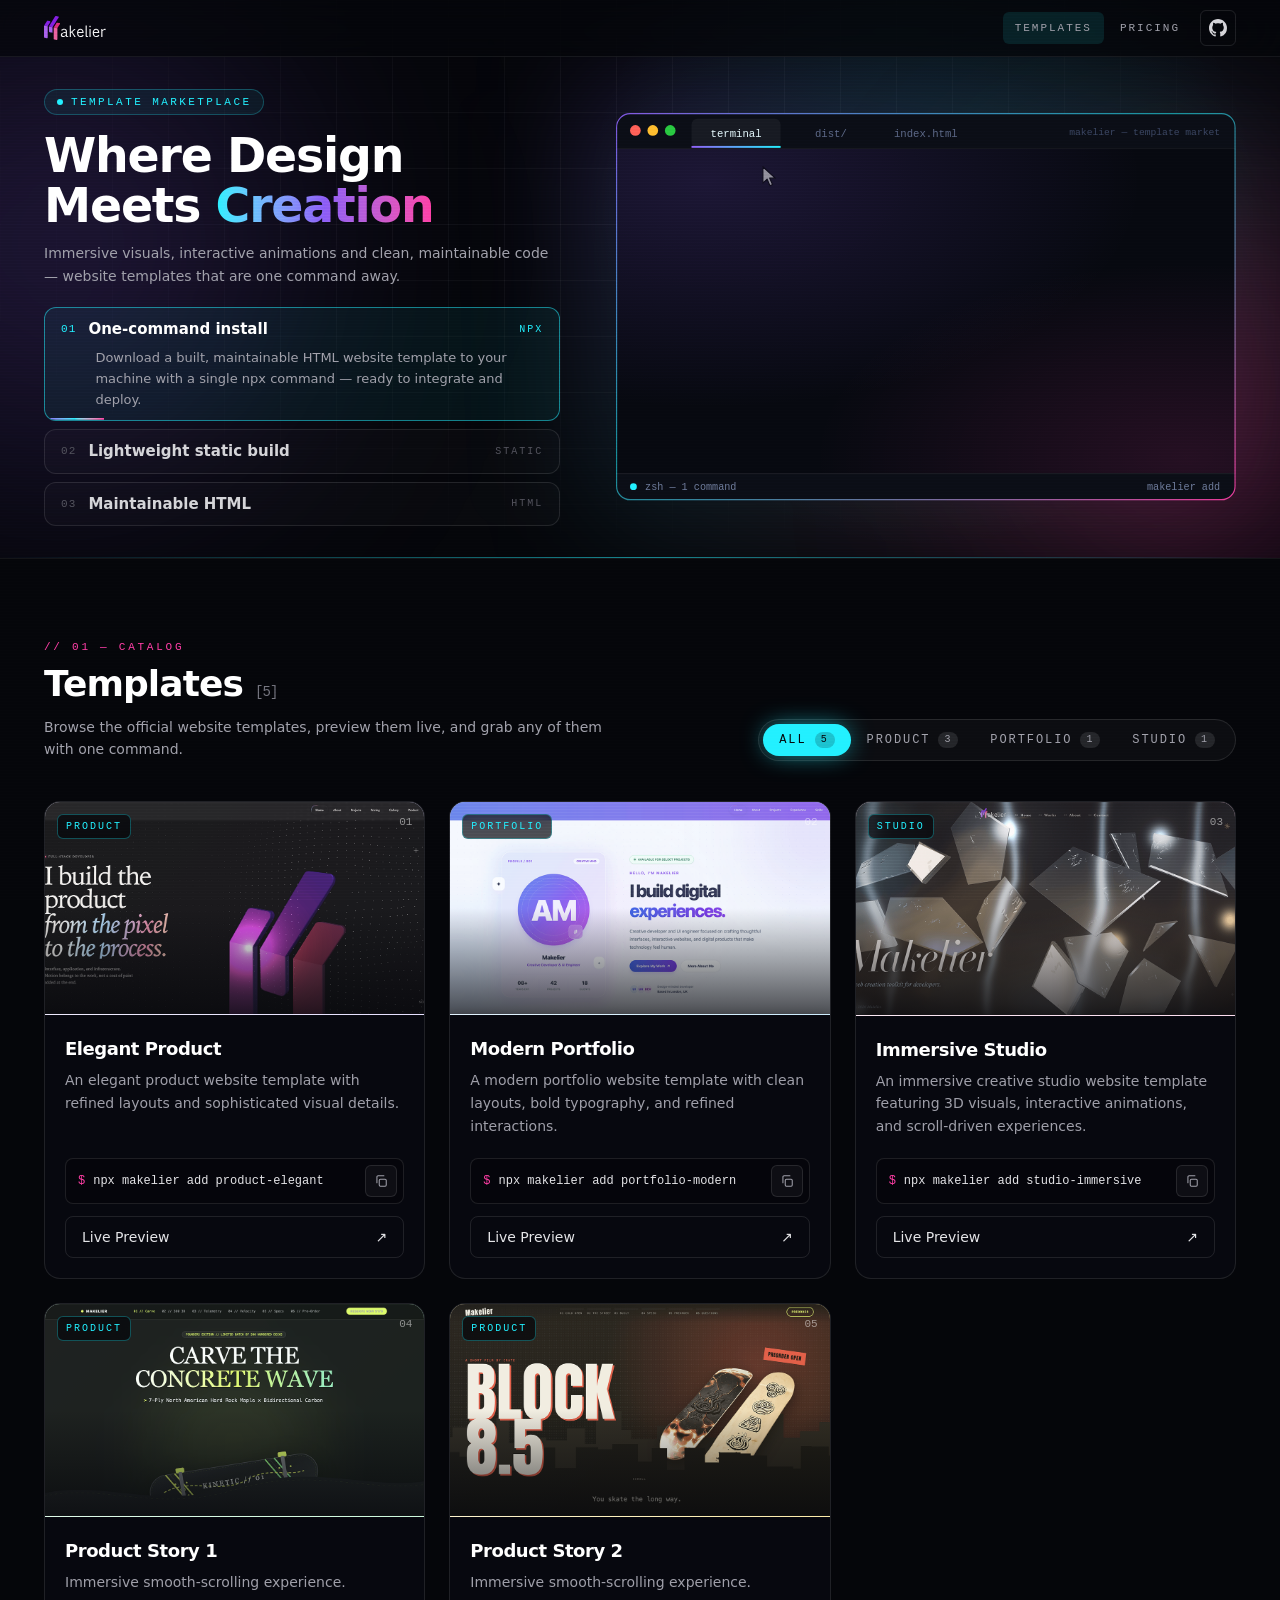
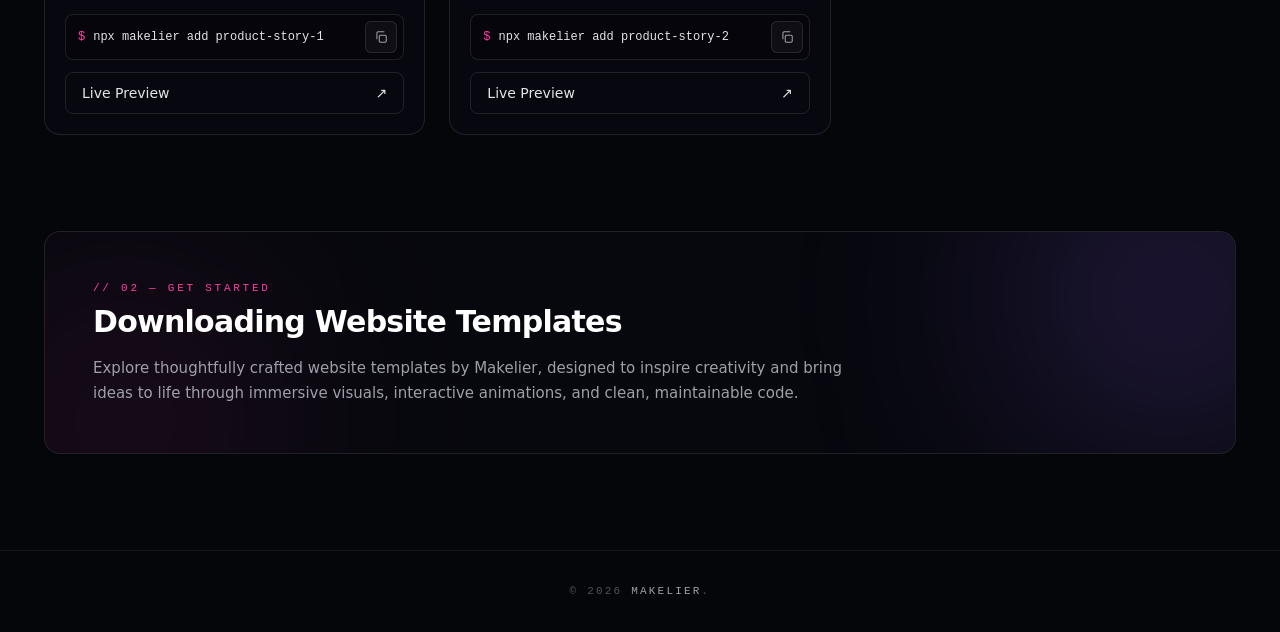
==== index.html @ f3bfcd99 "update" ====
<!DOCTYPE html>
<html lang="en-US">
    <head>
        <meta charset="UTF-8">
        <meta name="viewport" content="width=device-width, initial-scale=1">
        <meta name="description" content="Where Design Meets Creation.">
        <title>Makelier Template Marketplace</title>
        <link rel="stylesheet" href="./assets/preview-all-CZGFvpOu.css">
        <link rel="stylesheet" href="./assets/preload-helper-1oGYUZEh.css">
    </head>
    <body class="mkl-page mkl-page--preview">
        <div
            class="mkl-catalog-root mkl:relative mkl:min-h-screen mkl:overflow-x-clip mkl:bg-ink-950 mkl:font-sans mkl:text-zinc-300">
            <div
                aria-hidden="true"
                class="mkl:pointer-events-none mkl:fixed mkl:inset-0 mkl:z-[70] mkl:opacity-[.06] mkl:mix-blend-overlay mkl:bg-[repeating-linear-gradient(0deg,#fff_0,#fff_1px,transparent_1px,transparent_3px)]"></div>
            <nav
                data-component="site-nav"
                class="mkl:fixed mkl:inset-x-0 mkl:top-0 mkl:z-50 mkl:border-b mkl:border-white/[0.06] mkl:bg-ink-950/70 mkl:backdrop-blur-xl">
                <div
                    class="mkl:mx-auto mkl:flex mkl:h-14 mkl:w-full mkl:max-w-[1240px] mkl:items-center mkl:justify-between mkl:px-6">
                    <a href="./" class="mkl:text-zinc-100 mkl:transition-opacity mkl:hover:opacity-80">
                        <svg
                            data-component="logo"
                            class="mkl:h-6 mkl:w-auto"
                            xmlns="http://www.w3.org/2000/svg"
                            height="24"
                            viewBox="0 0 2645 1029">
                            <path
                                fill-rule="evenodd"
                                fill="currentColor"
                                d="M2634.275,605.662 C2627.975,603.984 2619.993,603.142 2610.337,603.142 C2582.407,603.142 2559.203,609.442 2540.728,622.041 C2522.248,634.640 2510.382,647.032 2505.136,659.208 L2505.136,897.327 L2455.370,897.327 L2455.370,604.087 C2454.947,576.1000 2454.317,561.359 2453.480,557.156 L2500.411,557.156 C2501.878,562.619 2502.980,569.913 2503.718,579.047 C2504.452,588.181 2504.821,600.101 2504.821,614.796 C2520.988,595.480 2539.940,580.149 2561.673,568.810 C2583.406,557.471 2606.030,551.802 2629.550,551.802 C2632.276,551.802 2635.165,552.013 2638.212,552.432 C2641.253,552.855 2643.512,553.273 2644.984,553.692 L2634.275,605.662 ZM2235.833,861.421 C2257.458,861.421 2276.357,856.908 2292.529,847.877 C2308.696,838.851 2323.603,825.410 2337.255,807.560 L2373.162,836.538 C2358.250,856.278 2340.139,872.287 2318.829,884.571 C2297.514,896.855 2269.639,902.997 2235.204,902.997 C2190.684,902.997 2154.885,887.199 2127.798,855.594 C2100.710,823.993 2087.166,779.424 2087.166,721.887 C2087.166,671.703 2099.450,630.811 2124.018,599.205 C2148.586,567.605 2184.596,551.802 2232.054,551.802 C2272.159,551.802 2303.868,562.826 2327.176,584.874 C2350.484,606.922 2363.604,637.686 2366.547,677.161 C2367.807,692.073 2368.122,707.714 2367.492,724.092 L2139.452,724.092 C2139.452,761.682 2148.059,793.967 2165.279,820.946 C2182.495,847.931 2206.014,861.421 2235.833,861.421 ZM2316.782,690.075 C2315.940,662.987 2309.222,639.679 2296.623,620.151 C2284.024,600.623 2262.291,590.859 2231.424,590.859 C2201.816,590.859 2179.453,600.992 2164.335,621.253 C2149.216,641.520 2141.130,664.459 2140.082,690.075 L2316.782,690.075 ZM1974.721,477.153 C1966.738,477.153 1959.759,474.269 1953.775,468.491 C1947.790,462.719 1944.798,455.528 1944.798,446.916 C1944.798,439.356 1947.525,432.427 1952.988,426.128 C1958.445,419.828 1965.690,416.678 1974.721,416.678 C1983.540,416.678 1990.627,419.828 1995.981,426.128 C2001.336,432.427 2004.013,439.356 2004.013,446.916 C2004.013,455.528 2001.070,462.719 1995.194,468.491 C1989.313,474.269 1982.487,477.153 1974.721,477.153 ZM1865.740,898.115 C1860.700,899.478 1855.661,900.526 1850.621,901.265 C1845.582,901.998 1840.857,902.367 1836.447,902.367 C1820.069,902.367 1807.312,897.121 1798.178,886.618 C1789.044,876.121 1784.477,860.476 1784.477,839.687 L1784.477,403.764 L1834.243,403.764 L1834.243,827.718 C1834.243,840.529 1836.762,849.245 1841.802,853.861 C1846.842,858.482 1855.661,860.791 1868.260,860.791 C1869.938,860.791 1872.404,860.687 1875.662,860.476 C1878.915,860.269 1882.222,859.954 1885.583,859.531 L1892.828,888.508 C1889.048,890.191 1884.845,891.870 1880.229,893.548 C1875.608,895.231 1870.780,896.752 1865.740,898.115 ZM1564.626,861.421 C1586.250,861.421 1605.149,856.908 1621.321,847.877 C1637.488,838.851 1652.395,825.410 1666.047,807.560 L1701.954,836.538 C1687.042,856.278 1668.931,872.287 1647.621,884.571 C1626.306,896.855 1598.431,902.997 1563.996,902.997 C1519.476,902.997 1483.677,887.199 1456.590,855.594 C1429.502,823.993 1415.958,779.424 1415.958,721.887 C1415.958,671.703 1428.242,630.811 1452.810,599.205 C1477.378,567.605 1513.388,551.802 1560.846,551.802 C1600.951,551.802 1632.660,562.826 1655.968,584.874 C1679.276,606.922 1692.396,637.686 1695.339,677.161 C1696.599,692.073 1696.914,707.714 1696.284,724.092 L1468.244,724.092 C1468.244,761.682 1476.851,793.967 1494.072,820.946 C1511.287,847.931 1534.806,861.421 1564.626,861.421 ZM1645.574,690.075 C1644.732,662.987 1638.014,639.679 1625.415,620.151 C1612.816,600.623 1591.083,590.859 1560.216,590.859 C1530.608,590.859 1508.245,600.992 1493.127,621.253 C1478.008,641.520 1469.922,664.459 1468.874,690.075 L1645.574,690.075 ZM1302.883,897.327 L1188.233,705.509 L1153.585,735.116 L1153.585,897.327 L1103.820,897.327 L1103.820,403.764 L1153.585,403.764 L1153.585,688.500 L1295.008,557.156 L1355.483,557.156 L1218.155,681.256 L1361.783,897.327 L1302.883,897.327 ZM986.650,902.997 C975.099,902.997 964.651,898.637 955.310,889.926 C945.964,881.215 940.240,866.145 938.144,844.727 L936.254,844.727 C918.822,864.049 899.766,878.587 879.086,888.351 C858.401,898.115 836.299,902.997 812.784,902.997 C784.644,902.997 762.335,895.595 745.853,880.791 C729.366,865.988 721.127,844.624 721.127,816.694 C721.127,786.880 730.576,762.519 749.475,743.621 C768.373,724.722 793.778,710.972 825.698,702.359 C857.614,693.751 893.521,689.445 933.419,689.445 L933.419,662.987 C933.419,635.063 927.484,616.056 915.623,605.977 C903.758,595.898 888.270,590.859 869.165,590.859 C845.015,590.859 823.700,595.849 805.225,605.820 C786.745,615.796 773.305,624.669 764.909,632.435 L738.766,598.733 C749.475,587.605 766.902,576.1000 791.051,566.921 C815.196,556.841 841.654,551.802 870.425,551.802 C904.648,551.802 931.948,560.518 952.318,577.945 C972.894,595.376 983.185,619.629 983.185,650.703 L983.185,802.206 C983.185,828.033 985.282,844.781 989.484,852.444 C993.682,860.111 1001.138,863.940 1011.848,863.940 C1018.984,863.940 1026.228,863.207 1033.581,861.735 L1041.455,884.729 C1035.786,890.191 1027.754,894.601 1017.360,897.957 C1006.965,901.314 996.729,902.997 986.650,902.997 ZM933.419,717.163 C886.173,717.793 848.111,725.775 819.241,741.101 C790.367,756.431 775.933,778.479 775.933,807.245 C775.933,825.095 780.815,838.221 790.579,846.617 C800.343,855.018 813.621,859.216 830.423,859.216 C851.418,859.216 871.788,854.491 891.528,845.042 C911.263,835.593 925.230,826.882 933.419,818.899 L933.419,717.163 ZM1999.604,897.327 L1949.838,897.327 L1949.838,557.156 L1999.604,557.156 L1999.604,897.327 Z"></path>
                            <path
                                fill-rule="evenodd"
                                stroke-width="0px"
                                stroke-linecap="butt"
                                stroke-linejoin="miter"
                                fill="rgb(130, 31, 225)"
                                d="M0.756,417.115 L126.853,215.074 C126.853,215.074 133.839,202.717 160.376,207.380 C162.193,207.554 260.369,225.499 260.369,225.499 C260.369,225.499 280.713,235.756 269.485,263.868 C269.469,264.178 159.327,441.260 159.327,441.260 L0.756,417.115 "></path>
                            <path
                                fill-rule="evenodd"
                                stroke-width="0px"
                                stroke-linecap="butt"
                                stroke-linejoin="miter"
                                fill="rgb(168, 96, 235)"
                                d="M0.756,417.115 L1.301,908.302 C1.301,908.302 1.769,924.969 20.705,927.881 C21.507,928.177 136.252,948.819 136.252,948.819 C136.252,948.819 159.633,950.320 159.452,909.422 C159.722,907.855 159.327,441.260 159.327,441.260 L0.756,417.115 Z"></path>
                            <path
                                fill-rule="evenodd"
                                stroke-width="0px"
                                stroke-linecap="butt"
                                stroke-linejoin="miter"
                                fill="rgb(168, 96, 235)"
                                d="M207.586,454.287 L214.813,680.487 C214.813,680.487 217.021,694.510 243.508,699.455 C245.271,699.930 343.500,717.574 343.500,717.574 C343.500,717.574 366.149,715.108 365.493,684.843 C365.588,684.547 364.548,487.319 364.548,487.319 L207.586,454.287 "></path>
                            <path
                                fill-rule="evenodd"
                                stroke-width="0px"
                                stroke-linecap="butt"
                                stroke-linejoin="miter"
                                fill="rgb(130, 31, 225)"
                                d="M207.586,454.287 L480.355,12.626 C480.355,12.626 486.639,-2.818 505.392,1.100 C506.248,1.104 620.940,22.037 620.940,22.037 C620.940,22.037 643.362,28.837 628.848,67.072 C628.552,68.634 364.548,487.319 364.548,487.319 L207.586,454.287 Z"></path>
                            <path
                                fill-rule="evenodd"
                                stroke-width="0px"
                                stroke-linecap="butt"
                                stroke-linejoin="miter"
                                fill="rgb(219, 45, 122)"
                                d="M416.420,496.788 L542.517,294.747 C542.517,294.747 549.502,282.390 576.040,287.053 C577.857,287.227 676.033,305.172 676.033,305.172 C676.033,305.172 696.377,315.428 685.148,343.540 C685.133,343.850 574.991,520.932 574.991,520.932 L416.420,496.788 "></path>
                            <path
                                fill-rule="evenodd"
                                stroke-width="0px"
                                stroke-linecap="butt"
                                stroke-linejoin="miter"
                                fill="rgb(235, 96, 158)"
                                d="M416.420,496.788 L416.965,987.974 C416.965,987.974 417.433,1004.642 436.368,1007.554 C437.171,1007.849 551.916,1028.491 551.916,1028.491 C551.916,1028.491 575.297,1029.992 575.116,989.094 C575.386,987.527 574.991,520.932 574.991,520.932 L416.420,496.788 Z"></path>
                        </svg>
                    </a>
                    <div
                        class="mkl:flex mkl:items-center mkl:gap-0.5 mkl:font-mono mkl:text-[11px] mkl:uppercase mkl:tracking-[.18em] mkl:sm:gap-1"><a
                        href="./"
                        aria-current="page"
                        class="mkl:rounded-md mkl:px-2.5 mkl:py-2 mkl:text-zinc-400 mkl:transition-colors mkl:hover:text-neon-cyan mkl:bg-neon-cyan/10 mkl:text-neon-cyan mkl:sm:px-3">Templates</a><a
                        href="./pricing.html"
                        class="mkl:rounded-md mkl:px-2.5 mkl:py-2 mkl:text-zinc-400 mkl:transition-colors mkl:hover:text-neon-cyan mkl:sm:px-3">Pricing</a><a
                        href="https://github.com/xizon/Makelier"
                        target="_blank"
                        rel="noopener"
                        class="mkl:ml-1 mkl:inline-flex mkl:size-9 mkl:items-center mkl:justify-center mkl:rounded-md mkl:border mkl:border-white/10 mkl:text-zinc-300 mkl:transition-colors mkl:hover:border-neon-cyan/50 mkl:hover:text-neon-cyan mkl:hover:shadow-[0_0_18px_-4px_rgba(34,240,255,.6)] mkl:focus-visible:outline-2 mkl:focus-visible:outline-neon-cyan"><svg width="20" class="mkl:size-[18px]" viewBox="0 0 16 16" fill="currentColor" aria-hidden="true"><path
                        d="M8 0C3.58 0 0 3.58 0 8c0 3.54 2.29 6.53 5.47 7.59.4.07.55-.17.55-.38 0-.19-.01-.82-.01-1.49-2.01.37-2.53-.49-2.69-.94-.09-.23-.48-.94-.82-1.13-.28-.15-.68-.52-.01-.53.63-.01 1.08.58 1.23.82.72 1.21 1.87.87 2.33.66.07-.52.28-.87.51-1.07-1.78-.2-3.64-.89-3.64-3.95 0-.87.31-1.59.82-2.15-.08-.2-.36-1.02.08-2.12 0 0 .67-.21 2.2.82.64-.18 1.32-.27 2-.27.68 0 1.36.09 2 .27 1.53-1.04 2.2-.82 2.2-.82.44 1.1.16 1.92.08 2.12.51.56.82 1.27.82 2.15 0 3.07-1.87 3.75-3.65 3.95.29.25.54.73.54 1.48 0 1.07-.01 1.93-.01 2.2 0 .21.15.46.55.38A8.013 8.013 0 0016 8c0-4.42-3.58-8-8-8z"></path></svg></a></div>
                </div>
            </nav>
            <header
                data-component="hero-demo"
                id="mkl-hero"
                class="mkl:relative mkl:isolate mkl:flex mkl:min-h-[max(50svh,520px)] mkl:items-center mkl:overflow-hidden mkl:border-b mkl:border-white/[0.06] mkl:pt-14">
                <div aria-hidden="true" class="mkl:pointer-events-none mkl:absolute mkl:inset-0 mkl:-z-10">
                    <div
                        class="mkl:absolute mkl:inset-0 mkl:bg-[linear-gradient(rgba(255,255,255,.04)_1px,transparent_1px),linear-gradient(90deg,rgba(255,255,255,.04)_1px,transparent_1px)] mkl:bg-[size:56px_56px] mkl:[mask-image:radial-gradient(ellipse_75%_85%_at_50%_35%,#000_25%,transparent_80%)]"></div>
                    <div
                        class="mkl:absolute mkl:inset-0 mkl:bg-[radial-gradient(520px_circle_at_var(--mx,72%)_var(--my,38%),rgba(34,240,255,.10),transparent_65%)]"></div>
                    <div
                        class="mkl:absolute mkl:-left-40 mkl:top-6 mkl:size-[440px] mkl:rounded-full mkl:bg-neon-violet/20 mkl:blur-[130px]"></div>
                    <div
                        class="mkl:absolute mkl:-right-32 mkl:top-1/3 mkl:size-[400px] mkl:rounded-full mkl:bg-neon-pink/15 mkl:blur-[130px]"></div>
                    <div
                        class="mkl:absolute mkl:inset-x-0 mkl:bottom-0 mkl:h-px mkl:bg-linear-to-r mkl:from-transparent mkl:via-neon-cyan/50 mkl:to-transparent"></div>
                </div>
                <div
                    class="mkl:mx-auto mkl:grid mkl:w-full mkl:max-w-[1240px] mkl:items-center mkl:gap-10 mkl:px-6 mkl:py-8 mkl:lg:grid-cols-[minmax(0,5fr)_minmax(0,6fr)] mkl:lg:gap-14">
                    <div>
                        <p
                            data-hero-in="true"
                            class="mkl:mb-4 mkl:inline-flex mkl:items-center mkl:gap-2 mkl:rounded-full mkl:border mkl:border-neon-cyan/25 mkl:bg-neon-cyan/[0.06] mkl:px-3 mkl:py-1 mkl:font-mono mkl:text-[11px] mkl:uppercase mkl:tracking-[.22em] mkl:text-neon-cyan"><span class="mkl:size-1.5 mkl:animate-pulse-dot mkl:rounded-full mkl:bg-neon-cyan"></span>Template Marketplace</p>
                        <h1
                            data-hero-in="true"
                            class="mkl:text-[clamp(2rem,3.7vw,3.2rem)] mkl:font-extrabold mkl:leading-[1.04] mkl:tracking-tight mkl:text-white"><span class="mkl:sr-only">Makelier Template Marketplace — </span>Where Design Meets <span
                            class="mkl-glitch mkl:bg-linear-to-r mkl:from-neon-cyan mkl:via-neon-violet mkl:to-neon-pink mkl:bg-clip-text mkl:text-transparent"
                            data-text="Creation">Creation</span></h1>
                        <p
                            data-hero-in="true"
                            class="mkl:mt-3 mkl:max-w-[34rem] mkl:text-sm mkl:leading-relaxed mkl:text-zinc-400">Immersive visuals, interactive animations and clean, maintainable code — website templates that are one command away.</p>
                        <div data-hero-features="true" role="tablist" class="mkl:mt-5 mkl:flex mkl:flex-col mkl:gap-2">
                            <button
                                type="button"
                                role="tab"
                                data-hero-in="true"
                                data-feature="get"
                                aria-selected="true"
                                aria-controls="mkl-win"
                                tabindex="0"
                                class="mkl:group mkl:relative mkl:cursor-pointer mkl:overflow-hidden mkl:rounded-xl mkl:border mkl:border-white/10 mkl:bg-white/[0.02] mkl:px-4 mkl:py-2.5 mkl:text-left mkl:transition-colors mkl:duration-300 mkl:hover:border-white/25 mkl:focus-visible:outline-2 mkl:focus-visible:outline-offset-2 mkl:focus-visible:outline-neon-cyan mkl:aria-selected:border-neon-cyan/50 mkl:aria-selected:bg-neon-cyan/[0.06]"><span class="mkl:flex mkl:items-center mkl:gap-3"><span
                                class="mkl:font-mono mkl:text-[11px] mkl:tracking-widest mkl:text-zinc-600 mkl:transition-colors mkl:group-aria-selected:text-neon-cyan">01</span><span
                                class="mkl:text-[15px] mkl:font-semibold mkl:text-zinc-300 mkl:transition-colors mkl:group-aria-selected:text-white">One-command install</span><span
                                class="mkl:ml-auto mkl:font-mono mkl:text-[10px] mkl:uppercase mkl:tracking-[.2em] mkl:text-zinc-600 mkl:transition-colors mkl:group-aria-selected:text-neon-cyan">npx</span></span><span
                                class="mkl:grid mkl:grid-rows-[0fr] mkl:transition-[grid-template-rows] mkl:duration-500 mkl:ease-out mkl:group-aria-selected:grid-rows-[1fr]"><span class="mkl:overflow-hidden"><span
                                class="mkl:block mkl:pl-[2.15rem] mkl:pt-1.5 mkl:text-[13px] mkl:leading-relaxed mkl:text-zinc-400">Download a built, maintainable HTML website template to your machine with a single npx command — ready to integrate and deploy.</span></span></span><span
                                data-progress="true"
                                class="mkl:absolute mkl:inset-x-0 mkl:bottom-0 mkl:h-[2px] mkl:origin-left mkl:scale-x-0 mkl:bg-linear-to-r mkl:from-neon-violet mkl:via-neon-cyan mkl:to-neon-pink"></span></button>
                            <button
                                type="button"
                                role="tab"
                                data-hero-in="true"
                                data-feature="static"
                                aria-selected="false"
                                aria-controls="mkl-win"
                                tabindex="-1"
                                class="mkl:group mkl:relative mkl:cursor-pointer mkl:overflow-hidden mkl:rounded-xl mkl:border mkl:border-white/10 mkl:bg-white/[0.02] mkl:px-4 mkl:py-2.5 mkl:text-left mkl:transition-colors mkl:duration-300 mkl:hover:border-white/25 mkl:focus-visible:outline-2 mkl:focus-visible:outline-offset-2 mkl:focus-visible:outline-neon-cyan mkl:aria-selected:border-neon-cyan/50 mkl:aria-selected:bg-neon-cyan/[0.06]"><span class="mkl:flex mkl:items-center mkl:gap-3"><span
                                class="mkl:font-mono mkl:text-[11px] mkl:tracking-widest mkl:text-zinc-600 mkl:transition-colors mkl:group-aria-selected:text-neon-cyan">02</span><span
                                class="mkl:text-[15px] mkl:font-semibold mkl:text-zinc-300 mkl:transition-colors mkl:group-aria-selected:text-white">Lightweight static build</span><span
                                class="mkl:ml-auto mkl:font-mono mkl:text-[10px] mkl:uppercase mkl:tracking-[.2em] mkl:text-zinc-600 mkl:transition-colors mkl:group-aria-selected:text-neon-cyan">static</span></span><span
                                class="mkl:grid mkl:grid-rows-[0fr] mkl:transition-[grid-template-rows] mkl:duration-500 mkl:ease-out mkl:group-aria-selected:grid-rows-[1fr]"><span class="mkl:overflow-hidden"><span
                                class="mkl:block mkl:pl-[2.15rem] mkl:pt-1.5 mkl:text-[13px] mkl:leading-relaxed mkl:text-zinc-400">Pages and their assets ship as standalone static files. No runtime framework required.</span></span></span><span
                                data-progress="true"
                                class="mkl:absolute mkl:inset-x-0 mkl:bottom-0 mkl:h-[2px] mkl:origin-left mkl:scale-x-0 mkl:bg-linear-to-r mkl:from-neon-violet mkl:via-neon-cyan mkl:to-neon-pink"></span></button>
                            <button
                                type="button"
                                role="tab"
                                data-hero-in="true"
                                data-feature="html"
                                aria-selected="false"
                                aria-controls="mkl-win"
                                tabindex="-1"
                                class="mkl:group mkl:relative mkl:cursor-pointer mkl:overflow-hidden mkl:rounded-xl mkl:border mkl:border-white/10 mkl:bg-white/[0.02] mkl:px-4 mkl:py-2.5 mkl:text-left mkl:transition-colors mkl:duration-300 mkl:hover:border-white/25 mkl:focus-visible:outline-2 mkl:focus-visible:outline-offset-2 mkl:focus-visible:outline-neon-cyan mkl:aria-selected:border-neon-cyan/50 mkl:aria-selected:bg-neon-cyan/[0.06]"><span class="mkl:flex mkl:items-center mkl:gap-3"><span
                                class="mkl:font-mono mkl:text-[11px] mkl:tracking-widest mkl:text-zinc-600 mkl:transition-colors mkl:group-aria-selected:text-neon-cyan">03</span><span
                                class="mkl:text-[15px] mkl:font-semibold mkl:text-zinc-300 mkl:transition-colors mkl:group-aria-selected:text-white">Maintainable HTML</span><span
                                class="mkl:ml-auto mkl:font-mono mkl:text-[10px] mkl:uppercase mkl:tracking-[.2em] mkl:text-zinc-600 mkl:transition-colors mkl:group-aria-selected:text-neon-cyan">html</span></span><span
                                class="mkl:grid mkl:grid-rows-[0fr] mkl:transition-[grid-template-rows] mkl:duration-500 mkl:ease-out mkl:group-aria-selected:grid-rows-[1fr]"><span class="mkl:overflow-hidden"><span
                                class="mkl:block mkl:pl-[2.15rem] mkl:pt-1.5 mkl:text-[13px] mkl:leading-relaxed mkl:text-zinc-400">Clear, readable structure that is easy to build on. Deploy through a CDN, Nginx, or any static host.</span></span></span><span
                                data-progress="true"
                                class="mkl:absolute mkl:inset-x-0 mkl:bottom-0 mkl:h-[2px] mkl:origin-left mkl:scale-x-0 mkl:bg-linear-to-r mkl:from-neon-violet mkl:via-neon-cyan mkl:to-neon-pink"></span></button>
                        </div>
                    </div>
                    <div id="mkl-win-wrap" class="mkl:relative">
                        <div
                            aria-hidden="true"
                            class="mkl:absolute mkl:-inset-6 mkl:-z-10 mkl:rounded-[2rem] mkl:bg-linear-to-br mkl:from-neon-violet/25 mkl:via-neon-cyan/10 mkl:to-neon-pink/25 mkl:blur-3xl"></div>
                        <div id="mkl-win-tilt" class="mkl:animate-float">
                            <svg
                                id="mkl-win"
                                class="mkl:block mkl:h-auto mkl:w-full mkl:overflow-visible"
                                viewBox="0 0 640 400"
                                role="img">
                                <defs>
                                    <linearGradient id="mkl-g-border" x1="0" y1="0" x2="1" y2="1">
                                        <stop offset="0" stop-color="#8b5cf6" stop-opacity=".9"></stop>
                                        <stop offset=".45" stop-color="#22f0ff" stop-opacity=".55"></stop>
                                        <stop offset="1" stop-color="#ff3ea5" stop-opacity=".9"></stop>
                                    </linearGradient>
                                    <linearGradient id="mkl-g-bar" x1="0" y1="0" x2="1" y2="0">
                                        <stop offset="0" stop-color="#8b5cf6"></stop>
                                        <stop offset="1" stop-color="#22f0ff"></stop>
                                    </linearGradient>
                                    <radialGradient id="mkl-g-glow-a" cx=".15" cy=".1" r=".7">
                                        <stop offset="0" stop-color="#8b5cf6" stop-opacity=".16"></stop>
                                        <stop offset="1" stop-color="#8b5cf6" stop-opacity="0"></stop>
                                    </radialGradient>
                                    <radialGradient id="mkl-g-glow-b" cx=".92" cy=".95" r=".6">
                                        <stop offset="0" stop-color="#ff3ea5" stop-opacity=".12"></stop>
                                        <stop offset="1" stop-color="#ff3ea5" stop-opacity="0"></stop>
                                    </radialGradient>
                                    <clipPath id="mkl-win-round">
                                        <rect x="0" y="0" width="640" height="400" rx="14"></rect>
                                    </clipPath>
                                    <clipPath id="mkl-win-content">
                                        <rect x="0" y="37" width="640" height="335"></rect>
                                    </clipPath>
                                </defs>
                                <rect x=".6" y=".6" width="638.8" height="398.8" rx="14" fill="#070910"></rect>
                                <g clip-path="url(#mkl-win-round)">
                                    <rect x="0" y="37" width="640" height="335" fill="url(#mkl-g-glow-a)"></rect>
                                    <rect x="0" y="37" width="640" height="335" fill="url(#mkl-g-glow-b)"></rect>
                                    <g clip-path="url(#mkl-win-content)">
                                        <g data-scene="get" opacity="0"></g>
                                        <g data-scene="static" opacity="0"></g>
                                        <g data-scene="html" opacity="0">
                                            <rect x="0" y="37" width="44" height="335" fill="#090c13"></rect>
                                            <line
                                                x1="44.5"
                                                y1="37"
                                                x2="44.5"
                                                y2="372"
                                                stroke="#ffffff"
                                                stroke-opacity=".05"></line>
                                            <g data-scroll="true"></g>
                                        </g>
                                    </g>
                                    <rect x="0" y="0" width="640" height="36" fill="#0b0e16"></rect>
                                    <line x1="0" y1="36.5" x2="640" y2="36.5" stroke="#ffffff" stroke-opacity=".07"></line>
                                    <circle cx="20" cy="18" r="5.5" fill="#ff5f57"></circle>
                                    <circle cx="38" cy="18" r="5.5" fill="#febc2e"></circle>
                                    <circle cx="56" cy="18" r="5.5" fill="#28c840"></circle>
                                    <rect
                                        id="mkl-tabhl"
                                        x="78"
                                        y="6"
                                        width="92"
                                        height="30"
                                        rx="6"
                                        fill="#ffffff"
                                        fill-opacity=".05"></rect>
                                    <rect id="mkl-tabline" x="78" y="34" width="92" height="2" fill="url(#mkl-g-bar)"></rect>
                                    <g
                                        font-family="ui-monospace, 'JetBrains Mono', 'SF Mono', Menlo, Consolas, monospace"
                                        font-size="11"
                                        text-anchor="middle">
                                        <text data-tab="get" x="124" y="25" fill="#5b6785">terminal</text>
                                        <text data-tab="static" x="222" y="25" fill="#5b6785">dist/</text>
                                        <text data-tab="html" x="320" y="25" fill="#5b6785">index.html</text>
                                    </g>
                                    <text
                                        x="624"
                                        y="23"
                                        text-anchor="end"
                                        fill="#3a4561"
                                        font-size="10"
                                        font-family="ui-monospace, 'JetBrains Mono', 'SF Mono', Menlo, Consolas, monospace">makelier — template market</text>
                                    <rect x="0" y="372" width="640" height="28" fill="#0b0e16"></rect>
                                    <line x1="0" y1="372.5" x2="640" y2="372.5" stroke="#ffffff" stroke-opacity=".07"></line>
                                    <circle id="mkl-status-dot" cx="18" cy="386" r="3.5" fill="#22f0ff"></circle>
                                    <text
                                        id="mkl-status-l"
                                        x="30"
                                        y="389.5"
                                        fill="#6d7a99"
                                        font-size="10.5"
                                        font-family="ui-monospace, 'JetBrains Mono', 'SF Mono', Menlo, Consolas, monospace">zsh</text>
                                    <text
                                        id="mkl-status-r"
                                        x="624"
                                        y="389.5"
                                        text-anchor="end"
                                        fill="#6d7a99"
                                        font-size="10.5"
                                        font-family="ui-monospace, 'JetBrains Mono', 'SF Mono', Menlo, Consolas, monospace">makelier</text>
                                    <g
                                        id="mkl-deploy"
                                        opacity="0"
                                        font-family="ui-monospace, 'JetBrains Mono', 'SF Mono', Menlo, Consolas, monospace"
                                        font-size="10">
                                        <text x="340" y="389.5" fill="#6d7a99">DEPLOY ▸</text>
                                        <g data-chip="cdn">
                                            <rect
                                                x="404"
                                                y="378"
                                                width="42"
                                                height="16"
                                                rx="8"
                                                fill="#22f0ff"
                                                fill-opacity="0"
                                                stroke="#22f0ff"
                                                stroke-opacity=".25"></rect>
                                            <text x="425" y="389.5" text-anchor="middle" fill="#8fa0c4">CDN</text>
                                        </g>
                                        <g data-chip="nginx">
                                            <rect
                                                x="452"
                                                y="378"
                                                width="52"
                                                height="16"
                                                rx="8"
                                                fill="#22f0ff"
                                                fill-opacity="0"
                                                stroke="#22f0ff"
                                                stroke-opacity=".25"></rect>
                                            <text x="478" y="389.5" text-anchor="middle" fill="#8fa0c4">Nginx</text>
                                        </g>
                                        <g data-chip="static">
                                            <rect
                                                x="510"
                                                y="378"
                                                width="108"
                                                height="16"
                                                rx="8"
                                                fill="#22f0ff"
                                                fill-opacity="0"
                                                stroke="#22f0ff"
                                                stroke-opacity=".25"></rect>
                                            <text x="564" y="389.5" text-anchor="middle" fill="#8fa0c4">Static hosting</text>
                                        </g>
                                    </g>
                                </g>
                                <rect
                                    x=".6"
                                    y=".6"
                                    width="638.8"
                                    height="398.8"
                                    rx="14"
                                    fill="none"
                                    stroke="url(#mkl-g-border)"
                                    stroke-width="1.2"></rect>
                                <circle
                                    id="mkl-ripple"
                                    cx="0"
                                    cy="0"
                                    r="0"
                                    fill="none"
                                    stroke="#22f0ff"
                                    stroke-width="1.5"
                                    opacity="0"></circle>
                                <g id="mkl-cursor" opacity="0">
                                    <path
                                        d="M0 0 L0 17 L4.4 12.9 L7.3 19.6 L10 18.4 L7.1 11.8 L12.8 11.8 Z"
                                        fill="#ffffff"
                                        stroke="#05060a"
                                        stroke-width="1.2"
                                        stroke-linejoin="round"></path>
                                </g>
                            </svg>
                        </div>
                    </div>
                </div>
            </header>
            <main id="top" class="mkl:relative">
                <section
                    data-component="template-catalog"
                    id="templates"
                    class="mkl:mx-auto mkl:w-full mkl:max-w-[1240px] mkl:scroll-mt-20 mkl:px-6 mkl:pb-24 mkl:pt-20"
                    aria-labelledby="mkl-catalog-pages-title">
                    <div
                        class="mkl:mb-10 mkl:flex mkl:flex-col mkl:gap-6 mkl:md:flex-row mkl:md:items-end mkl:md:justify-between">
                        <div>
                            <p
                                class="mkl:font-mono mkl:text-[11px] mkl:uppercase mkl:tracking-[.25em] mkl:text-neon-pink">// 01 — Catalog</p>
                            <h2
                                id="mkl-catalog-pages-title"
                                class="mkl:mt-2 mkl:flex mkl:items-baseline mkl:gap-3 mkl:text-3xl mkl:font-bold mkl:tracking-tight mkl:text-white mkl:sm:text-4xl">Templates<span
                                class="mkl:font-mono mkl:text-sm mkl:font-normal mkl:text-zinc-500"
                                aria-live="polite">[<span id="mkl-shown">5</span>]</span></h2>
                            <p class="mkl:mt-3 mkl:max-w-xl mkl:text-sm mkl:leading-relaxed mkl:text-zinc-400">Browse the official website templates, preview them live, and grab any of them with one command.</p>
                        </div>
                        <div
                            id="mkl-filter"
                            role="group"
                            class="mkl:inline-flex mkl:self-start mkl:rounded-full mkl:border mkl:border-white/10 mkl:bg-white/[0.03] mkl:p-1 mkl:md:self-auto">
                            <button
                                type="button"
                                data-filter="all"
                                aria-pressed="true"
                                class="mkl:group mkl:inline-flex mkl:cursor-pointer mkl:items-center mkl:gap-2 mkl:rounded-full mkl:px-4 mkl:py-2 mkl:font-mono mkl:text-xs mkl:uppercase mkl:tracking-[.16em] mkl:text-zinc-400 mkl:transition-[color,background-color,box-shadow] mkl:duration-300 mkl:hover:text-white mkl:focus-visible:outline-2 mkl:focus-visible:outline-offset-2 mkl:focus-visible:outline-neon-cyan mkl:aria-pressed:bg-neon-cyan mkl:aria-pressed:text-ink-950 mkl:aria-pressed:shadow-[0_0_26px_-4px_rgba(34,240,255,.7)]">All<span
                                class="mkl:rounded-full mkl:bg-white/10 mkl:px-1.5 mkl:py-px mkl:text-[10px] mkl:group-aria-pressed:bg-ink-950/20">5</span></button>
                            <button
                                type="button"
                                data-filter="product"
                                aria-pressed="false"
                                class="mkl:group mkl:inline-flex mkl:cursor-pointer mkl:items-center mkl:gap-2 mkl:rounded-full mkl:px-4 mkl:py-2 mkl:font-mono mkl:text-xs mkl:uppercase mkl:tracking-[.16em] mkl:text-zinc-400 mkl:transition-[color,background-color,box-shadow] mkl:duration-300 mkl:hover:text-white mkl:focus-visible:outline-2 mkl:focus-visible:outline-offset-2 mkl:focus-visible:outline-neon-cyan mkl:aria-pressed:bg-neon-cyan mkl:aria-pressed:text-ink-950 mkl:aria-pressed:shadow-[0_0_26px_-4px_rgba(34,240,255,.7)]">Product<span
                                class="mkl:rounded-full mkl:bg-white/10 mkl:px-1.5 mkl:py-px mkl:text-[10px] mkl:group-aria-pressed:bg-ink-950/20">3</span></button>
                            <button
                                type="button"
                                data-filter="portfolio"
                                aria-pressed="false"
                                class="mkl:group mkl:inline-flex mkl:cursor-pointer mkl:items-center mkl:gap-2 mkl:rounded-full mkl:px-4 mkl:py-2 mkl:font-mono mkl:text-xs mkl:uppercase mkl:tracking-[.16em] mkl:text-zinc-400 mkl:transition-[color,background-color,box-shadow] mkl:duration-300 mkl:hover:text-white mkl:focus-visible:outline-2 mkl:focus-visible:outline-offset-2 mkl:focus-visible:outline-neon-cyan mkl:aria-pressed:bg-neon-cyan mkl:aria-pressed:text-ink-950 mkl:aria-pressed:shadow-[0_0_26px_-4px_rgba(34,240,255,.7)]">Portfolio<span
                                class="mkl:rounded-full mkl:bg-white/10 mkl:px-1.5 mkl:py-px mkl:text-[10px] mkl:group-aria-pressed:bg-ink-950/20">1</span></button>
                            <button
                                type="button"
                                data-filter="studio"
                                aria-pressed="false"
                                class="mkl:group mkl:inline-flex mkl:cursor-pointer mkl:items-center mkl:gap-2 mkl:rounded-full mkl:px-4 mkl:py-2 mkl:font-mono mkl:text-xs mkl:uppercase mkl:tracking-[.16em] mkl:text-zinc-400 mkl:transition-[color,background-color,box-shadow] mkl:duration-300 mkl:hover:text-white mkl:focus-visible:outline-2 mkl:focus-visible:outline-offset-2 mkl:focus-visible:outline-neon-cyan mkl:aria-pressed:bg-neon-cyan mkl:aria-pressed:text-ink-950 mkl:aria-pressed:shadow-[0_0_26px_-4px_rgba(34,240,255,.7)]">Studio<span
                                class="mkl:rounded-full mkl:bg-white/10 mkl:px-1.5 mkl:py-px mkl:text-[10px] mkl:group-aria-pressed:bg-ink-950/20">1</span></button>
                        </div>
                    </div>
                    <div id="mkl-grid" class="mkl:grid mkl:gap-6 mkl:md:grid-cols-2 mkl:xl:grid-cols-3">
                        <article
                            class="mkl-card categories-product mkl:group mkl:relative mkl:flex mkl:flex-col mkl:overflow-hidden mkl:rounded-2xl mkl:border mkl:border-white/10 mkl:bg-ink-900/70 mkl:transition-[border-color,box-shadow] mkl:duration-300 mkl:hover:border-neon-cyan/40 mkl:hover:shadow-[0_0_48px_-14px_rgba(34,240,255,.45)]"
                            data-category="product"
                            data-name="product-elegant">
                            <span
                                aria-hidden="true"
                                class="mkl:pointer-events-none mkl:absolute mkl:inset-0 mkl:z-10 mkl:opacity-0 mkl:transition-opacity mkl:duration-300 mkl:group-hover:opacity-100 mkl:bg-[radial-gradient(340px_circle_at_var(--mx,50%)_var(--my,0%),rgba(34,240,255,.10),transparent_60%)]"></span>
                            <a
                                class="mkl:relative mkl:block mkl:aspect-video mkl:overflow-hidden mkl:border-b mkl:border-white/10 mkl:bg-[linear-gradient(135deg,var(--from),var(--to))]"
                                href="https://uiux.cc/Makelier/sites/product-elegant/dist/home.html"
                                target="_blank"
                                rel="noopener"
                                style="--from:#ede9fe;--to:#ddd6fe">
                                <img
                                    class="mkl:absolute mkl:inset-0 mkl:size-full mkl:object-cover mkl:opacity-90 mkl:saturate-[.9] mkl:transition mkl:duration-700 mkl:group-hover:scale-[1.04] mkl:group-hover:opacity-100 mkl:group-hover:saturate-100"
                                    src="./assets/images/preview/product-elegant.png"
                                    alt="Elegant Product preview"
                                    loading="lazy">
                                <span
                                    aria-hidden="true"
                                    class="mkl:absolute mkl:inset-0 mkl:bg-linear-to-t mkl:from-ink-950/70 mkl:via-transparent mkl:to-transparent"></span>
                                <span
                                    class="mkl:absolute mkl:left-3 mkl:top-3 mkl:rounded-md mkl:border mkl:border-neon-cyan/30 mkl:bg-ink-950/70 mkl:px-2 mkl:py-1 mkl:font-mono mkl:text-[10px] mkl:uppercase mkl:tracking-[.2em] mkl:text-neon-cyan mkl:backdrop-blur">Product</span>
                                <span
                                    class="mkl:absolute mkl:right-3 mkl:top-3 mkl:font-mono mkl:text-[11px] mkl:text-white/50">01</span>
                            </a>
                            <div class="mkl:flex mkl:flex-1 mkl:flex-col mkl:gap-5 mkl:p-5">
                                <div>
                                    <h3 class="mkl:text-lg mkl:font-semibold mkl:tracking-tight mkl:text-white">Elegant Product</h3>
                                    <p class="mkl:mt-1.5 mkl:text-sm mkl:leading-relaxed mkl:text-zinc-400">An elegant product website template with refined layouts and sophisticated visual details.</p>
                                </div>
                                <div class="mkl:mt-auto mkl:flex mkl:flex-col mkl:gap-3">
                                    <div
                                        class="mkl:flex mkl:items-center mkl:gap-2 mkl:rounded-lg mkl:border mkl:border-white/10 mkl:bg-ink-950/80 mkl:py-1.5 mkl:pl-3 mkl:pr-1.5 mkl:font-mono mkl:text-[12px]">
                                        <span class="mkl:select-none mkl:text-neon-pink" aria-hidden="true">$</span>
                                        <code
                                            class="mkl:min-w-0 mkl:flex-1 mkl:overflow-x-auto mkl:whitespace-nowrap mkl:text-zinc-200 mkl:[scrollbar-width:none] mkl:[&amp;::-webkit-scrollbar]:hidden">npx makelier add product-elegant</code>
                                        <button
                                            type="button"
                                            data-copy="npx makelier add product-elegant"
                                            class="mkl:inline-flex mkl:shrink-0 mkl:cursor-pointer mkl:items-center mkl:gap-1.5 mkl:rounded-md mkl:border mkl:border-white/10 mkl:bg-white/[0.04] mkl:p-2 mkl:font-sans mkl:text-[11px] mkl:text-zinc-400 mkl:transition-colors mkl:hover:border-neon-cyan/50 mkl:hover:text-neon-cyan mkl:focus-visible:outline-2 mkl:focus-visible:outline-neon-cyan mkl:data-[copied=true]:border-neon-lime/60 mkl:data-[copied=true]:text-neon-lime">
                                            <svg
                                                class="mkl:size-3.5"
                                                viewBox="0 0 24 24"
                                                fill="none"
                                                stroke="currentColor"
                                                stroke-width="1.8"
                                                stroke-linecap="round"
                                                stroke-linejoin="round"
                                                aria-hidden="true">
                                                <rect x="9" y="9" width="12" height="12" rx="2"></rect>
                                                <path d="M5 15V5a2 2 0 0 1 2-2h10"></path>
                                            </svg>
                                            <span class="mkl-copy__label mkl:sr-only" data-label="Copy">Copy</span>
                                        </button>
                                    </div>
                                    <a
                                        class="mkl:inline-flex mkl:items-center mkl:justify-between mkl:rounded-lg mkl:border mkl:border-white/10 mkl:px-4 mkl:py-2.5 mkl:text-sm mkl:font-medium mkl:text-zinc-200 mkl:transition-colors mkl:hover:border-neon-cyan/60 mkl:hover:bg-neon-cyan/10 mkl:hover:text-neon-cyan mkl:focus-visible:outline-2 mkl:focus-visible:outline-neon-cyan"
                                        href="https://uiux.cc/Makelier/sites/product-elegant/dist/home.html"
                                        target="_blank"
                                        rel="noopener">Live Preview <span aria-hidden="true">↗</span></a>
                                </div>
                            </div>
                        </article>
                        <article
                            class="mkl-card categories-portfolio mkl:group mkl:relative mkl:flex mkl:flex-col mkl:overflow-hidden mkl:rounded-2xl mkl:border mkl:border-white/10 mkl:bg-ink-900/70 mkl:transition-[border-color,box-shadow] mkl:duration-300 mkl:hover:border-neon-cyan/40 mkl:hover:shadow-[0_0_48px_-14px_rgba(34,240,255,.45)]"
                            data-category="portfolio"
                            data-name="portfolio-modern">
                            <span
                                aria-hidden="true"
                                class="mkl:pointer-events-none mkl:absolute mkl:inset-0 mkl:z-10 mkl:opacity-0 mkl:transition-opacity mkl:duration-300 mkl:group-hover:opacity-100 mkl:bg-[radial-gradient(340px_circle_at_var(--mx,50%)_var(--my,0%),rgba(34,240,255,.10),transparent_60%)]"></span>
                            <a
                                class="mkl:relative mkl:block mkl:aspect-video mkl:overflow-hidden mkl:border-b mkl:border-white/10 mkl:bg-[linear-gradient(135deg,var(--from),var(--to))]"
                                href="https://uiux.cc/Makelier/sites/portfolio-modern/dist/home.html"
                                target="_blank"
                                rel="noopener"
                                style="--from:#e0f2fe;--to:#bae6fd">
                                <img
                                    class="mkl:absolute mkl:inset-0 mkl:size-full mkl:object-cover mkl:opacity-90 mkl:saturate-[.9] mkl:transition mkl:duration-700 mkl:group-hover:scale-[1.04] mkl:group-hover:opacity-100 mkl:group-hover:saturate-100"
                                    src="./assets/images/preview/portfolio-modern.png"
                                    alt="Modern Portfolio preview"
                                    loading="lazy">
                                <span
                                    aria-hidden="true"
                                    class="mkl:absolute mkl:inset-0 mkl:bg-linear-to-t mkl:from-ink-950/70 mkl:via-transparent mkl:to-transparent"></span>
                                <span
                                    class="mkl:absolute mkl:left-3 mkl:top-3 mkl:rounded-md mkl:border mkl:border-neon-cyan/30 mkl:bg-ink-950/70 mkl:px-2 mkl:py-1 mkl:font-mono mkl:text-[10px] mkl:uppercase mkl:tracking-[.2em] mkl:text-neon-cyan mkl:backdrop-blur">Portfolio</span>
                                <span
                                    class="mkl:absolute mkl:right-3 mkl:top-3 mkl:font-mono mkl:text-[11px] mkl:text-white/50">02</span>
                            </a>
                            <div class="mkl:flex mkl:flex-1 mkl:flex-col mkl:gap-5 mkl:p-5">
                                <div>
                                    <h3 class="mkl:text-lg mkl:font-semibold mkl:tracking-tight mkl:text-white">Modern Portfolio</h3>
                                    <p class="mkl:mt-1.5 mkl:text-sm mkl:leading-relaxed mkl:text-zinc-400">A modern portfolio website template with clean layouts, bold typography, and refined interactions.</p>
                                </div>
                                <div class="mkl:mt-auto mkl:flex mkl:flex-col mkl:gap-3">
                                    <div
                                        class="mkl:flex mkl:items-center mkl:gap-2 mkl:rounded-lg mkl:border mkl:border-white/10 mkl:bg-ink-950/80 mkl:py-1.5 mkl:pl-3 mkl:pr-1.5 mkl:font-mono mkl:text-[12px]">
                                        <span class="mkl:select-none mkl:text-neon-pink" aria-hidden="true">$</span>
                                        <code
                                            class="mkl:min-w-0 mkl:flex-1 mkl:overflow-x-auto mkl:whitespace-nowrap mkl:text-zinc-200 mkl:[scrollbar-width:none] mkl:[&amp;::-webkit-scrollbar]:hidden">npx makelier add portfolio-modern</code>
                                        <button
                                            type="button"
                                            data-copy="npx makelier add portfolio-modern"
                                            class="mkl:inline-flex mkl:shrink-0 mkl:cursor-pointer mkl:items-center mkl:gap-1.5 mkl:rounded-md mkl:border mkl:border-white/10 mkl:bg-white/[0.04] mkl:p-2 mkl:font-sans mkl:text-[11px] mkl:text-zinc-400 mkl:transition-colors mkl:hover:border-neon-cyan/50 mkl:hover:text-neon-cyan mkl:focus-visible:outline-2 mkl:focus-visible:outline-neon-cyan mkl:data-[copied=true]:border-neon-lime/60 mkl:data-[copied=true]:text-neon-lime">
                                            <svg
                                                class="mkl:size-3.5"
                                                viewBox="0 0 24 24"
                                                fill="none"
                                                stroke="currentColor"
                                                stroke-width="1.8"
                                                stroke-linecap="round"
                                                stroke-linejoin="round"
                                                aria-hidden="true">
                                                <rect x="9" y="9" width="12" height="12" rx="2"></rect>
                                                <path d="M5 15V5a2 2 0 0 1 2-2h10"></path>
                                            </svg>
                                            <span class="mkl-copy__label mkl:sr-only" data-label="Copy">Copy</span>
                                        </button>
                                    </div>
                                    <a
                                        class="mkl:inline-flex mkl:items-center mkl:justify-between mkl:rounded-lg mkl:border mkl:border-white/10 mkl:px-4 mkl:py-2.5 mkl:text-sm mkl:font-medium mkl:text-zinc-200 mkl:transition-colors mkl:hover:border-neon-cyan/60 mkl:hover:bg-neon-cyan/10 mkl:hover:text-neon-cyan mkl:focus-visible:outline-2 mkl:focus-visible:outline-neon-cyan"
                                        href="https://uiux.cc/Makelier/sites/portfolio-modern/dist/home.html"
                                        target="_blank"
                                        rel="noopener">Live Preview <span aria-hidden="true">↗</span></a>
                                </div>
                            </div>
                        </article>
                        <article
                            class="mkl-card categories-studio mkl:group mkl:relative mkl:flex mkl:flex-col mkl:overflow-hidden mkl:rounded-2xl mkl:border mkl:border-white/10 mkl:bg-ink-900/70 mkl:transition-[border-color,box-shadow] mkl:duration-300 mkl:hover:border-neon-cyan/40 mkl:hover:shadow-[0_0_48px_-14px_rgba(34,240,255,.45)]"
                            data-category="studio"
                            data-name="studio-immersive">
                            <span
                                aria-hidden="true"
                                class="mkl:pointer-events-none mkl:absolute mkl:inset-0 mkl:z-10 mkl:opacity-0 mkl:transition-opacity mkl:duration-300 mkl:group-hover:opacity-100 mkl:bg-[radial-gradient(340px_circle_at_var(--mx,50%)_var(--my,0%),rgba(34,240,255,.10),transparent_60%)]"></span>
                            <a
                                class="mkl:relative mkl:block mkl:aspect-video mkl:overflow-hidden mkl:border-b mkl:border-white/10 mkl:bg-[linear-gradient(135deg,var(--from),var(--to))]"
                                href="https://uiux.cc/Makelier/sites/studio-immersive/dist/home.html"
                                target="_blank"
                                rel="noopener"
                                style="--from:#fce7f3;--to:#fbcfe8">
                                <img
                                    class="mkl:absolute mkl:inset-0 mkl:size-full mkl:object-cover mkl:opacity-90 mkl:saturate-[.9] mkl:transition mkl:duration-700 mkl:group-hover:scale-[1.04] mkl:group-hover:opacity-100 mkl:group-hover:saturate-100"
                                    src="./assets/images/preview/studio-immersive.png"
                                    alt="Immersive Studio preview"
                                    loading="lazy">
                                <span
                                    aria-hidden="true"
                                    class="mkl:absolute mkl:inset-0 mkl:bg-linear-to-t mkl:from-ink-950/70 mkl:via-transparent mkl:to-transparent"></span>
                                <span
                                    class="mkl:absolute mkl:left-3 mkl:top-3 mkl:rounded-md mkl:border mkl:border-neon-cyan/30 mkl:bg-ink-950/70 mkl:px-2 mkl:py-1 mkl:font-mono mkl:text-[10px] mkl:uppercase mkl:tracking-[.2em] mkl:text-neon-cyan mkl:backdrop-blur">Studio</span>
                                <span
                                    class="mkl:absolute mkl:right-3 mkl:top-3 mkl:font-mono mkl:text-[11px] mkl:text-white/50">03</span>
                            </a>
                            <div class="mkl:flex mkl:flex-1 mkl:flex-col mkl:gap-5 mkl:p-5">
                                <div>
                                    <h3 class="mkl:text-lg mkl:font-semibold mkl:tracking-tight mkl:text-white">Immersive Studio</h3>
                                    <p class="mkl:mt-1.5 mkl:text-sm mkl:leading-relaxed mkl:text-zinc-400">An immersive creative studio website template featuring 3D visuals, interactive animations, and scroll-driven experiences.</p>
                                </div>
                                <div class="mkl:mt-auto mkl:flex mkl:flex-col mkl:gap-3">
                                    <div
                                        class="mkl:flex mkl:items-center mkl:gap-2 mkl:rounded-lg mkl:border mkl:border-white/10 mkl:bg-ink-950/80 mkl:py-1.5 mkl:pl-3 mkl:pr-1.5 mkl:font-mono mkl:text-[12px]">
                                        <span class="mkl:select-none mkl:text-neon-pink" aria-hidden="true">$</span>
                                        <code
                                            class="mkl:min-w-0 mkl:flex-1 mkl:overflow-x-auto mkl:whitespace-nowrap mkl:text-zinc-200 mkl:[scrollbar-width:none] mkl:[&amp;::-webkit-scrollbar]:hidden">npx makelier add studio-immersive</code>
                                        <button
                                            type="button"
                                            data-copy="npx makelier add studio-immersive"
                                            class="mkl:inline-flex mkl:shrink-0 mkl:cursor-pointer mkl:items-center mkl:gap-1.5 mkl:rounded-md mkl:border mkl:border-white/10 mkl:bg-white/[0.04] mkl:p-2 mkl:font-sans mkl:text-[11px] mkl:text-zinc-400 mkl:transition-colors mkl:hover:border-neon-cyan/50 mkl:hover:text-neon-cyan mkl:focus-visible:outline-2 mkl:focus-visible:outline-neon-cyan mkl:data-[copied=true]:border-neon-lime/60 mkl:data-[copied=true]:text-neon-lime">
                                            <svg
                                                class="mkl:size-3.5"
                                                viewBox="0 0 24 24"
                                                fill="none"
                                                stroke="currentColor"
                                                stroke-width="1.8"
                                                stroke-linecap="round"
                                                stroke-linejoin="round"
                                                aria-hidden="true">
                                                <rect x="9" y="9" width="12" height="12" rx="2"></rect>
                                                <path d="M5 15V5a2 2 0 0 1 2-2h10"></path>
                                            </svg>
                                            <span class="mkl-copy__label mkl:sr-only" data-label="Copy">Copy</span>
                                        </button>
                                    </div>
                                    <a
                                        class="mkl:inline-flex mkl:items-center mkl:justify-between mkl:rounded-lg mkl:border mkl:border-white/10 mkl:px-4 mkl:py-2.5 mkl:text-sm mkl:font-medium mkl:text-zinc-200 mkl:transition-colors mkl:hover:border-neon-cyan/60 mkl:hover:bg-neon-cyan/10 mkl:hover:text-neon-cyan mkl:focus-visible:outline-2 mkl:focus-visible:outline-neon-cyan"
                                        href="https://uiux.cc/Makelier/sites/studio-immersive/dist/home.html"
                                        target="_blank"
                                        rel="noopener">Live Preview <span aria-hidden="true">↗</span></a>
                                </div>
                            </div>
                        </article>
                        <article
                            class="mkl-card categories-product mkl:group mkl:relative mkl:flex mkl:flex-col mkl:overflow-hidden mkl:rounded-2xl mkl:border mkl:border-white/10 mkl:bg-ink-900/70 mkl:transition-[border-color,box-shadow] mkl:duration-300 mkl:hover:border-neon-cyan/40 mkl:hover:shadow-[0_0_48px_-14px_rgba(34,240,255,.45)]"
                            data-category="product"
                            data-name="product-story-1">
                            <span
                                aria-hidden="true"
                                class="mkl:pointer-events-none mkl:absolute mkl:inset-0 mkl:z-10 mkl:opacity-0 mkl:transition-opacity mkl:duration-300 mkl:group-hover:opacity-100 mkl:bg-[radial-gradient(340px_circle_at_var(--mx,50%)_var(--my,0%),rgba(34,240,255,.10),transparent_60%)]"></span>
                            <a
                                class="mkl:relative mkl:block mkl:aspect-video mkl:overflow-hidden mkl:border-b mkl:border-white/10 mkl:bg-[linear-gradient(135deg,var(--from),var(--to))]"
                                href="https://uiux.cc/Makelier/sites/product-story-1/dist/home.html"
                                target="_blank"
                                rel="noopener"
                                style="--from:#dcfce7;--to:#bbf7d0">
                                <img
                                    class="mkl:absolute mkl:inset-0 mkl:size-full mkl:object-cover mkl:opacity-90 mkl:saturate-[.9] mkl:transition mkl:duration-700 mkl:group-hover:scale-[1.04] mkl:group-hover:opacity-100 mkl:group-hover:saturate-100"
                                    src="./assets/images/preview/product-story-1.png"
                                    alt="Product Story 1 preview"
                                    loading="lazy">
                                <span
                                    aria-hidden="true"
                                    class="mkl:absolute mkl:inset-0 mkl:bg-linear-to-t mkl:from-ink-950/70 mkl:via-transparent mkl:to-transparent"></span>
                                <span
                                    class="mkl:absolute mkl:left-3 mkl:top-3 mkl:rounded-md mkl:border mkl:border-neon-cyan/30 mkl:bg-ink-950/70 mkl:px-2 mkl:py-1 mkl:font-mono mkl:text-[10px] mkl:uppercase mkl:tracking-[.2em] mkl:text-neon-cyan mkl:backdrop-blur">Product</span>
                                <span
                                    class="mkl:absolute mkl:right-3 mkl:top-3 mkl:font-mono mkl:text-[11px] mkl:text-white/50">04</span>
                            </a>
                            <div class="mkl:flex mkl:flex-1 mkl:flex-col mkl:gap-5 mkl:p-5">
                                <div>
                                    <h3 class="mkl:text-lg mkl:font-semibold mkl:tracking-tight mkl:text-white">Product Story 1</h3>
                                    <p class="mkl:mt-1.5 mkl:text-sm mkl:leading-relaxed mkl:text-zinc-400">Immersive smooth-scrolling experience.</p>
                                </div>
                                <div class="mkl:mt-auto mkl:flex mkl:flex-col mkl:gap-3">
                                    <div
                                        class="mkl:flex mkl:items-center mkl:gap-2 mkl:rounded-lg mkl:border mkl:border-white/10 mkl:bg-ink-950/80 mkl:py-1.5 mkl:pl-3 mkl:pr-1.5 mkl:font-mono mkl:text-[12px]">
                                        <span class="mkl:select-none mkl:text-neon-pink" aria-hidden="true">$</span>
                                        <code
                                            class="mkl:min-w-0 mkl:flex-1 mkl:overflow-x-auto mkl:whitespace-nowrap mkl:text-zinc-200 mkl:[scrollbar-width:none] mkl:[&amp;::-webkit-scrollbar]:hidden">npx makelier add product-story-1</code>
                                        <button
                                            type="button"
                                            data-copy="npx makelier add product-story-1"
                                            class="mkl:inline-flex mkl:shrink-0 mkl:cursor-pointer mkl:items-center mkl:gap-1.5 mkl:rounded-md mkl:border mkl:border-white/10 mkl:bg-white/[0.04] mkl:p-2 mkl:font-sans mkl:text-[11px] mkl:text-zinc-400 mkl:transition-colors mkl:hover:border-neon-cyan/50 mkl:hover:text-neon-cyan mkl:focus-visible:outline-2 mkl:focus-visible:outline-neon-cyan mkl:data-[copied=true]:border-neon-lime/60 mkl:data-[copied=true]:text-neon-lime">
                                            <svg
                                                class="mkl:size-3.5"
                                                viewBox="0 0 24 24"
                                                fill="none"
                                                stroke="currentColor"
                                                stroke-width="1.8"
                                                stroke-linecap="round"
                                                stroke-linejoin="round"
                                                aria-hidden="true">
                                                <rect x="9" y="9" width="12" height="12" rx="2"></rect>
                                                <path d="M5 15V5a2 2 0 0 1 2-2h10"></path>
                                            </svg>
                                            <span class="mkl-copy__label mkl:sr-only" data-label="Copy">Copy</span>
                                        </button>
                                    </div>
                                    <a
                                        class="mkl:inline-flex mkl:items-center mkl:justify-between mkl:rounded-lg mkl:border mkl:border-white/10 mkl:px-4 mkl:py-2.5 mkl:text-sm mkl:font-medium mkl:text-zinc-200 mkl:transition-colors mkl:hover:border-neon-cyan/60 mkl:hover:bg-neon-cyan/10 mkl:hover:text-neon-cyan mkl:focus-visible:outline-2 mkl:focus-visible:outline-neon-cyan"
                                        href="https://uiux.cc/Makelier/sites/product-story-1/dist/home.html"
                                        target="_blank"
                                        rel="noopener">Live Preview <span aria-hidden="true">↗</span></a>
                                </div>
                            </div>
                        </article>
                        <article
                            class="mkl-card categories-product mkl:group mkl:relative mkl:flex mkl:flex-col mkl:overflow-hidden mkl:rounded-2xl mkl:border mkl:border-white/10 mkl:bg-ink-900/70 mkl:transition-[border-color,box-shadow] mkl:duration-300 mkl:hover:border-neon-cyan/40 mkl:hover:shadow-[0_0_48px_-14px_rgba(34,240,255,.45)]"
                            data-category="product"
                            data-name="product-story-2">
                            <span
                                aria-hidden="true"
                                class="mkl:pointer-events-none mkl:absolute mkl:inset-0 mkl:z-10 mkl:opacity-0 mkl:transition-opacity mkl:duration-300 mkl:group-hover:opacity-100 mkl:bg-[radial-gradient(340px_circle_at_var(--mx,50%)_var(--my,0%),rgba(34,240,255,.10),transparent_60%)]"></span>
                            <a
                                class="mkl:relative mkl:block mkl:aspect-video mkl:overflow-hidden mkl:border-b mkl:border-white/10 mkl:bg-[linear-gradient(135deg,var(--from),var(--to))]"
                                href="https://uiux.cc/Makelier/sites/product-story-2/dist/home.html"
                                target="_blank"
                                rel="noopener"
                                style="--from:#fef3c7;--to:#fde68a">
                                <img
                                    class="mkl:absolute mkl:inset-0 mkl:size-full mkl:object-cover mkl:opacity-90 mkl:saturate-[.9] mkl:transition mkl:duration-700 mkl:group-hover:scale-[1.04] mkl:group-hover:opacity-100 mkl:group-hover:saturate-100"
                                    src="./assets/images/preview/product-story-2.png"
                                    alt="Product Story 2 preview"
                                    loading="lazy">
                                <span
                                    aria-hidden="true"
                                    class="mkl:absolute mkl:inset-0 mkl:bg-linear-to-t mkl:from-ink-950/70 mkl:via-transparent mkl:to-transparent"></span>
                                <span
                                    class="mkl:absolute mkl:left-3 mkl:top-3 mkl:rounded-md mkl:border mkl:border-neon-cyan/30 mkl:bg-ink-950/70 mkl:px-2 mkl:py-1 mkl:font-mono mkl:text-[10px] mkl:uppercase mkl:tracking-[.2em] mkl:text-neon-cyan mkl:backdrop-blur">Product</span>
                                <span
                                    class="mkl:absolute mkl:right-3 mkl:top-3 mkl:font-mono mkl:text-[11px] mkl:text-white/50">05</span>
                            </a>
                            <div class="mkl:flex mkl:flex-1 mkl:flex-col mkl:gap-5 mkl:p-5">
                                <div>
                                    <h3 class="mkl:text-lg mkl:font-semibold mkl:tracking-tight mkl:text-white">Product Story 2</h3>
                                    <p class="mkl:mt-1.5 mkl:text-sm mkl:leading-relaxed mkl:text-zinc-400">Immersive smooth-scrolling experience.</p>
                                </div>
                                <div class="mkl:mt-auto mkl:flex mkl:flex-col mkl:gap-3">
                                    <div
                                        class="mkl:flex mkl:items-center mkl:gap-2 mkl:rounded-lg mkl:border mkl:border-white/10 mkl:bg-ink-950/80 mkl:py-1.5 mkl:pl-3 mkl:pr-1.5 mkl:font-mono mkl:text-[12px]">
                                        <span class="mkl:select-none mkl:text-neon-pink" aria-hidden="true">$</span>
                                        <code
                                            class="mkl:min-w-0 mkl:flex-1 mkl:overflow-x-auto mkl:whitespace-nowrap mkl:text-zinc-200 mkl:[scrollbar-width:none] mkl:[&amp;::-webkit-scrollbar]:hidden">npx makelier add product-story-2</code>
                                        <button
                                            type="button"
                                            data-copy="npx makelier add product-story-2"
                                            class="mkl:inline-flex mkl:shrink-0 mkl:cursor-pointer mkl:items-center mkl:gap-1.5 mkl:rounded-md mkl:border mkl:border-white/10 mkl:bg-white/[0.04] mkl:p-2 mkl:font-sans mkl:text-[11px] mkl:text-zinc-400 mkl:transition-colors mkl:hover:border-neon-cyan/50 mkl:hover:text-neon-cyan mkl:focus-visible:outline-2 mkl:focus-visible:outline-neon-cyan mkl:data-[copied=true]:border-neon-lime/60 mkl:data-[copied=true]:text-neon-lime">
                                            <svg
                                                class="mkl:size-3.5"
                                                viewBox="0 0 24 24"
                                                fill="none"
                                                stroke="currentColor"
                                                stroke-width="1.8"
                                                stroke-linecap="round"
                                                stroke-linejoin="round"
                                                aria-hidden="true">
                                                <rect x="9" y="9" width="12" height="12" rx="2"></rect>
                                                <path d="M5 15V5a2 2 0 0 1 2-2h10"></path>
                                            </svg>
                                            <span class="mkl-copy__label mkl:sr-only" data-label="Copy">Copy</span>
                                        </button>
                                    </div>
                                    <a
                                        class="mkl:inline-flex mkl:items-center mkl:justify-between mkl:rounded-lg mkl:border mkl:border-white/10 mkl:px-4 mkl:py-2.5 mkl:text-sm mkl:font-medium mkl:text-zinc-200 mkl:transition-colors mkl:hover:border-neon-cyan/60 mkl:hover:bg-neon-cyan/10 mkl:hover:text-neon-cyan mkl:focus-visible:outline-2 mkl:focus-visible:outline-neon-cyan"
                                        href="https://uiux.cc/Makelier/sites/product-story-2/dist/home.html"
                                        target="_blank"
                                        rel="noopener">Live Preview <span aria-hidden="true">↗</span></a>
                                </div>
                            </div>
                        </article>
                    </div>
                    <p
                        id="mkl-empty"
                        class="mkl-is-hidden mkl:mt-10 mkl:rounded-xl mkl:border mkl:border-dashed mkl:border-white/10 mkl:py-12 mkl:text-center mkl:font-mono mkl:text-xs mkl:uppercase mkl:tracking-[.2em] mkl:text-zinc-500">No templates in this category yet.</p>
                </section>
                <section
                    data-component="usage-guide"
                    id="get-started"
                    class="mkl:mx-auto mkl:w-full mkl:max-w-[1240px] mkl:px-6 mkl:pb-24"
                    aria-labelledby="mkl-guide-title">
                    <div
                        class="mkl:relative mkl:overflow-hidden mkl:rounded-2xl mkl:border mkl:border-white/10 mkl:bg-ink-900/60 mkl:p-8 mkl:sm:p-12">
                        <div
                            aria-hidden="true"
                            class="mkl:pointer-events-none mkl:absolute mkl:-right-24 mkl:-top-24 mkl:size-80 mkl:rounded-full mkl:bg-neon-violet/20 mkl:blur-[110px]"></div>
                        <div
                            aria-hidden="true"
                            class="mkl:pointer-events-none mkl:absolute mkl:-bottom-28 mkl:-left-16 mkl:size-72 mkl:rounded-full mkl:bg-neon-pink/10 mkl:blur-[110px]"></div>
                        <div class="mkl:relative">
                            <p
                                class="mkl:font-mono mkl:text-[11px] mkl:uppercase mkl:tracking-[.25em] mkl:text-neon-pink">// 02 — Get started</p>
                            <h2
                                id="mkl-guide-title"
                                class="mkl:mt-2 mkl:text-2xl mkl:font-bold mkl:tracking-tight mkl:text-white mkl:sm:text-3xl">Downloading Website Templates</h2>
                            <p class="mkl:mt-4 mkl:max-w-3xl mkl:text-[15px] mkl:leading-relaxed mkl:text-zinc-400">Explore thoughtfully crafted website templates by Makelier, designed to inspire creativity and bring ideas to life through immersive visuals, interactive animations, and clean, maintainable code.</p>
                        </div>
                    </div>
                </section>
            </main>
            <footer
                data-component="site-footer"
                class="mkl-home__footer mkl:border-t mkl:border-white/[0.06] mkl:py-8 mkl:text-center mkl:font-mono mkl:text-[11px] mkl:uppercase mkl:tracking-[.2em] mkl:text-zinc-600">
                <p>© 2026 <a
                    href="https://makelier.com"
                    target="_blank"
                    rel="noopener"
                    class="mkl:text-zinc-400 mkl:transition-colors mkl:hover:text-neon-cyan">Makelier</a>.</p>
            </footer>
        </div>
        <script type="module" src="./assets/preview-all.js"></script>
    </body>
</html>
---- assets/preview-all-CZGFvpOu.css ----
html{scrollbar-color:#1d2536 #05060a;scrollbar-width:thin}.mkl-caret{animation:mkl-caret-blink 1.05s steps(1) infinite}@keyframes mkl-caret-blink{50%{fill-opacity:0}}.mkl-glitch{position:relative;display:inline-block}.mkl-glitch::before,
.mkl-glitch::after{content:attr(data-text);position:absolute;inset:0;pointer-events:none;opacity:0;-webkit-text-fill-color:currentColor}.mkl-glitch::before{color:#22f0ff;clip-path:inset(0 0 55% 0)}.mkl-glitch::after{color:#ff3ea5;clip-path:inset(55% 0 0 0)}.mkl-glitch:hover::before,
.mkl-glitch:hover::after{opacity:.9}.mkl-glitch:hover::before{animation:mkl-glitch-a .38s steps(2) 2}.mkl-glitch:hover::after{animation:mkl-glitch-b .38s steps(2) 2}@keyframes mkl-glitch-a{0%{transform:translate(0,0)}33%{transform:translate(-3px,1px)}66%{transform:translate(2px,-1px)}100%{transform:translate(0,0)}}@keyframes mkl-glitch-b{0%{transform:translate(0,0)}33%{transform:translate(3px,-1px)}66%{transform:translate(-2px,1px)}100%{transform:translate(0,0)}}@media (prefers-reduced-motion: reduce){.mkl-caret,
    .mkl-glitch:hover::before,
    .mkl-glitch:hover::after{animation:none}}.mkl-is-hidden{display:none}.mkl-usage-guide{padding:24px;background:#111;color:white}.mkl-usage-guide__button{margin-top:16px;padding:10px 20px;border-radius:6px;background:white;color:black;cursor:pointer}
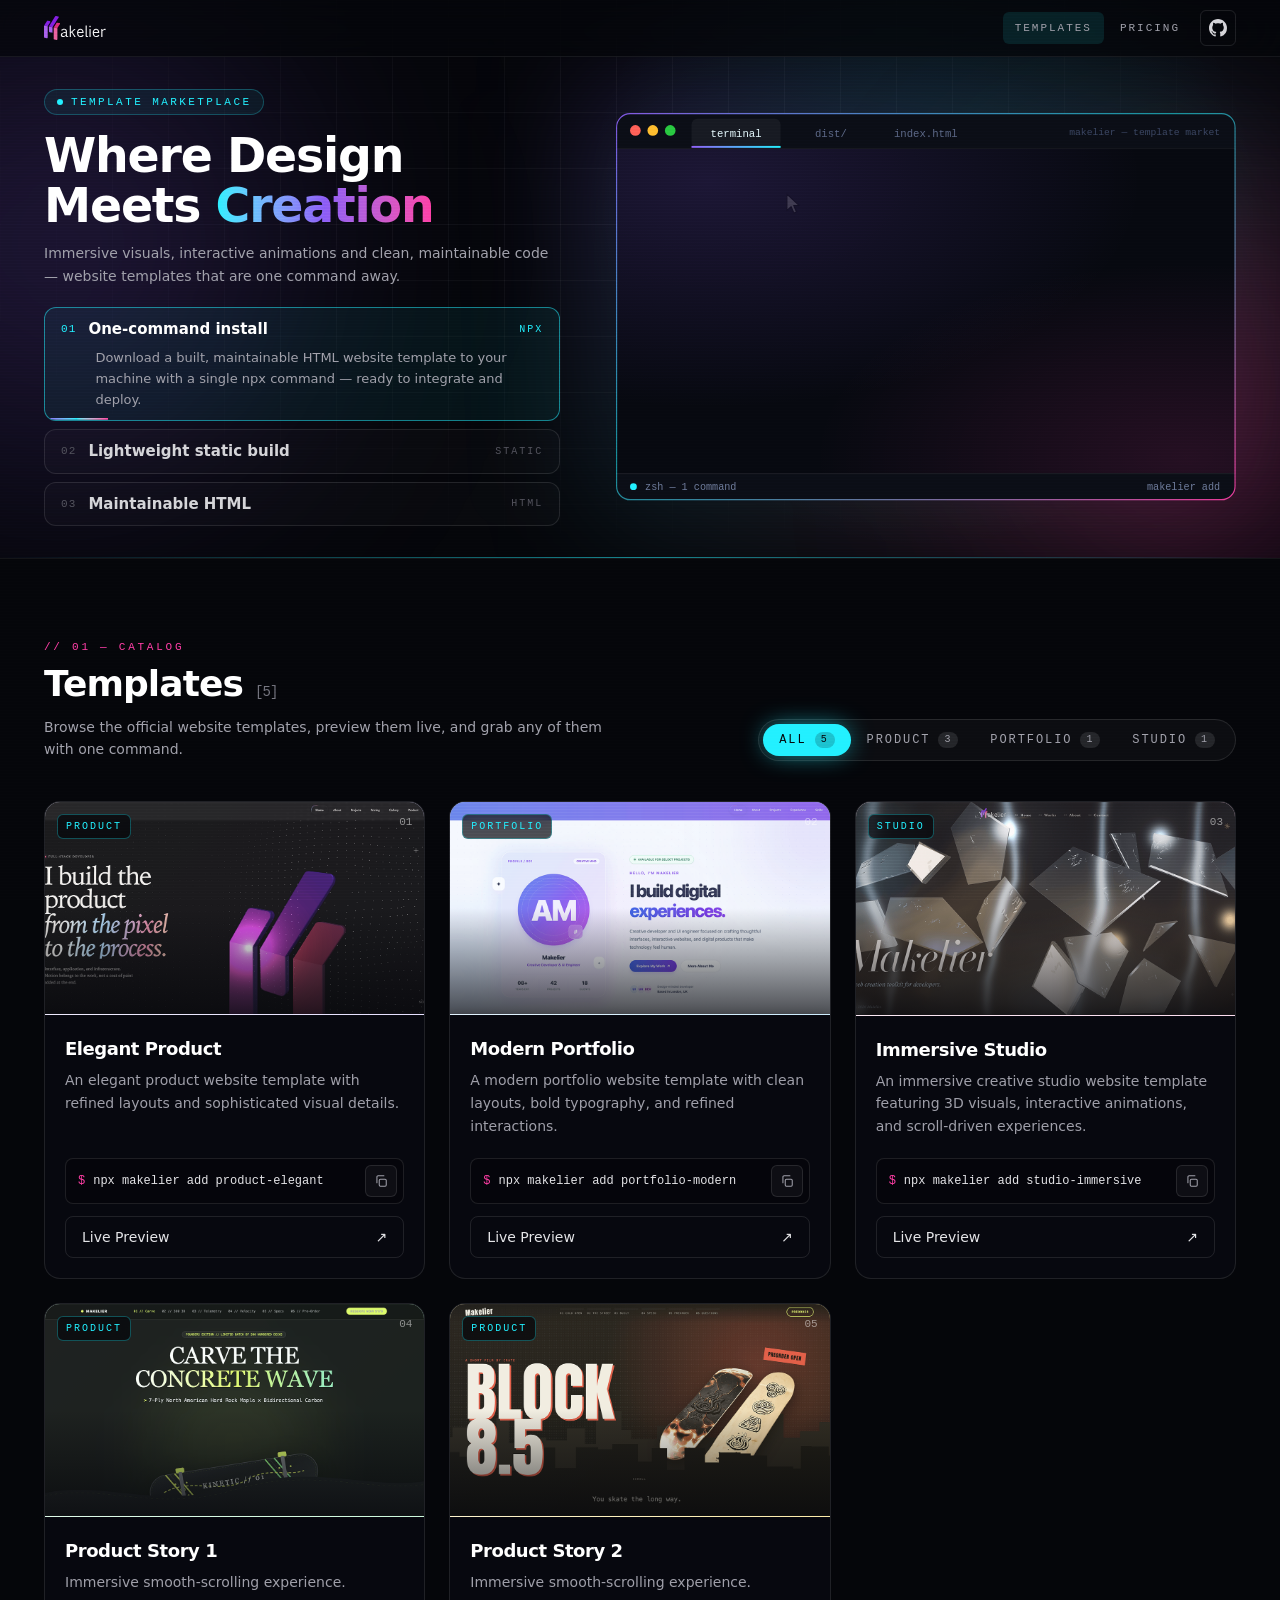
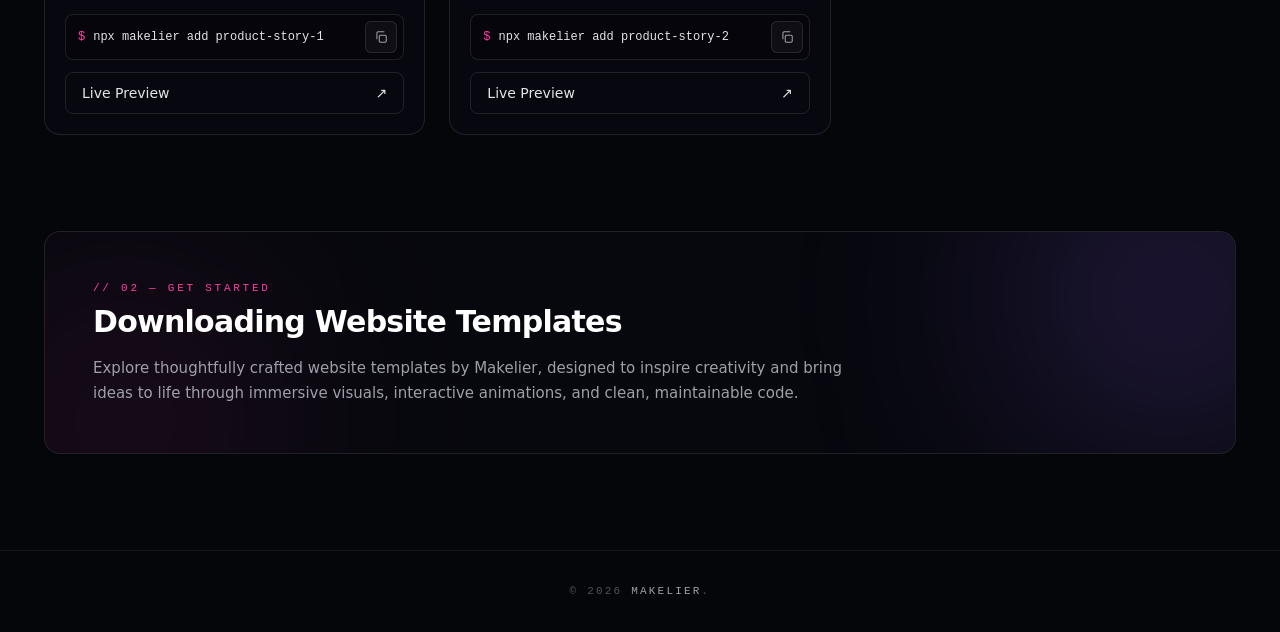
==== commit 9cb9f245: "update" ====
--- a/index.html
+++ b/index.html
@@ -5,8 +5,8 @@
         <meta name="viewport" content="width=device-width, initial-scale=1">
         <meta name="description" content="Where Design Meets Creation.">
         <title>Makelier Template Marketplace</title>
-        <link rel="stylesheet" href="./assets/preview-all-CZGFvpOu.css">
-        <link rel="stylesheet" href="./assets/preload-helper-1oGYUZEh.css">
+        <link rel="stylesheet" href="./assets/home-CZGFvpOu.css">
+        <link rel="stylesheet" href="./assets/preload-helper-DKWclIoE.css">
     </head>
     <body class="mkl-page mkl-page--preview">
         <div
@@ -757,6 +757,6 @@
                     class="mkl:text-zinc-400 mkl:transition-colors mkl:hover:text-neon-cyan">Makelier</a>.</p>
             </footer>
         </div>
-        <script type="module" src="./assets/preview-all.js"></script>
+        <script type="module" src="./assets/home.js"></script>
     </body>
 </html>
--- a/assets/home-CZGFvpOu.css
+++ b/assets/home-CZGFvpOu.css
@@ -0,0 +1,5 @@
+html{scrollbar-color:#1d2536 #05060a;scrollbar-width:thin}.mkl-caret{animation:mkl-caret-blink 1.05s steps(1) infinite}@keyframes mkl-caret-blink{50%{fill-opacity:0}}.mkl-glitch{position:relative;display:inline-block}.mkl-glitch::before,
+.mkl-glitch::after{content:attr(data-text);position:absolute;inset:0;pointer-events:none;opacity:0;-webkit-text-fill-color:currentColor}.mkl-glitch::before{color:#22f0ff;clip-path:inset(0 0 55% 0)}.mkl-glitch::after{color:#ff3ea5;clip-path:inset(55% 0 0 0)}.mkl-glitch:hover::before,
+.mkl-glitch:hover::after{opacity:.9}.mkl-glitch:hover::before{animation:mkl-glitch-a .38s steps(2) 2}.mkl-glitch:hover::after{animation:mkl-glitch-b .38s steps(2) 2}@keyframes mkl-glitch-a{0%{transform:translate(0,0)}33%{transform:translate(-3px,1px)}66%{transform:translate(2px,-1px)}100%{transform:translate(0,0)}}@keyframes mkl-glitch-b{0%{transform:translate(0,0)}33%{transform:translate(3px,-1px)}66%{transform:translate(-2px,1px)}100%{transform:translate(0,0)}}@media (prefers-reduced-motion: reduce){.mkl-caret,
+    .mkl-glitch:hover::before,
+    .mkl-glitch:hover::after{animation:none}}.mkl-is-hidden{display:none}.mkl-usage-guide{padding:24px;background:#111;color:white}.mkl-usage-guide__button{margin-top:16px;padding:10px 20px;border-radius:6px;background:white;color:black;cursor:pointer}
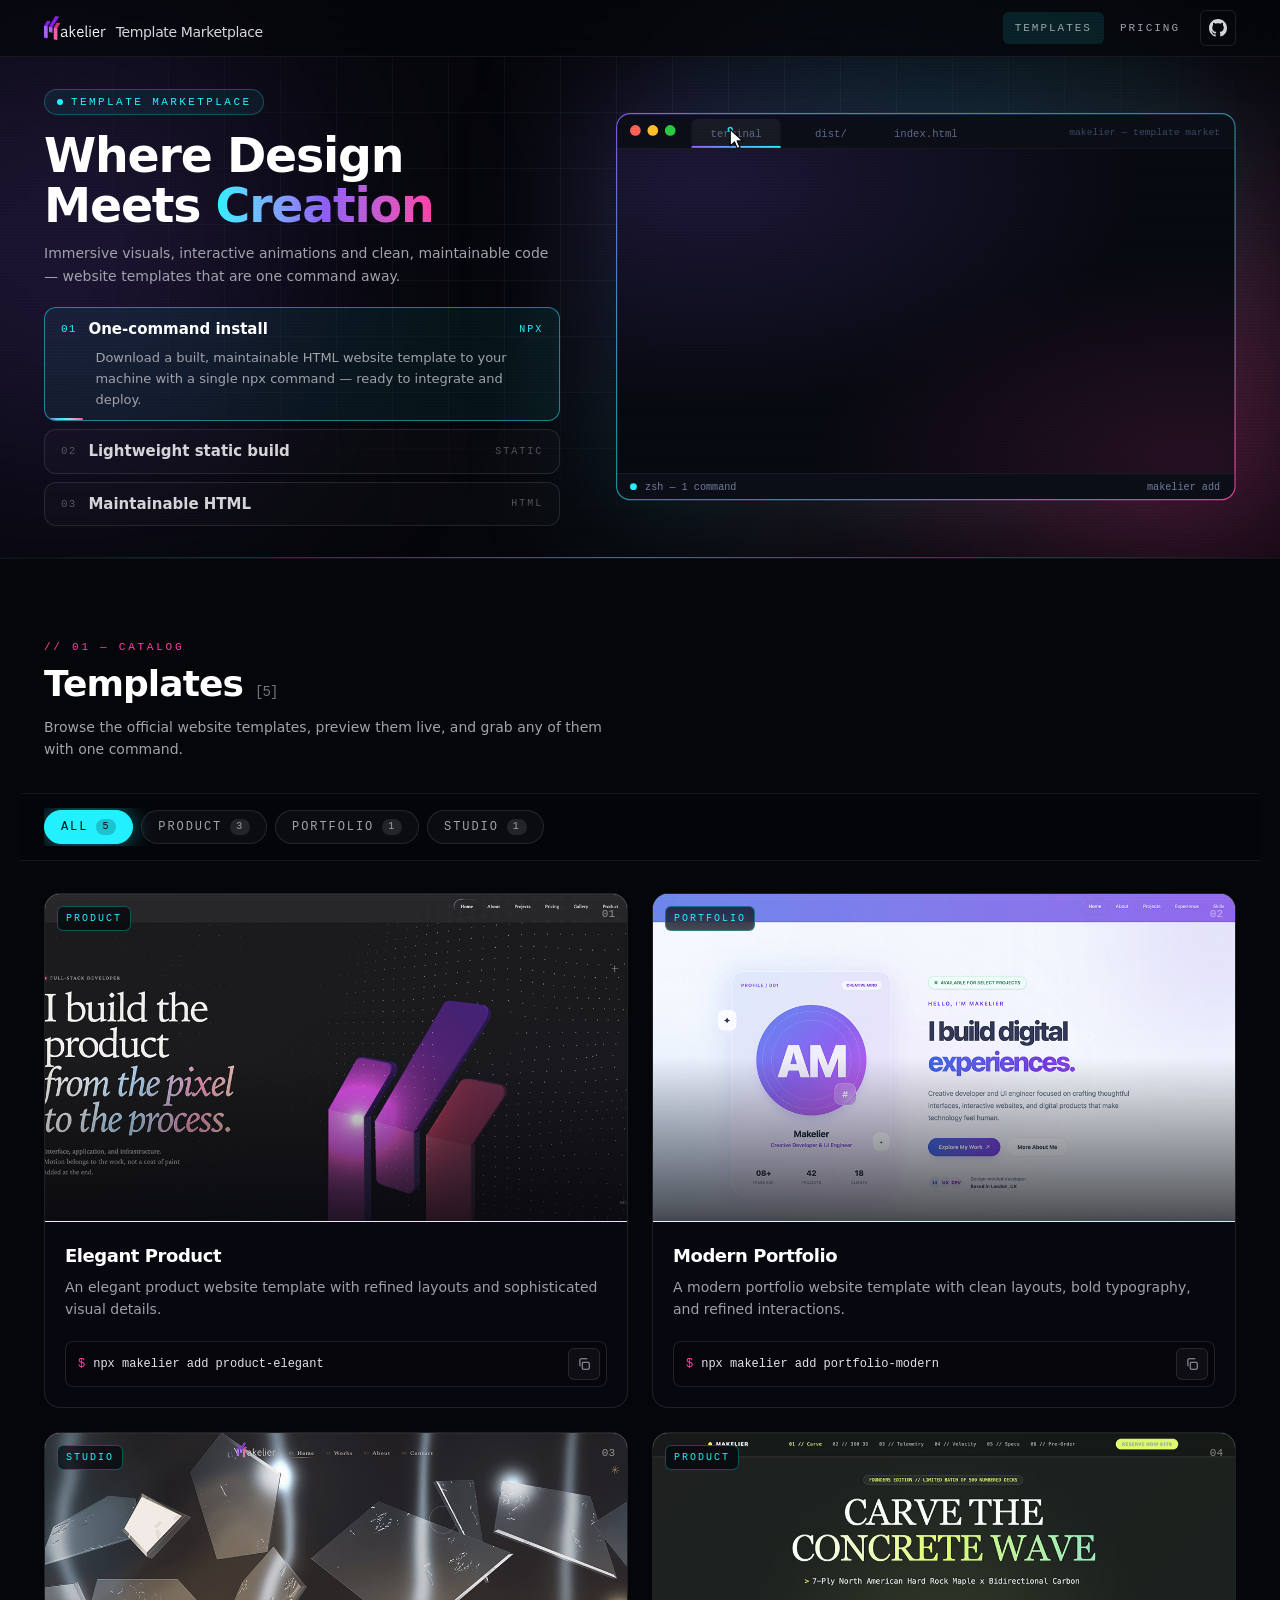
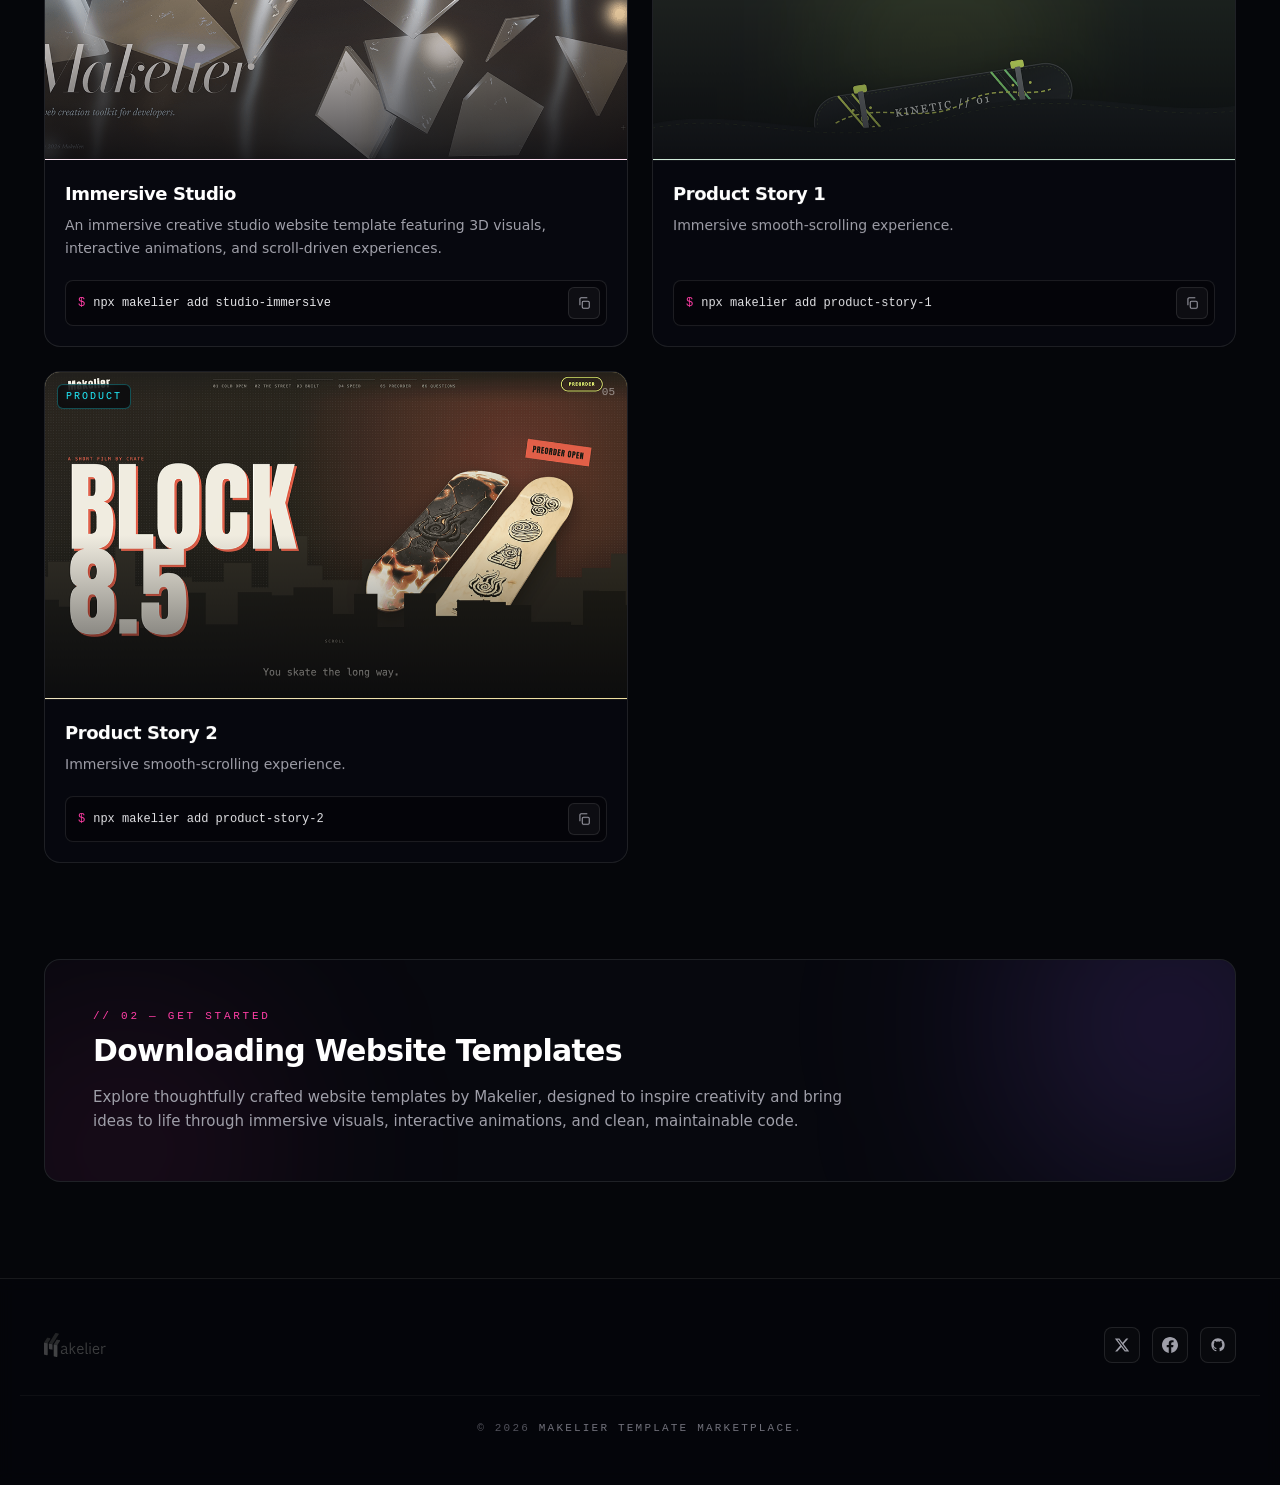
==== commit c796285e: "update" ====
--- a/index.html
+++ b/index.html
@@ -6,9 +6,9 @@
         <meta name="description" content="Where Design Meets Creation.">
         <title>Makelier Template Marketplace</title>
         <link rel="stylesheet" href="./assets/home-CZGFvpOu.css">
-        <link rel="stylesheet" href="./assets/preload-helper-DKWclIoE.css">
+        <link rel="stylesheet" href="./assets/preload-helper-CoSiO9ec.css">
     </head>
-    <body class="mkl-page mkl-page--preview">
+    <body class="mkl-page mkl-page--home">
         <div
             class="mkl-catalog-root mkl:relative mkl:min-h-screen mkl:overflow-x-clip mkl:bg-ink-950 mkl:font-sans mkl:text-zinc-300">
             <div
@@ -19,10 +19,13 @@
                 class="mkl:fixed mkl:inset-x-0 mkl:top-0 mkl:z-50 mkl:border-b mkl:border-white/[0.06] mkl:bg-ink-950/70 mkl:backdrop-blur-xl">
                 <div
                     class="mkl:mx-auto mkl:flex mkl:h-14 mkl:w-full mkl:max-w-[1240px] mkl:items-center mkl:justify-between mkl:px-6">
-                    <a href="./" class="mkl:text-zinc-100 mkl:transition-opacity mkl:hover:opacity-80">
+                    <a
+                        href="./"
+                        class="mkl:inline-flex mkl:items-center mkl:gap-2.5 mkl:text-zinc-100 mkl:transition-opacity mkl:hover:opacity-80"
+                        title="Makelier Template Marketplace">
                         <svg
                             data-component="logo"
-                            class="mkl:h-6 mkl:w-auto"
+                            class="mkl:h-6 mkl:w-auto mkl:shrink-0"
                             xmlns="http://www.w3.org/2000/svg"
                             height="24"
                             viewBox="0 0 2645 1029">
@@ -73,6 +76,8 @@
                                 fill="rgb(235, 96, 158)"
                                 d="M416.420,496.788 L416.965,987.974 C416.965,987.974 417.433,1004.642 436.368,1007.554 C437.171,1007.849 551.916,1028.491 551.916,1028.491 C551.916,1028.491 575.297,1029.992 575.116,989.094 C575.386,987.527 574.991,520.932 574.991,520.932 L416.420,496.788 Z"></path>
                         </svg>
+                        <span
+                            class="mkl:font-sans mkl:text-xs mkl:font-medium mkl:tracking-tight mkl:text-zinc-300 mkl:whitespace-nowrap mkl:sm:text-sm mkl:pt-2">Template Marketplace</span>
                     </a>
                     <div
                         class="mkl:flex mkl:items-center mkl:gap-0.5 mkl:font-mono mkl:text-[11px] mkl:uppercase mkl:tracking-[.18em] mkl:sm:gap-1"><a
@@ -355,49 +360,46 @@
                     id="templates"
                     class="mkl:mx-auto mkl:w-full mkl:max-w-[1240px] mkl:scroll-mt-20 mkl:px-6 mkl:pb-24 mkl:pt-20"
                     aria-labelledby="mkl-catalog-pages-title">
+                    <div class="mkl:mb-8">
+                        <p class="mkl:font-mono mkl:text-[11px] mkl:uppercase mkl:tracking-[.25em] mkl:text-neon-pink">// 01 — Catalog</p>
+                        <h2
+                            id="mkl-catalog-pages-title"
+                            class="mkl:mt-2 mkl:flex mkl:items-baseline mkl:gap-3 mkl:text-3xl mkl:font-bold mkl:tracking-tight mkl:text-white mkl:sm:text-4xl">Templates<span class="mkl:font-mono mkl:text-sm mkl:font-normal mkl:text-zinc-500" aria-live="polite">[<span id="mkl-shown">5</span>]</span></h2>
+                        <p class="mkl:mt-3 mkl:max-w-xl mkl:text-sm mkl:leading-relaxed mkl:text-zinc-400">Browse the official website templates, preview them live, and grab any of them with one command.</p>
+                    </div>
                     <div
-                        class="mkl:mb-10 mkl:flex mkl:flex-col mkl:gap-6 mkl:md:flex-row mkl:md:items-end mkl:md:justify-between">
-                        <div>
-                            <p
-                                class="mkl:font-mono mkl:text-[11px] mkl:uppercase mkl:tracking-[.25em] mkl:text-neon-pink">// 01 — Catalog</p>
-                            <h2
-                                id="mkl-catalog-pages-title"
-                                class="mkl:mt-2 mkl:flex mkl:items-baseline mkl:gap-3 mkl:text-3xl mkl:font-bold mkl:tracking-tight mkl:text-white mkl:sm:text-4xl">Templates<span
-                                class="mkl:font-mono mkl:text-sm mkl:font-normal mkl:text-zinc-500"
-                                aria-live="polite">[<span id="mkl-shown">5</span>]</span></h2>
-                            <p class="mkl:mt-3 mkl:max-w-xl mkl:text-sm mkl:leading-relaxed mkl:text-zinc-400">Browse the official website templates, preview them live, and grab any of them with one command.</p>
-                        </div>
+                        class="mkl-catalog__filter-bar mkl:sticky mkl:top-14 mkl:z-30 mkl:mb-8 mkl:-mx-6 mkl:border-y mkl:border-white/[0.06] mkl:bg-ink-950/85 mkl:px-6 mkl:py-3.5 mkl:backdrop-blur-xl">
                         <div
                             id="mkl-filter"
                             role="group"
-                            class="mkl:inline-flex mkl:self-start mkl:rounded-full mkl:border mkl:border-white/10 mkl:bg-white/[0.03] mkl:p-1 mkl:md:self-auto">
+                            class="mkl:flex mkl:w-full mkl:items-center mkl:gap-2 mkl:overflow-x-auto mkl:py-0.5 mkl:[scrollbar-width:none] mkl:[&amp;::-webkit-scrollbar]:hidden">
                             <button
                                 type="button"
                                 data-filter="all"
                                 aria-pressed="true"
-                                class="mkl:group mkl:inline-flex mkl:cursor-pointer mkl:items-center mkl:gap-2 mkl:rounded-full mkl:px-4 mkl:py-2 mkl:font-mono mkl:text-xs mkl:uppercase mkl:tracking-[.16em] mkl:text-zinc-400 mkl:transition-[color,background-color,box-shadow] mkl:duration-300 mkl:hover:text-white mkl:focus-visible:outline-2 mkl:focus-visible:outline-offset-2 mkl:focus-visible:outline-neon-cyan mkl:aria-pressed:bg-neon-cyan mkl:aria-pressed:text-ink-950 mkl:aria-pressed:shadow-[0_0_26px_-4px_rgba(34,240,255,.7)]">All<span
+                                class="mkl:group mkl:inline-flex mkl:shrink-0 mkl:cursor-pointer mkl:items-center mkl:gap-2 mkl:rounded-full mkl:border mkl:border-white/10 mkl:bg-white/[0.03] mkl:px-4 mkl:py-2 mkl:font-mono mkl:text-xs mkl:uppercase mkl:tracking-[.16em] mkl:text-zinc-400 mkl:transition-[color,background-color,border-color,box-shadow] mkl:duration-300 mkl:hover:border-white/20 mkl:hover:text-white mkl:focus-visible:outline-2 mkl:focus-visible:outline-offset-2 mkl:focus-visible:outline-neon-cyan mkl:aria-pressed:border-neon-cyan mkl:aria-pressed:bg-neon-cyan mkl:aria-pressed:text-ink-950 mkl:aria-pressed:shadow-[0_0_26px_-4px_rgba(34,240,255,.7)]">All<span
                                 class="mkl:rounded-full mkl:bg-white/10 mkl:px-1.5 mkl:py-px mkl:text-[10px] mkl:group-aria-pressed:bg-ink-950/20">5</span></button>
                             <button
                                 type="button"
                                 data-filter="product"
                                 aria-pressed="false"
-                                class="mkl:group mkl:inline-flex mkl:cursor-pointer mkl:items-center mkl:gap-2 mkl:rounded-full mkl:px-4 mkl:py-2 mkl:font-mono mkl:text-xs mkl:uppercase mkl:tracking-[.16em] mkl:text-zinc-400 mkl:transition-[color,background-color,box-shadow] mkl:duration-300 mkl:hover:text-white mkl:focus-visible:outline-2 mkl:focus-visible:outline-offset-2 mkl:focus-visible:outline-neon-cyan mkl:aria-pressed:bg-neon-cyan mkl:aria-pressed:text-ink-950 mkl:aria-pressed:shadow-[0_0_26px_-4px_rgba(34,240,255,.7)]">Product<span
+                                class="mkl:group mkl:inline-flex mkl:shrink-0 mkl:cursor-pointer mkl:items-center mkl:gap-2 mkl:rounded-full mkl:border mkl:border-white/10 mkl:bg-white/[0.03] mkl:px-4 mkl:py-2 mkl:font-mono mkl:text-xs mkl:uppercase mkl:tracking-[.16em] mkl:text-zinc-400 mkl:transition-[color,background-color,border-color,box-shadow] mkl:duration-300 mkl:hover:border-white/20 mkl:hover:text-white mkl:focus-visible:outline-2 mkl:focus-visible:outline-offset-2 mkl:focus-visible:outline-neon-cyan mkl:aria-pressed:border-neon-cyan mkl:aria-pressed:bg-neon-cyan mkl:aria-pressed:text-ink-950 mkl:aria-pressed:shadow-[0_0_26px_-4px_rgba(34,240,255,.7)]">Product<span
                                 class="mkl:rounded-full mkl:bg-white/10 mkl:px-1.5 mkl:py-px mkl:text-[10px] mkl:group-aria-pressed:bg-ink-950/20">3</span></button>
                             <button
                                 type="button"
                                 data-filter="portfolio"
                                 aria-pressed="false"
-                                class="mkl:group mkl:inline-flex mkl:cursor-pointer mkl:items-center mkl:gap-2 mkl:rounded-full mkl:px-4 mkl:py-2 mkl:font-mono mkl:text-xs mkl:uppercase mkl:tracking-[.16em] mkl:text-zinc-400 mkl:transition-[color,background-color,box-shadow] mkl:duration-300 mkl:hover:text-white mkl:focus-visible:outline-2 mkl:focus-visible:outline-offset-2 mkl:focus-visible:outline-neon-cyan mkl:aria-pressed:bg-neon-cyan mkl:aria-pressed:text-ink-950 mkl:aria-pressed:shadow-[0_0_26px_-4px_rgba(34,240,255,.7)]">Portfolio<span
+                                class="mkl:group mkl:inline-flex mkl:shrink-0 mkl:cursor-pointer mkl:items-center mkl:gap-2 mkl:rounded-full mkl:border mkl:border-white/10 mkl:bg-white/[0.03] mkl:px-4 mkl:py-2 mkl:font-mono mkl:text-xs mkl:uppercase mkl:tracking-[.16em] mkl:text-zinc-400 mkl:transition-[color,background-color,border-color,box-shadow] mkl:duration-300 mkl:hover:border-white/20 mkl:hover:text-white mkl:focus-visible:outline-2 mkl:focus-visible:outline-offset-2 mkl:focus-visible:outline-neon-cyan mkl:aria-pressed:border-neon-cyan mkl:aria-pressed:bg-neon-cyan mkl:aria-pressed:text-ink-950 mkl:aria-pressed:shadow-[0_0_26px_-4px_rgba(34,240,255,.7)]">Portfolio<span
                                 class="mkl:rounded-full mkl:bg-white/10 mkl:px-1.5 mkl:py-px mkl:text-[10px] mkl:group-aria-pressed:bg-ink-950/20">1</span></button>
                             <button
                                 type="button"
                                 data-filter="studio"
                                 aria-pressed="false"
-                                class="mkl:group mkl:inline-flex mkl:cursor-pointer mkl:items-center mkl:gap-2 mkl:rounded-full mkl:px-4 mkl:py-2 mkl:font-mono mkl:text-xs mkl:uppercase mkl:tracking-[.16em] mkl:text-zinc-400 mkl:transition-[color,background-color,box-shadow] mkl:duration-300 mkl:hover:text-white mkl:focus-visible:outline-2 mkl:focus-visible:outline-offset-2 mkl:focus-visible:outline-neon-cyan mkl:aria-pressed:bg-neon-cyan mkl:aria-pressed:text-ink-950 mkl:aria-pressed:shadow-[0_0_26px_-4px_rgba(34,240,255,.7)]">Studio<span
+                                class="mkl:group mkl:inline-flex mkl:shrink-0 mkl:cursor-pointer mkl:items-center mkl:gap-2 mkl:rounded-full mkl:border mkl:border-white/10 mkl:bg-white/[0.03] mkl:px-4 mkl:py-2 mkl:font-mono mkl:text-xs mkl:uppercase mkl:tracking-[.16em] mkl:text-zinc-400 mkl:transition-[color,background-color,border-color,box-shadow] mkl:duration-300 mkl:hover:border-white/20 mkl:hover:text-white mkl:focus-visible:outline-2 mkl:focus-visible:outline-offset-2 mkl:focus-visible:outline-neon-cyan mkl:aria-pressed:border-neon-cyan mkl:aria-pressed:bg-neon-cyan mkl:aria-pressed:text-ink-950 mkl:aria-pressed:shadow-[0_0_26px_-4px_rgba(34,240,255,.7)]">Studio<span
                                 class="mkl:rounded-full mkl:bg-white/10 mkl:px-1.5 mkl:py-px mkl:text-[10px] mkl:group-aria-pressed:bg-ink-950/20">1</span></button>
                         </div>
                     </div>
-                    <div id="mkl-grid" class="mkl:grid mkl:gap-6 mkl:md:grid-cols-2 mkl:xl:grid-cols-3">
+                    <div id="mkl-grid" class="mkl:grid mkl:gap-6 mkl:md:grid-cols-2">
                         <article
                             class="mkl-card categories-product mkl:group mkl:relative mkl:flex mkl:flex-col mkl:overflow-hidden mkl:rounded-2xl mkl:border mkl:border-white/10 mkl:bg-ink-900/70 mkl:transition-[border-color,box-shadow] mkl:duration-300 mkl:hover:border-neon-cyan/40 mkl:hover:shadow-[0_0_48px_-14px_rgba(34,240,255,.45)]"
                             data-category="product"
@@ -406,13 +408,14 @@
                                 aria-hidden="true"
                                 class="mkl:pointer-events-none mkl:absolute mkl:inset-0 mkl:z-10 mkl:opacity-0 mkl:transition-opacity mkl:duration-300 mkl:group-hover:opacity-100 mkl:bg-[radial-gradient(340px_circle_at_var(--mx,50%)_var(--my,0%),rgba(34,240,255,.10),transparent_60%)]"></span>
                             <a
-                                class="mkl:relative mkl:block mkl:aspect-video mkl:overflow-hidden mkl:border-b mkl:border-white/10 mkl:bg-[linear-gradient(135deg,var(--from),var(--to))]"
+                                class="mkl:group/preview mkl:relative mkl:block mkl:aspect-video mkl:overflow-hidden mkl:border-b mkl:border-white/10 mkl:bg-[linear-gradient(135deg,var(--from),var(--to))]"
                                 href="https://uiux.cc/Makelier/sites/product-elegant/dist/home.html"
                                 target="_blank"
                                 rel="noopener"
+                                title="Elegant Product Live Preview"
                                 style="--from:#ede9fe;--to:#ddd6fe">
                                 <img
-                                    class="mkl:absolute mkl:inset-0 mkl:size-full mkl:object-cover mkl:opacity-90 mkl:saturate-[.9] mkl:transition mkl:duration-700 mkl:group-hover:scale-[1.04] mkl:group-hover:opacity-100 mkl:group-hover:saturate-100"
+                                    class="mkl:absolute mkl:inset-0 mkl:size-full mkl:object-cover mkl:opacity-90 mkl:saturate-[.9] mkl:transition mkl:duration-700 mkl:group-hover/preview:scale-[1.05] mkl:group-hover/preview:opacity-100 mkl:group-hover/preview:saturate-100"
                                     src="./assets/images/preview/product-elegant.png"
                                     alt="Elegant Product preview"
                                     loading="lazy">
@@ -423,13 +426,17 @@
                                     class="mkl:absolute mkl:left-3 mkl:top-3 mkl:rounded-md mkl:border mkl:border-neon-cyan/30 mkl:bg-ink-950/70 mkl:px-2 mkl:py-1 mkl:font-mono mkl:text-[10px] mkl:uppercase mkl:tracking-[.2em] mkl:text-neon-cyan mkl:backdrop-blur">Product</span>
                                 <span
                                     class="mkl:absolute mkl:right-3 mkl:top-3 mkl:font-mono mkl:text-[11px] mkl:text-white/50">01</span>
+                                <div
+                                    aria-hidden="true"
+                                    class="mkl:pointer-events-none mkl:absolute mkl:inset-0 mkl:flex mkl:items-center mkl:justify-center mkl:bg-ink-950/45 mkl:opacity-0 mkl:backdrop-blur-[2px] mkl:transition-all mkl:duration-300 mkl:group-hover/preview:opacity-100"><span
+                                    class="mkl:inline-flex mkl:items-center mkl:gap-1.5 mkl:rounded-full mkl:border mkl:border-neon-cyan/60 mkl:bg-ink-950/85 mkl:px-4 mkl:py-2 mkl:font-mono mkl:text-xs mkl:uppercase mkl:tracking-[.18em] mkl:text-neon-cyan mkl:shadow-[0_0_24px_-4px_rgba(34,240,255,0.6)] mkl:backdrop-blur-md mkl:transition-transform mkl:duration-300 mkl:scale-95 mkl:group-hover/preview:scale-100">Live Preview <span aria-hidden="true">↗</span></span></div>
                             </a>
                             <div class="mkl:flex mkl:flex-1 mkl:flex-col mkl:gap-5 mkl:p-5">
                                 <div>
                                     <h3 class="mkl:text-lg mkl:font-semibold mkl:tracking-tight mkl:text-white">Elegant Product</h3>
                                     <p class="mkl:mt-1.5 mkl:text-sm mkl:leading-relaxed mkl:text-zinc-400">An elegant product website template with refined layouts and sophisticated visual details.</p>
                                 </div>
-                                <div class="mkl:mt-auto mkl:flex mkl:flex-col mkl:gap-3">
+                                <div class="mkl:mt-auto">
                                     <div
                                         class="mkl:flex mkl:items-center mkl:gap-2 mkl:rounded-lg mkl:border mkl:border-white/10 mkl:bg-ink-950/80 mkl:py-1.5 mkl:pl-3 mkl:pr-1.5 mkl:font-mono mkl:text-[12px]">
                                         <span class="mkl:select-none mkl:text-neon-pink" aria-hidden="true">$</span>
@@ -454,11 +461,6 @@
                                             <span class="mkl-copy__label mkl:sr-only" data-label="Copy">Copy</span>
                                         </button>
                                     </div>
-                                    <a
-                                        class="mkl:inline-flex mkl:items-center mkl:justify-between mkl:rounded-lg mkl:border mkl:border-white/10 mkl:px-4 mkl:py-2.5 mkl:text-sm mkl:font-medium mkl:text-zinc-200 mkl:transition-colors mkl:hover:border-neon-cyan/60 mkl:hover:bg-neon-cyan/10 mkl:hover:text-neon-cyan mkl:focus-visible:outline-2 mkl:focus-visible:outline-neon-cyan"
-                                        href="https://uiux.cc/Makelier/sites/product-elegant/dist/home.html"
-                                        target="_blank"
-                                        rel="noopener">Live Preview <span aria-hidden="true">↗</span></a>
                                 </div>
                             </div>
                         </article>
@@ -470,13 +472,14 @@
                                 aria-hidden="true"
                                 class="mkl:pointer-events-none mkl:absolute mkl:inset-0 mkl:z-10 mkl:opacity-0 mkl:transition-opacity mkl:duration-300 mkl:group-hover:opacity-100 mkl:bg-[radial-gradient(340px_circle_at_var(--mx,50%)_var(--my,0%),rgba(34,240,255,.10),transparent_60%)]"></span>
                             <a
-                                class="mkl:relative mkl:block mkl:aspect-video mkl:overflow-hidden mkl:border-b mkl:border-white/10 mkl:bg-[linear-gradient(135deg,var(--from),var(--to))]"
+                                class="mkl:group/preview mkl:relative mkl:block mkl:aspect-video mkl:overflow-hidden mkl:border-b mkl:border-white/10 mkl:bg-[linear-gradient(135deg,var(--from),var(--to))]"
                                 href="https://uiux.cc/Makelier/sites/portfolio-modern/dist/home.html"
                                 target="_blank"
                                 rel="noopener"
+                                title="Modern Portfolio Live Preview"
                                 style="--from:#e0f2fe;--to:#bae6fd">
                                 <img
-                                    class="mkl:absolute mkl:inset-0 mkl:size-full mkl:object-cover mkl:opacity-90 mkl:saturate-[.9] mkl:transition mkl:duration-700 mkl:group-hover:scale-[1.04] mkl:group-hover:opacity-100 mkl:group-hover:saturate-100"
+                                    class="mkl:absolute mkl:inset-0 mkl:size-full mkl:object-cover mkl:opacity-90 mkl:saturate-[.9] mkl:transition mkl:duration-700 mkl:group-hover/preview:scale-[1.05] mkl:group-hover/preview:opacity-100 mkl:group-hover/preview:saturate-100"
                                     src="./assets/images/preview/portfolio-modern.png"
                                     alt="Modern Portfolio preview"
                                     loading="lazy">
@@ -487,13 +490,17 @@
                                     class="mkl:absolute mkl:left-3 mkl:top-3 mkl:rounded-md mkl:border mkl:border-neon-cyan/30 mkl:bg-ink-950/70 mkl:px-2 mkl:py-1 mkl:font-mono mkl:text-[10px] mkl:uppercase mkl:tracking-[.2em] mkl:text-neon-cyan mkl:backdrop-blur">Portfolio</span>
                                 <span
                                     class="mkl:absolute mkl:right-3 mkl:top-3 mkl:font-mono mkl:text-[11px] mkl:text-white/50">02</span>
+                                <div
+                                    aria-hidden="true"
+                                    class="mkl:pointer-events-none mkl:absolute mkl:inset-0 mkl:flex mkl:items-center mkl:justify-center mkl:bg-ink-950/45 mkl:opacity-0 mkl:backdrop-blur-[2px] mkl:transition-all mkl:duration-300 mkl:group-hover/preview:opacity-100"><span
+                                    class="mkl:inline-flex mkl:items-center mkl:gap-1.5 mkl:rounded-full mkl:border mkl:border-neon-cyan/60 mkl:bg-ink-950/85 mkl:px-4 mkl:py-2 mkl:font-mono mkl:text-xs mkl:uppercase mkl:tracking-[.18em] mkl:text-neon-cyan mkl:shadow-[0_0_24px_-4px_rgba(34,240,255,0.6)] mkl:backdrop-blur-md mkl:transition-transform mkl:duration-300 mkl:scale-95 mkl:group-hover/preview:scale-100">Live Preview <span aria-hidden="true">↗</span></span></div>
                             </a>
                             <div class="mkl:flex mkl:flex-1 mkl:flex-col mkl:gap-5 mkl:p-5">
                                 <div>
                                     <h3 class="mkl:text-lg mkl:font-semibold mkl:tracking-tight mkl:text-white">Modern Portfolio</h3>
                                     <p class="mkl:mt-1.5 mkl:text-sm mkl:leading-relaxed mkl:text-zinc-400">A modern portfolio website template with clean layouts, bold typography, and refined interactions.</p>
                                 </div>
-                                <div class="mkl:mt-auto mkl:flex mkl:flex-col mkl:gap-3">
+                                <div class="mkl:mt-auto">
                                     <div
                                         class="mkl:flex mkl:items-center mkl:gap-2 mkl:rounded-lg mkl:border mkl:border-white/10 mkl:bg-ink-950/80 mkl:py-1.5 mkl:pl-3 mkl:pr-1.5 mkl:font-mono mkl:text-[12px]">
                                         <span class="mkl:select-none mkl:text-neon-pink" aria-hidden="true">$</span>
@@ -518,11 +525,6 @@
                                             <span class="mkl-copy__label mkl:sr-only" data-label="Copy">Copy</span>
                                         </button>
                                     </div>
-                                    <a
-                                        class="mkl:inline-flex mkl:items-center mkl:justify-between mkl:rounded-lg mkl:border mkl:border-white/10 mkl:px-4 mkl:py-2.5 mkl:text-sm mkl:font-medium mkl:text-zinc-200 mkl:transition-colors mkl:hover:border-neon-cyan/60 mkl:hover:bg-neon-cyan/10 mkl:hover:text-neon-cyan mkl:focus-visible:outline-2 mkl:focus-visible:outline-neon-cyan"
-                                        href="https://uiux.cc/Makelier/sites/portfolio-modern/dist/home.html"
-                                        target="_blank"
-                                        rel="noopener">Live Preview <span aria-hidden="true">↗</span></a>
                                 </div>
                             </div>
                         </article>
@@ -534,13 +536,14 @@
                                 aria-hidden="true"
                                 class="mkl:pointer-events-none mkl:absolute mkl:inset-0 mkl:z-10 mkl:opacity-0 mkl:transition-opacity mkl:duration-300 mkl:group-hover:opacity-100 mkl:bg-[radial-gradient(340px_circle_at_var(--mx,50%)_var(--my,0%),rgba(34,240,255,.10),transparent_60%)]"></span>
                             <a
-                                class="mkl:relative mkl:block mkl:aspect-video mkl:overflow-hidden mkl:border-b mkl:border-white/10 mkl:bg-[linear-gradient(135deg,var(--from),var(--to))]"
+                                class="mkl:group/preview mkl:relative mkl:block mkl:aspect-video mkl:overflow-hidden mkl:border-b mkl:border-white/10 mkl:bg-[linear-gradient(135deg,var(--from),var(--to))]"
                                 href="https://uiux.cc/Makelier/sites/studio-immersive/dist/home.html"
                                 target="_blank"
                                 rel="noopener"
+                                title="Immersive Studio Live Preview"
                                 style="--from:#fce7f3;--to:#fbcfe8">
                                 <img
-                                    class="mkl:absolute mkl:inset-0 mkl:size-full mkl:object-cover mkl:opacity-90 mkl:saturate-[.9] mkl:transition mkl:duration-700 mkl:group-hover:scale-[1.04] mkl:group-hover:opacity-100 mkl:group-hover:saturate-100"
+                                    class="mkl:absolute mkl:inset-0 mkl:size-full mkl:object-cover mkl:opacity-90 mkl:saturate-[.9] mkl:transition mkl:duration-700 mkl:group-hover/preview:scale-[1.05] mkl:group-hover/preview:opacity-100 mkl:group-hover/preview:saturate-100"
                                     src="./assets/images/preview/studio-immersive.png"
                                     alt="Immersive Studio preview"
                                     loading="lazy">
@@ -551,13 +554,17 @@
                                     class="mkl:absolute mkl:left-3 mkl:top-3 mkl:rounded-md mkl:border mkl:border-neon-cyan/30 mkl:bg-ink-950/70 mkl:px-2 mkl:py-1 mkl:font-mono mkl:text-[10px] mkl:uppercase mkl:tracking-[.2em] mkl:text-neon-cyan mkl:backdrop-blur">Studio</span>
                                 <span
                                     class="mkl:absolute mkl:right-3 mkl:top-3 mkl:font-mono mkl:text-[11px] mkl:text-white/50">03</span>
+                                <div
+                                    aria-hidden="true"
+                                    class="mkl:pointer-events-none mkl:absolute mkl:inset-0 mkl:flex mkl:items-center mkl:justify-center mkl:bg-ink-950/45 mkl:opacity-0 mkl:backdrop-blur-[2px] mkl:transition-all mkl:duration-300 mkl:group-hover/preview:opacity-100"><span
+                                    class="mkl:inline-flex mkl:items-center mkl:gap-1.5 mkl:rounded-full mkl:border mkl:border-neon-cyan/60 mkl:bg-ink-950/85 mkl:px-4 mkl:py-2 mkl:font-mono mkl:text-xs mkl:uppercase mkl:tracking-[.18em] mkl:text-neon-cyan mkl:shadow-[0_0_24px_-4px_rgba(34,240,255,0.6)] mkl:backdrop-blur-md mkl:transition-transform mkl:duration-300 mkl:scale-95 mkl:group-hover/preview:scale-100">Live Preview <span aria-hidden="true">↗</span></span></div>
                             </a>
                             <div class="mkl:flex mkl:flex-1 mkl:flex-col mkl:gap-5 mkl:p-5">
                                 <div>
                                     <h3 class="mkl:text-lg mkl:font-semibold mkl:tracking-tight mkl:text-white">Immersive Studio</h3>
                                     <p class="mkl:mt-1.5 mkl:text-sm mkl:leading-relaxed mkl:text-zinc-400">An immersive creative studio website template featuring 3D visuals, interactive animations, and scroll-driven experiences.</p>
                                 </div>
-                                <div class="mkl:mt-auto mkl:flex mkl:flex-col mkl:gap-3">
+                                <div class="mkl:mt-auto">
                                     <div
                                         class="mkl:flex mkl:items-center mkl:gap-2 mkl:rounded-lg mkl:border mkl:border-white/10 mkl:bg-ink-950/80 mkl:py-1.5 mkl:pl-3 mkl:pr-1.5 mkl:font-mono mkl:text-[12px]">
                                         <span class="mkl:select-none mkl:text-neon-pink" aria-hidden="true">$</span>
@@ -582,11 +589,6 @@
                                             <span class="mkl-copy__label mkl:sr-only" data-label="Copy">Copy</span>
                                         </button>
                                     </div>
-                                    <a
-                                        class="mkl:inline-flex mkl:items-center mkl:justify-between mkl:rounded-lg mkl:border mkl:border-white/10 mkl:px-4 mkl:py-2.5 mkl:text-sm mkl:font-medium mkl:text-zinc-200 mkl:transition-colors mkl:hover:border-neon-cyan/60 mkl:hover:bg-neon-cyan/10 mkl:hover:text-neon-cyan mkl:focus-visible:outline-2 mkl:focus-visible:outline-neon-cyan"
-                                        href="https://uiux.cc/Makelier/sites/studio-immersive/dist/home.html"
-                                        target="_blank"
-                                        rel="noopener">Live Preview <span aria-hidden="true">↗</span></a>
                                 </div>
                             </div>
                         </article>
@@ -598,13 +600,14 @@
                                 aria-hidden="true"
                                 class="mkl:pointer-events-none mkl:absolute mkl:inset-0 mkl:z-10 mkl:opacity-0 mkl:transition-opacity mkl:duration-300 mkl:group-hover:opacity-100 mkl:bg-[radial-gradient(340px_circle_at_var(--mx,50%)_var(--my,0%),rgba(34,240,255,.10),transparent_60%)]"></span>
                             <a
-                                class="mkl:relative mkl:block mkl:aspect-video mkl:overflow-hidden mkl:border-b mkl:border-white/10 mkl:bg-[linear-gradient(135deg,var(--from),var(--to))]"
+                                class="mkl:group/preview mkl:relative mkl:block mkl:aspect-video mkl:overflow-hidden mkl:border-b mkl:border-white/10 mkl:bg-[linear-gradient(135deg,var(--from),var(--to))]"
                                 href="https://uiux.cc/Makelier/sites/product-story-1/dist/home.html"
                                 target="_blank"
                                 rel="noopener"
+                                title="Product Story 1 Live Preview"
                                 style="--from:#dcfce7;--to:#bbf7d0">
                                 <img
-                                    class="mkl:absolute mkl:inset-0 mkl:size-full mkl:object-cover mkl:opacity-90 mkl:saturate-[.9] mkl:transition mkl:duration-700 mkl:group-hover:scale-[1.04] mkl:group-hover:opacity-100 mkl:group-hover:saturate-100"
+                                    class="mkl:absolute mkl:inset-0 mkl:size-full mkl:object-cover mkl:opacity-90 mkl:saturate-[.9] mkl:transition mkl:duration-700 mkl:group-hover/preview:scale-[1.05] mkl:group-hover/preview:opacity-100 mkl:group-hover/preview:saturate-100"
                                     src="./assets/images/preview/product-story-1.png"
                                     alt="Product Story 1 preview"
                                     loading="lazy">
@@ -615,13 +618,17 @@
                                     class="mkl:absolute mkl:left-3 mkl:top-3 mkl:rounded-md mkl:border mkl:border-neon-cyan/30 mkl:bg-ink-950/70 mkl:px-2 mkl:py-1 mkl:font-mono mkl:text-[10px] mkl:uppercase mkl:tracking-[.2em] mkl:text-neon-cyan mkl:backdrop-blur">Product</span>
                                 <span
                                     class="mkl:absolute mkl:right-3 mkl:top-3 mkl:font-mono mkl:text-[11px] mkl:text-white/50">04</span>
+                                <div
+                                    aria-hidden="true"
+                                    class="mkl:pointer-events-none mkl:absolute mkl:inset-0 mkl:flex mkl:items-center mkl:justify-center mkl:bg-ink-950/45 mkl:opacity-0 mkl:backdrop-blur-[2px] mkl:transition-all mkl:duration-300 mkl:group-hover/preview:opacity-100"><span
+                                    class="mkl:inline-flex mkl:items-center mkl:gap-1.5 mkl:rounded-full mkl:border mkl:border-neon-cyan/60 mkl:bg-ink-950/85 mkl:px-4 mkl:py-2 mkl:font-mono mkl:text-xs mkl:uppercase mkl:tracking-[.18em] mkl:text-neon-cyan mkl:shadow-[0_0_24px_-4px_rgba(34,240,255,0.6)] mkl:backdrop-blur-md mkl:transition-transform mkl:duration-300 mkl:scale-95 mkl:group-hover/preview:scale-100">Live Preview <span aria-hidden="true">↗</span></span></div>
                             </a>
                             <div class="mkl:flex mkl:flex-1 mkl:flex-col mkl:gap-5 mkl:p-5">
                                 <div>
                                     <h3 class="mkl:text-lg mkl:font-semibold mkl:tracking-tight mkl:text-white">Product Story 1</h3>
                                     <p class="mkl:mt-1.5 mkl:text-sm mkl:leading-relaxed mkl:text-zinc-400">Immersive smooth-scrolling experience.</p>
                                 </div>
-                                <div class="mkl:mt-auto mkl:flex mkl:flex-col mkl:gap-3">
+                                <div class="mkl:mt-auto">
                                     <div
                                         class="mkl:flex mkl:items-center mkl:gap-2 mkl:rounded-lg mkl:border mkl:border-white/10 mkl:bg-ink-950/80 mkl:py-1.5 mkl:pl-3 mkl:pr-1.5 mkl:font-mono mkl:text-[12px]">
                                         <span class="mkl:select-none mkl:text-neon-pink" aria-hidden="true">$</span>
@@ -646,11 +653,6 @@
                                             <span class="mkl-copy__label mkl:sr-only" data-label="Copy">Copy</span>
                                         </button>
                                     </div>
-                                    <a
-                                        class="mkl:inline-flex mkl:items-center mkl:justify-between mkl:rounded-lg mkl:border mkl:border-white/10 mkl:px-4 mkl:py-2.5 mkl:text-sm mkl:font-medium mkl:text-zinc-200 mkl:transition-colors mkl:hover:border-neon-cyan/60 mkl:hover:bg-neon-cyan/10 mkl:hover:text-neon-cyan mkl:focus-visible:outline-2 mkl:focus-visible:outline-neon-cyan"
-                                        href="https://uiux.cc/Makelier/sites/product-story-1/dist/home.html"
-                                        target="_blank"
-                                        rel="noopener">Live Preview <span aria-hidden="true">↗</span></a>
                                 </div>
                             </div>
                         </article>
@@ -662,13 +664,14 @@
                                 aria-hidden="true"
                                 class="mkl:pointer-events-none mkl:absolute mkl:inset-0 mkl:z-10 mkl:opacity-0 mkl:transition-opacity mkl:duration-300 mkl:group-hover:opacity-100 mkl:bg-[radial-gradient(340px_circle_at_var(--mx,50%)_var(--my,0%),rgba(34,240,255,.10),transparent_60%)]"></span>
                             <a
-                                class="mkl:relative mkl:block mkl:aspect-video mkl:overflow-hidden mkl:border-b mkl:border-white/10 mkl:bg-[linear-gradient(135deg,var(--from),var(--to))]"
+                                class="mkl:group/preview mkl:relative mkl:block mkl:aspect-video mkl:overflow-hidden mkl:border-b mkl:border-white/10 mkl:bg-[linear-gradient(135deg,var(--from),var(--to))]"
                                 href="https://uiux.cc/Makelier/sites/product-story-2/dist/home.html"
                                 target="_blank"
                                 rel="noopener"
+                                title="Product Story 2 Live Preview"
                                 style="--from:#fef3c7;--to:#fde68a">
                                 <img
-                                    class="mkl:absolute mkl:inset-0 mkl:size-full mkl:object-cover mkl:opacity-90 mkl:saturate-[.9] mkl:transition mkl:duration-700 mkl:group-hover:scale-[1.04] mkl:group-hover:opacity-100 mkl:group-hover:saturate-100"
+                                    class="mkl:absolute mkl:inset-0 mkl:size-full mkl:object-cover mkl:opacity-90 mkl:saturate-[.9] mkl:transition mkl:duration-700 mkl:group-hover/preview:scale-[1.05] mkl:group-hover/preview:opacity-100 mkl:group-hover/preview:saturate-100"
                                     src="./assets/images/preview/product-story-2.png"
                                     alt="Product Story 2 preview"
                                     loading="lazy">
@@ -679,13 +682,17 @@
                                     class="mkl:absolute mkl:left-3 mkl:top-3 mkl:rounded-md mkl:border mkl:border-neon-cyan/30 mkl:bg-ink-950/70 mkl:px-2 mkl:py-1 mkl:font-mono mkl:text-[10px] mkl:uppercase mkl:tracking-[.2em] mkl:text-neon-cyan mkl:backdrop-blur">Product</span>
                                 <span
                                     class="mkl:absolute mkl:right-3 mkl:top-3 mkl:font-mono mkl:text-[11px] mkl:text-white/50">05</span>
+                                <div
+                                    aria-hidden="true"
+                                    class="mkl:pointer-events-none mkl:absolute mkl:inset-0 mkl:flex mkl:items-center mkl:justify-center mkl:bg-ink-950/45 mkl:opacity-0 mkl:backdrop-blur-[2px] mkl:transition-all mkl:duration-300 mkl:group-hover/preview:opacity-100"><span
+                                    class="mkl:inline-flex mkl:items-center mkl:gap-1.5 mkl:rounded-full mkl:border mkl:border-neon-cyan/60 mkl:bg-ink-950/85 mkl:px-4 mkl:py-2 mkl:font-mono mkl:text-xs mkl:uppercase mkl:tracking-[.18em] mkl:text-neon-cyan mkl:shadow-[0_0_24px_-4px_rgba(34,240,255,0.6)] mkl:backdrop-blur-md mkl:transition-transform mkl:duration-300 mkl:scale-95 mkl:group-hover/preview:scale-100">Live Preview <span aria-hidden="true">↗</span></span></div>
                             </a>
                             <div class="mkl:flex mkl:flex-1 mkl:flex-col mkl:gap-5 mkl:p-5">
                                 <div>
                                     <h3 class="mkl:text-lg mkl:font-semibold mkl:tracking-tight mkl:text-white">Product Story 2</h3>
                                     <p class="mkl:mt-1.5 mkl:text-sm mkl:leading-relaxed mkl:text-zinc-400">Immersive smooth-scrolling experience.</p>
                                 </div>
-                                <div class="mkl:mt-auto mkl:flex mkl:flex-col mkl:gap-3">
+                                <div class="mkl:mt-auto">
                                     <div
                                         class="mkl:flex mkl:items-center mkl:gap-2 mkl:rounded-lg mkl:border mkl:border-white/10 mkl:bg-ink-950/80 mkl:py-1.5 mkl:pl-3 mkl:pr-1.5 mkl:font-mono mkl:text-[12px]">
                                         <span class="mkl:select-none mkl:text-neon-pink" aria-hidden="true">$</span>
@@ -710,11 +717,6 @@
                                             <span class="mkl-copy__label mkl:sr-only" data-label="Copy">Copy</span>
                                         </button>
                                     </div>
-                                    <a
-                                        class="mkl:inline-flex mkl:items-center mkl:justify-between mkl:rounded-lg mkl:border mkl:border-white/10 mkl:px-4 mkl:py-2.5 mkl:text-sm mkl:font-medium mkl:text-zinc-200 mkl:transition-colors mkl:hover:border-neon-cyan/60 mkl:hover:bg-neon-cyan/10 mkl:hover:text-neon-cyan mkl:focus-visible:outline-2 mkl:focus-visible:outline-neon-cyan"
-                                        href="https://uiux.cc/Makelier/sites/product-story-2/dist/home.html"
-                                        target="_blank"
-                                        rel="noopener">Live Preview <span aria-hidden="true">↗</span></a>
                                 </div>
                             </div>
                         </article>
@@ -749,12 +751,80 @@
             </main>
             <footer
                 data-component="site-footer"
-                class="mkl-home__footer mkl:border-t mkl:border-white/[0.06] mkl:py-8 mkl:text-center mkl:font-mono mkl:text-[11px] mkl:uppercase mkl:tracking-[.2em] mkl:text-zinc-600">
-                <p>© 2026 <a
-                    href="https://makelier.com"
-                    target="_blank"
-                    rel="noopener"
-                    class="mkl:text-zinc-400 mkl:transition-colors mkl:hover:text-neon-cyan">Makelier</a>.</p>
+                class="mkl-site-footer mkl:border-t mkl:border-white/[0.08] mkl:bg-ink-950/70 mkl:py-12 mkl:backdrop-blur-sm">
+                <div
+                    class="mkl-site-footer__inner mkl:mx-auto mkl:flex mkl:w-full mkl:max-w-[1240px] mkl:flex-col mkl:items-center mkl:justify-between mkl:gap-6 mkl:px-6 mkl:sm:flex-row">
+                    <div class="mkl-site-footer__brand mkl:flex mkl:flex-wrap mkl:items-center mkl:gap-4"><a
+                        href="./"
+                        class="mkl:inline-flex mkl:items-center mkl:text-zinc-500 mkl:opacity-50 mkl:grayscale mkl:transition-all mkl:duration-300 mkl:hover:opacity-100 mkl:hover:grayscale-0"><svg
+                        data-component="logo"
+                        class="mkl:h-6 mkl:w-auto"
+                        xmlns="http://www.w3.org/2000/svg"
+                        height="24"
+                        viewBox="0 0 2645 1029"><path
+                        fill-rule="evenodd"
+                        fill="currentColor"
+                        d="M2634.275,605.662 C2627.975,603.984 2619.993,603.142 2610.337,603.142 C2582.407,603.142 2559.203,609.442 2540.728,622.041 C2522.248,634.640 2510.382,647.032 2505.136,659.208 L2505.136,897.327 L2455.370,897.327 L2455.370,604.087 C2454.947,576.1000 2454.317,561.359 2453.480,557.156 L2500.411,557.156 C2501.878,562.619 2502.980,569.913 2503.718,579.047 C2504.452,588.181 2504.821,600.101 2504.821,614.796 C2520.988,595.480 2539.940,580.149 2561.673,568.810 C2583.406,557.471 2606.030,551.802 2629.550,551.802 C2632.276,551.802 2635.165,552.013 2638.212,552.432 C2641.253,552.855 2643.512,553.273 2644.984,553.692 L2634.275,605.662 ZM2235.833,861.421 C2257.458,861.421 2276.357,856.908 2292.529,847.877 C2308.696,838.851 2323.603,825.410 2337.255,807.560 L2373.162,836.538 C2358.250,856.278 2340.139,872.287 2318.829,884.571 C2297.514,896.855 2269.639,902.997 2235.204,902.997 C2190.684,902.997 2154.885,887.199 2127.798,855.594 C2100.710,823.993 2087.166,779.424 2087.166,721.887 C2087.166,671.703 2099.450,630.811 2124.018,599.205 C2148.586,567.605 2184.596,551.802 2232.054,551.802 C2272.159,551.802 2303.868,562.826 2327.176,584.874 C2350.484,606.922 2363.604,637.686 2366.547,677.161 C2367.807,692.073 2368.122,707.714 2367.492,724.092 L2139.452,724.092 C2139.452,761.682 2148.059,793.967 2165.279,820.946 C2182.495,847.931 2206.014,861.421 2235.833,861.421 ZM2316.782,690.075 C2315.940,662.987 2309.222,639.679 2296.623,620.151 C2284.024,600.623 2262.291,590.859 2231.424,590.859 C2201.816,590.859 2179.453,600.992 2164.335,621.253 C2149.216,641.520 2141.130,664.459 2140.082,690.075 L2316.782,690.075 ZM1974.721,477.153 C1966.738,477.153 1959.759,474.269 1953.775,468.491 C1947.790,462.719 1944.798,455.528 1944.798,446.916 C1944.798,439.356 1947.525,432.427 1952.988,426.128 C1958.445,419.828 1965.690,416.678 1974.721,416.678 C1983.540,416.678 1990.627,419.828 1995.981,426.128 C2001.336,432.427 2004.013,439.356 2004.013,446.916 C2004.013,455.528 2001.070,462.719 1995.194,468.491 C1989.313,474.269 1982.487,477.153 1974.721,477.153 ZM1865.740,898.115 C1860.700,899.478 1855.661,900.526 1850.621,901.265 C1845.582,901.998 1840.857,902.367 1836.447,902.367 C1820.069,902.367 1807.312,897.121 1798.178,886.618 C1789.044,876.121 1784.477,860.476 1784.477,839.687 L1784.477,403.764 L1834.243,403.764 L1834.243,827.718 C1834.243,840.529 1836.762,849.245 1841.802,853.861 C1846.842,858.482 1855.661,860.791 1868.260,860.791 C1869.938,860.791 1872.404,860.687 1875.662,860.476 C1878.915,860.269 1882.222,859.954 1885.583,859.531 L1892.828,888.508 C1889.048,890.191 1884.845,891.870 1880.229,893.548 C1875.608,895.231 1870.780,896.752 1865.740,898.115 ZM1564.626,861.421 C1586.250,861.421 1605.149,856.908 1621.321,847.877 C1637.488,838.851 1652.395,825.410 1666.047,807.560 L1701.954,836.538 C1687.042,856.278 1668.931,872.287 1647.621,884.571 C1626.306,896.855 1598.431,902.997 1563.996,902.997 C1519.476,902.997 1483.677,887.199 1456.590,855.594 C1429.502,823.993 1415.958,779.424 1415.958,721.887 C1415.958,671.703 1428.242,630.811 1452.810,599.205 C1477.378,567.605 1513.388,551.802 1560.846,551.802 C1600.951,551.802 1632.660,562.826 1655.968,584.874 C1679.276,606.922 1692.396,637.686 1695.339,677.161 C1696.599,692.073 1696.914,707.714 1696.284,724.092 L1468.244,724.092 C1468.244,761.682 1476.851,793.967 1494.072,820.946 C1511.287,847.931 1534.806,861.421 1564.626,861.421 ZM1645.574,690.075 C1644.732,662.987 1638.014,639.679 1625.415,620.151 C1612.816,600.623 1591.083,590.859 1560.216,590.859 C1530.608,590.859 1508.245,600.992 1493.127,621.253 C1478.008,641.520 1469.922,664.459 1468.874,690.075 L1645.574,690.075 ZM1302.883,897.327 L1188.233,705.509 L1153.585,735.116 L1153.585,897.327 L1103.820,897.327 L1103.820,403.764 L1153.585,403.764 L1153.585,688.500 L1295.008,557.156 L1355.483,557.156 L1218.155,681.256 L1361.783,897.327 L1302.883,897.327 ZM986.650,902.997 C975.099,902.997 964.651,898.637 955.310,889.926 C945.964,881.215 940.240,866.145 938.144,844.727 L936.254,844.727 C918.822,864.049 899.766,878.587 879.086,888.351 C858.401,898.115 836.299,902.997 812.784,902.997 C784.644,902.997 762.335,895.595 745.853,880.791 C729.366,865.988 721.127,844.624 721.127,816.694 C721.127,786.880 730.576,762.519 749.475,743.621 C768.373,724.722 793.778,710.972 825.698,702.359 C857.614,693.751 893.521,689.445 933.419,689.445 L933.419,662.987 C933.419,635.063 927.484,616.056 915.623,605.977 C903.758,595.898 888.270,590.859 869.165,590.859 C845.015,590.859 823.700,595.849 805.225,605.820 C786.745,615.796 773.305,624.669 764.909,632.435 L738.766,598.733 C749.475,587.605 766.902,576.1000 791.051,566.921 C815.196,556.841 841.654,551.802 870.425,551.802 C904.648,551.802 931.948,560.518 952.318,577.945 C972.894,595.376 983.185,619.629 983.185,650.703 L983.185,802.206 C983.185,828.033 985.282,844.781 989.484,852.444 C993.682,860.111 1001.138,863.940 1011.848,863.940 C1018.984,863.940 1026.228,863.207 1033.581,861.735 L1041.455,884.729 C1035.786,890.191 1027.754,894.601 1017.360,897.957 C1006.965,901.314 996.729,902.997 986.650,902.997 ZM933.419,717.163 C886.173,717.793 848.111,725.775 819.241,741.101 C790.367,756.431 775.933,778.479 775.933,807.245 C775.933,825.095 780.815,838.221 790.579,846.617 C800.343,855.018 813.621,859.216 830.423,859.216 C851.418,859.216 871.788,854.491 891.528,845.042 C911.263,835.593 925.230,826.882 933.419,818.899 L933.419,717.163 ZM1999.604,897.327 L1949.838,897.327 L1949.838,557.156 L1999.604,557.156 L1999.604,897.327 Z"></path><path
+                        fill-rule="evenodd"
+                        stroke-width="0px"
+                        stroke-linecap="butt"
+                        stroke-linejoin="miter"
+                        fill="rgb(130, 31, 225)"
+                        d="M0.756,417.115 L126.853,215.074 C126.853,215.074 133.839,202.717 160.376,207.380 C162.193,207.554 260.369,225.499 260.369,225.499 C260.369,225.499 280.713,235.756 269.485,263.868 C269.469,264.178 159.327,441.260 159.327,441.260 L0.756,417.115 "></path><path
+                        fill-rule="evenodd"
+                        stroke-width="0px"
+                        stroke-linecap="butt"
+                        stroke-linejoin="miter"
+                        fill="rgb(168, 96, 235)"
+                        d="M0.756,417.115 L1.301,908.302 C1.301,908.302 1.769,924.969 20.705,927.881 C21.507,928.177 136.252,948.819 136.252,948.819 C136.252,948.819 159.633,950.320 159.452,909.422 C159.722,907.855 159.327,441.260 159.327,441.260 L0.756,417.115 Z"></path><path
+                        fill-rule="evenodd"
+                        stroke-width="0px"
+                        stroke-linecap="butt"
+                        stroke-linejoin="miter"
+                        fill="rgb(168, 96, 235)"
+                        d="M207.586,454.287 L214.813,680.487 C214.813,680.487 217.021,694.510 243.508,699.455 C245.271,699.930 343.500,717.574 343.500,717.574 C343.500,717.574 366.149,715.108 365.493,684.843 C365.588,684.547 364.548,487.319 364.548,487.319 L207.586,454.287 "></path><path
+                        fill-rule="evenodd"
+                        stroke-width="0px"
+                        stroke-linecap="butt"
+                        stroke-linejoin="miter"
+                        fill="rgb(130, 31, 225)"
+                        d="M207.586,454.287 L480.355,12.626 C480.355,12.626 486.639,-2.818 505.392,1.100 C506.248,1.104 620.940,22.037 620.940,22.037 C620.940,22.037 643.362,28.837 628.848,67.072 C628.552,68.634 364.548,487.319 364.548,487.319 L207.586,454.287 Z"></path><path
+                        fill-rule="evenodd"
+                        stroke-width="0px"
+                        stroke-linecap="butt"
+                        stroke-linejoin="miter"
+                        fill="rgb(219, 45, 122)"
+                        d="M416.420,496.788 L542.517,294.747 C542.517,294.747 549.502,282.390 576.040,287.053 C577.857,287.227 676.033,305.172 676.033,305.172 C676.033,305.172 696.377,315.428 685.148,343.540 C685.133,343.850 574.991,520.932 574.991,520.932 L416.420,496.788 "></path><path
+                        fill-rule="evenodd"
+                        stroke-width="0px"
+                        stroke-linecap="butt"
+                        stroke-linejoin="miter"
+                        fill="rgb(235, 96, 158)"
+                        d="M416.420,496.788 L416.965,987.974 C416.965,987.974 417.433,1004.642 436.368,1007.554 C437.171,1007.849 551.916,1028.491 551.916,1028.491 C551.916,1028.491 575.297,1029.992 575.116,989.094 C575.386,987.527 574.991,520.932 574.991,520.932 L416.420,496.788 Z"></path></svg></a></div>
+                    <div class="mkl-site-footer__socials mkl:flex mkl:items-center mkl:gap-3"><a
+                        href="https://x.com/uiux_lab"
+                        target="_blank"
+                        rel="noopener"
+                        class="mkl:inline-flex mkl:size-9 mkl:items-center mkl:justify-center mkl:rounded-lg mkl:border mkl:border-white/10 mkl:bg-white/[0.02] mkl:text-zinc-400 mkl:transition-all mkl:hover:border-neon-cyan/50 mkl:hover:bg-neon-cyan/10 mkl:hover:text-neon-cyan mkl:focus-visible:outline-2 mkl:focus-visible:outline-neon-cyan"><svg width="20" class="mkl:size-4" viewBox="0 0 24 24" fill="currentColor" aria-hidden="true"><path
+                        d="M18.244 2.25h3.308l-7.227 8.26 8.502 11.24H16.17l-5.214-6.817L4.99 21.75H1.68l7.73-8.835L1.254 2.25H8.08l4.713 6.231zm-1.161 17.52h1.833L7.084 4.126H5.117z"></path></svg></a><a
+                        href="https://www.facebook.com/uiuxlabhome"
+                        target="_blank"
+                        rel="noopener"
+                        class="mkl:inline-flex mkl:size-9 mkl:items-center mkl:justify-center mkl:rounded-lg mkl:border mkl:border-white/10 mkl:bg-white/[0.02] mkl:text-zinc-400 mkl:transition-all mkl:hover:border-neon-cyan/50 mkl:hover:bg-neon-cyan/10 mkl:hover:text-neon-cyan mkl:focus-visible:outline-2 mkl:focus-visible:outline-neon-cyan"><svg width="20" class="mkl:size-4" viewBox="0 0 24 24" fill="currentColor" aria-hidden="true"><path
+                        d="M24 12.073c0-6.627-5.373-12-12-12s-12 5.373-12 12c0 5.99 4.388 10.954 10.125 11.854v-8.385H7.078v-3.47h3.047V9.43c0-3.007 1.792-4.669 4.533-4.669 1.312 0 2.686.235 2.686.235v2.953H15.83c-1.491 0-1.956.925-1.956 1.874v2.25h3.328l-.532 3.47h-2.796v8.385C19.612 23.027 24 18.062 24 12.073z"></path></svg></a><a
+                        href="https://github.com/xizon/Makelier"
+                        target="_blank"
+                        rel="noopener"
+                        class="mkl:inline-flex mkl:size-9 mkl:items-center mkl:justify-center mkl:rounded-lg mkl:border mkl:border-white/10 mkl:bg-white/[0.02] mkl:text-zinc-400 mkl:transition-all mkl:hover:border-neon-cyan/50 mkl:hover:bg-neon-cyan/10 mkl:hover:text-neon-cyan mkl:focus-visible:outline-2 mkl:focus-visible:outline-neon-cyan"><svg width="20" class="mkl:size-4" viewBox="0 0 24 24" fill="currentColor" aria-hidden="true"><path
+                        d="M12 2C6.477 2 2 6.484 2 12.017c0 4.425 2.865 8.18 6.839 9.504.5.092.682-.217.682-.483 0-.237-.008-.868-.013-1.703-2.782.605-3.369-1.343-3.369-1.343-.454-1.158-1.11-1.466-1.11-1.466-.908-.62.069-.608.069-.608 1.003.07 1.53 1.032 1.53 1.032.892 1.53 2.341 1.088 2.91.832.092-.647.35-1.088.636-1.338-2.22-.253-4.555-1.113-4.555-4.951 0-1.093.39-1.988 1.029-2.688-.103-.253-.446-1.272.098-2.65 0 0 .84-.27 2.75 1.026A9.564 9.564 0 0112 6.844c.85.004 1.705.115 2.504.337 1.909-1.296 2.747-1.027 2.747-1.027.546 1.379.202 2.398.1 2.651.64.7 1.028 1.595 1.028 2.688 0 3.848-2.339 4.695-4.566 4.943.359.309.678.92.678 1.855 0 1.338-.012 2.419-.012 2.747 0 .268.18.58.688.482A10.019 10.019 0 0022 12.017C22 6.484 17.522 2 12 2z"></path></svg></a></div>
+                </div>
+                <div
+                    class="mkl:mx-auto mkl:mt-8 mkl:w-full mkl:max-w-[1240px] mkl:border-t mkl:border-white/[0.04] mkl:px-6 mkl:pt-6 mkl:text-center mkl:font-mono mkl:text-[11px] mkl:uppercase mkl:tracking-[.2em] mkl:text-zinc-600">
+                    <p>© 2026 <a
+                        href="https://makelier.com"
+                        rel="noopener"
+                        class="mkl:text-zinc-500 mkl:transition-colors mkl:hover:text-neon-cyan">Makelier Template Marketplace</a>.</p>
+                </div>
             </footer>
         </div>
         <script type="module" src="./assets/home.js"></script>
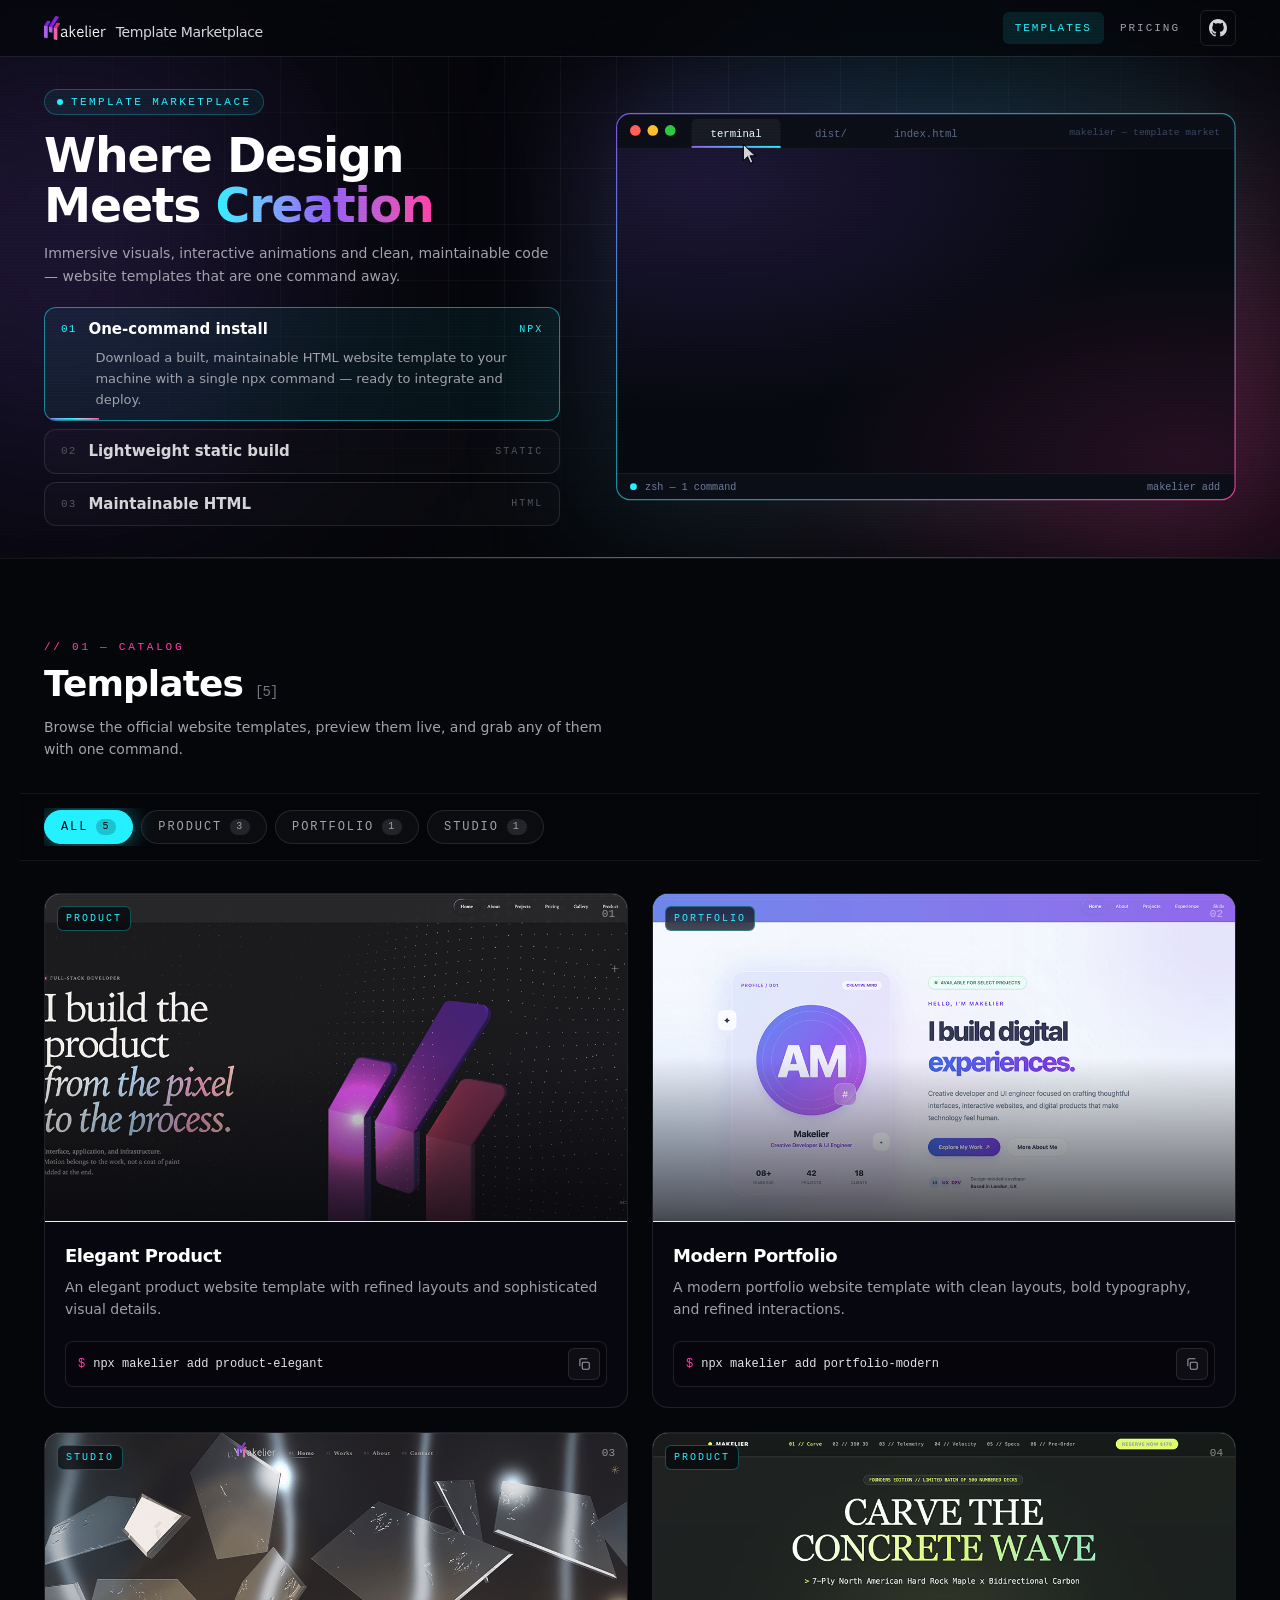
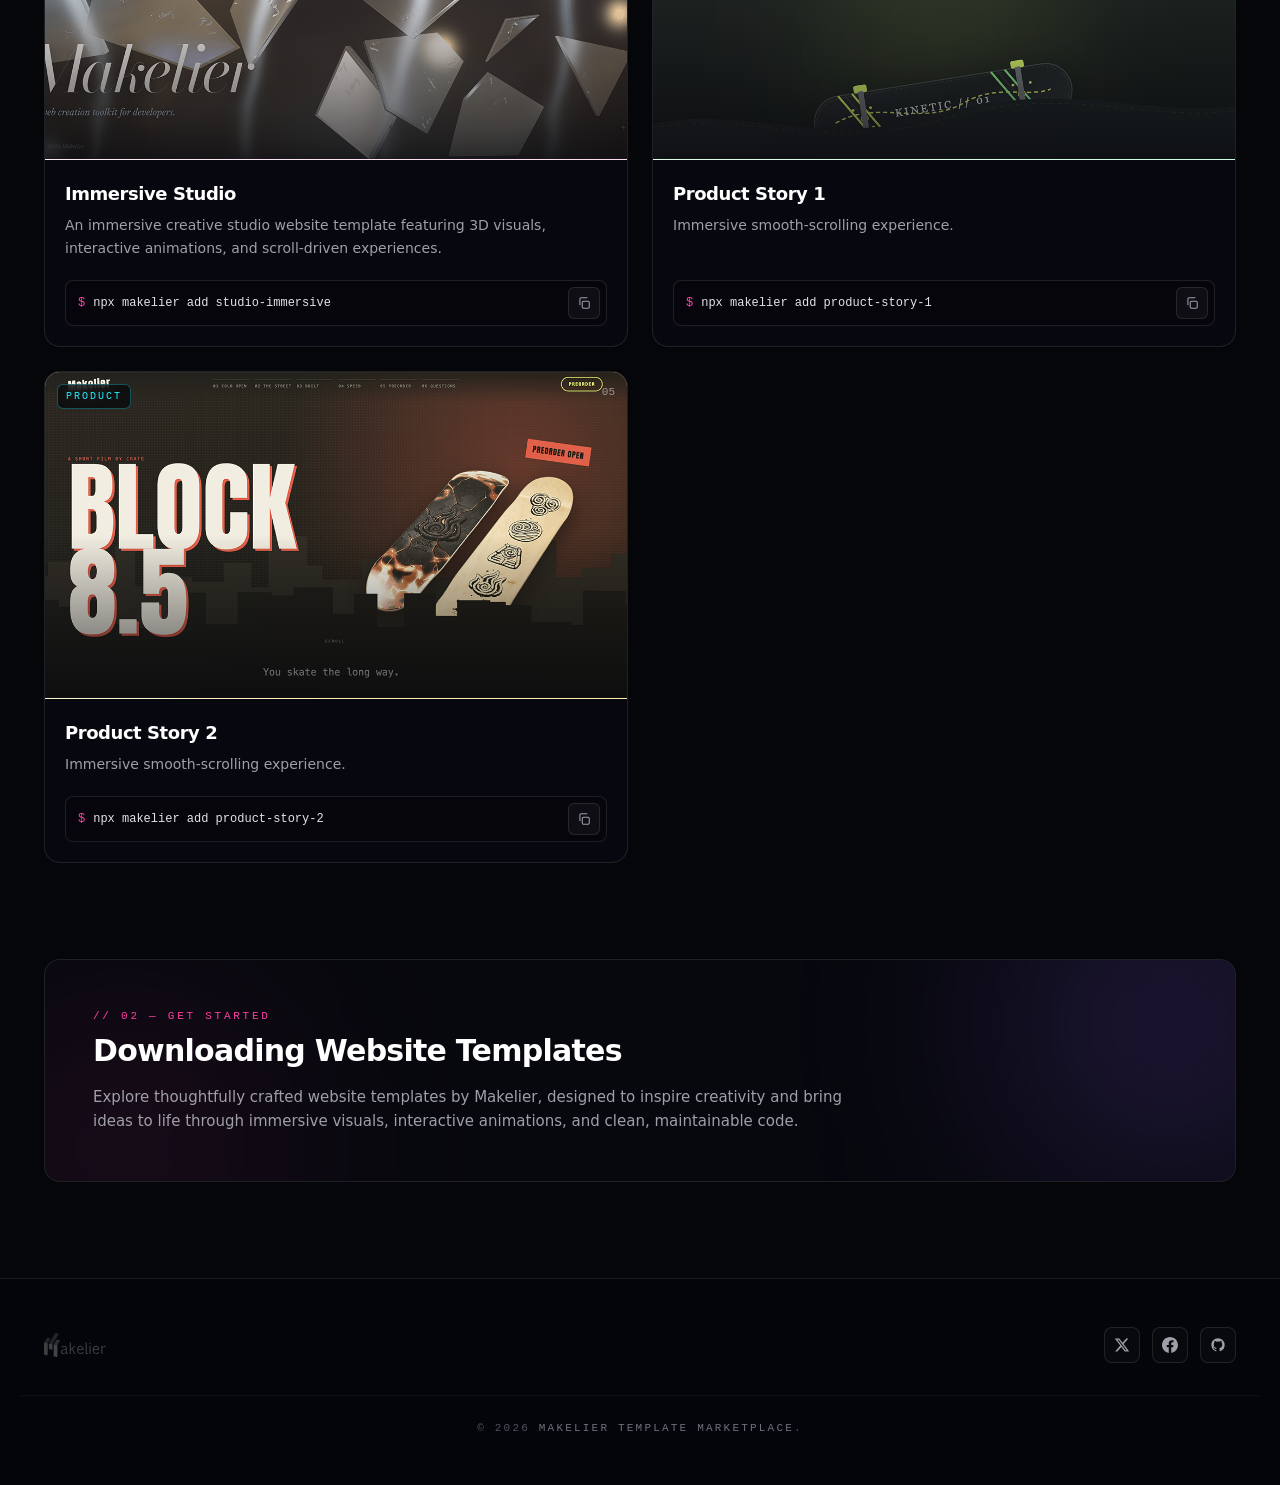
==== commit 4b719127: "update" ====
--- a/index.html
+++ b/index.html
@@ -6,7 +6,7 @@
         <meta name="description" content="Where Design Meets Creation.">
         <title>Makelier Template Marketplace</title>
         <link rel="stylesheet" href="./assets/home-CZGFvpOu.css">
-        <link rel="stylesheet" href="./assets/preload-helper-CoSiO9ec.css">
+        <link rel="stylesheet" href="./assets/preload-helper-BotgWChS.css">
     </head>
     <body class="mkl-page mkl-page--home">
         <div
@@ -16,7 +16,12 @@
                 class="mkl:pointer-events-none mkl:fixed mkl:inset-0 mkl:z-[70] mkl:opacity-[.06] mkl:mix-blend-overlay mkl:bg-[repeating-linear-gradient(0deg,#fff_0,#fff_1px,transparent_1px,transparent_3px)]"></div>
             <nav
                 data-component="site-nav"
-                class="mkl:fixed mkl:inset-x-0 mkl:top-0 mkl:z-50 mkl:border-b mkl:border-white/[0.06] mkl:bg-ink-950/70 mkl:backdrop-blur-xl">
+                data-site-nav="true"
+                data-open="false"
+                class="mkl:group/nav mkl:fixed mkl:inset-x-0 mkl:top-0 mkl:z-50 mkl:border-b mkl:border-white/[0.06]">
+                <div
+                    aria-hidden="true"
+                    class="mkl:pointer-events-none mkl:absolute mkl:inset-0 mkl:-z-10 mkl:bg-ink-950/70 mkl:backdrop-blur-xl"></div>
                 <div
                     class="mkl:mx-auto mkl:flex mkl:h-14 mkl:w-full mkl:max-w-[1240px] mkl:items-center mkl:justify-between mkl:px-6">
                     <a
@@ -77,20 +82,60 @@
                                 d="M416.420,496.788 L416.965,987.974 C416.965,987.974 417.433,1004.642 436.368,1007.554 C437.171,1007.849 551.916,1028.491 551.916,1028.491 C551.916,1028.491 575.297,1029.992 575.116,989.094 C575.386,987.527 574.991,520.932 574.991,520.932 L416.420,496.788 Z"></path>
                         </svg>
                         <span
-                            class="mkl:font-sans mkl:text-xs mkl:font-medium mkl:tracking-tight mkl:text-zinc-300 mkl:whitespace-nowrap mkl:sm:text-sm mkl:pt-2">Template Marketplace</span>
+                            class="mkl:pt-2 mkl:whitespace-nowrap mkl:font-sans mkl:text-xs mkl:font-medium mkl:tracking-tight mkl:text-zinc-300 mkl:sm:text-sm">Template Marketplace</span>
                     </a>
                     <div
-                        class="mkl:flex mkl:items-center mkl:gap-0.5 mkl:font-mono mkl:text-[11px] mkl:uppercase mkl:tracking-[.18em] mkl:sm:gap-1"><a
+                        class="mkl:hidden mkl:items-center mkl:gap-1 mkl:font-mono mkl:text-[11px] mkl:uppercase mkl:tracking-[.18em] mkl:md:flex"><a
                         href="./"
                         aria-current="page"
-                        class="mkl:rounded-md mkl:px-2.5 mkl:py-2 mkl:text-zinc-400 mkl:transition-colors mkl:hover:text-neon-cyan mkl:bg-neon-cyan/10 mkl:text-neon-cyan mkl:sm:px-3">Templates</a><a
+                        class="mkl:rounded-md mkl:bg-neon-cyan/10 mkl:px-2.5 mkl:py-2 mkl:text-neon-cyan mkl:transition-colors mkl:hover:text-neon-cyan mkl:sm:px-3">Templates</a><a
                         href="./pricing.html"
                         class="mkl:rounded-md mkl:px-2.5 mkl:py-2 mkl:text-zinc-400 mkl:transition-colors mkl:hover:text-neon-cyan mkl:sm:px-3">Pricing</a><a
                         href="https://github.com/xizon/Makelier"
                         target="_blank"
-                        rel="noopener"
+                        rel="noopener noreferrer"
+                        aria-label="GitHub"
                         class="mkl:ml-1 mkl:inline-flex mkl:size-9 mkl:items-center mkl:justify-center mkl:rounded-md mkl:border mkl:border-white/10 mkl:text-zinc-300 mkl:transition-colors mkl:hover:border-neon-cyan/50 mkl:hover:text-neon-cyan mkl:hover:shadow-[0_0_18px_-4px_rgba(34,240,255,.6)] mkl:focus-visible:outline-2 mkl:focus-visible:outline-neon-cyan"><svg width="20" class="mkl:size-[18px]" viewBox="0 0 16 16" fill="currentColor" aria-hidden="true"><path
                         d="M8 0C3.58 0 0 3.58 0 8c0 3.54 2.29 6.53 5.47 7.59.4.07.55-.17.55-.38 0-.19-.01-.82-.01-1.49-2.01.37-2.53-.49-2.69-.94-.09-.23-.48-.94-.82-1.13-.28-.15-.68-.52-.01-.53.63-.01 1.08.58 1.23.82.72 1.21 1.87.87 2.33.66.07-.52.28-.87.51-1.07-1.78-.2-3.64-.89-3.64-3.95 0-.87.31-1.59.82-2.15-.08-.2-.36-1.02.08-2.12 0 0 .67-.21 2.2.82.64-.18 1.32-.27 2-.27.68 0 1.36.09 2 .27 1.53-1.04 2.2-.82 2.2-.82.44 1.1.16 1.92.08 2.12.51.56.82 1.27.82 2.15 0 3.07-1.87 3.75-3.65 3.95.29.25.54.73.54 1.48 0 1.07-.01 1.93-.01 2.2 0 .21.15.46.55.38A8.013 8.013 0 0016 8c0-4.42-3.58-8-8-8z"></path></svg></a></div>
+                    <button
+                        type="button"
+                        data-nav-toggle="true"
+                        data-label-open="Open menu"
+                        data-label-close="Close menu"
+                        aria-label="Open menu"
+                        aria-expanded="false"
+                        aria-controls="mkl-site-nav-panel"
+                        class="mkl:-mr-2 mkl:inline-flex mkl:size-11 mkl:cursor-pointer mkl:items-center mkl:justify-center mkl:rounded-md mkl:text-zinc-200 mkl:transition-colors mkl:hover:text-neon-cyan mkl:focus-visible:outline-2 mkl:focus-visible:outline-neon-cyan mkl:md:hidden mkl:group-data-[open=true]/nav:text-neon-cyan"><span aria-hidden="true" class="mkl:relative mkl:block mkl:h-4 mkl:w-5"><span
+                        class="mkl:absolute mkl:left-0 mkl:h-0.5 mkl:w-full mkl:rounded-full mkl:bg-current mkl:transition-all mkl:duration-300 mkl:top-0 mkl:group-data-[open=true]/nav:translate-y-[7px] mkl:group-data-[open=true]/nav:rotate-45"></span><span
+                        class="mkl:absolute mkl:left-0 mkl:h-0.5 mkl:w-full mkl:rounded-full mkl:bg-current mkl:transition-all mkl:duration-300 mkl:top-[7px] mkl:group-data-[open=true]/nav:scale-x-0 mkl:group-data-[open=true]/nav:opacity-0"></span><span
+                        class="mkl:absolute mkl:left-0 mkl:h-0.5 mkl:w-full mkl:rounded-full mkl:bg-current mkl:transition-all mkl:duration-300 mkl:top-[14px] mkl:group-data-[open=true]/nav:-translate-y-[7px] mkl:group-data-[open=true]/nav:-rotate-45"></span></span></button>
+                </div>
+                <div
+                    id="mkl-site-nav-panel"
+                    data-nav-panel="true"
+                    class="mkl:invisible mkl:fixed mkl:inset-x-0 mkl:bottom-0 mkl:top-14 mkl:z-40 mkl:-translate-y-2 mkl:overflow-y-auto mkl:overscroll-contain mkl:bg-ink-950/95 mkl:opacity-0 mkl:backdrop-blur-2xl mkl:transition-[opacity,translate,visibility] mkl:duration-300 mkl:md:hidden mkl:group-data-[open=true]/nav:visible mkl:group-data-[open=true]/nav:translate-y-0 mkl:group-data-[open=true]/nav:opacity-100">
+                    <ul
+                        data-nav-list="true"
+                        class="mkl:mx-auto mkl:w-full mkl:max-w-[1240px] mkl:border-t mkl:border-white/[0.04]">
+                        <li><a
+                            href="./"
+                            aria-current="page"
+                            class="mkl:flex mkl:items-center mkl:gap-4 mkl:border-b mkl:border-white/[0.06] mkl:px-6 mkl:py-5 mkl:font-mono mkl:text-sm mkl:uppercase mkl:tracking-[.18em] mkl:transition-colors mkl:active:bg-white/[0.06] mkl:focus-visible:outline-2 mkl:focus-visible:-outline-offset-2 mkl:focus-visible:outline-neon-cyan mkl:bg-neon-cyan/[0.07] mkl:text-neon-cyan"><span class="mkl:text-[11px] mkl:tracking-widest mkl:text-neon-cyan">01</span><span>Templates</span><span aria-hidden="true" class="mkl:ml-auto mkl:text-zinc-600">→</span></a></li>
+                        <li><a
+                            href="./pricing.html"
+                            class="mkl:flex mkl:items-center mkl:gap-4 mkl:border-b mkl:border-white/[0.06] mkl:px-6 mkl:py-5 mkl:font-mono mkl:text-sm mkl:uppercase mkl:tracking-[.18em] mkl:transition-colors mkl:active:bg-white/[0.06] mkl:focus-visible:outline-2 mkl:focus-visible:-outline-offset-2 mkl:focus-visible:outline-neon-cyan mkl:text-zinc-300 mkl:hover:text-neon-cyan"><span class="mkl:text-[11px] mkl:tracking-widest mkl:text-zinc-600">02</span><span>Pricing</span><span aria-hidden="true" class="mkl:ml-auto mkl:text-zinc-600">→</span></a></li>
+                        <li><a
+                            href="https://github.com/xizon/Makelier"
+                            target="_blank"
+                            rel="noopener noreferrer"
+                            class="mkl:flex mkl:items-center mkl:gap-4 mkl:border-b mkl:border-white/[0.06] mkl:px-6 mkl:py-5 mkl:font-mono mkl:text-sm mkl:uppercase mkl:tracking-[.18em] mkl:transition-colors mkl:active:bg-white/[0.06] mkl:focus-visible:outline-2 mkl:focus-visible:-outline-offset-2 mkl:focus-visible:outline-neon-cyan mkl:text-zinc-300 mkl:hover:text-neon-cyan"><span class="mkl:text-[11px] mkl:tracking-widest mkl:text-zinc-600">03</span><span class="mkl:inline-flex mkl:shrink-0 mkl:items-center"><svg
+                            width="20"
+                            class="mkl:size-[18px]"
+                            viewBox="0 0 16 16"
+                            fill="currentColor"
+                            aria-hidden="true"><path
+                            d="M8 0C3.58 0 0 3.58 0 8c0 3.54 2.29 6.53 5.47 7.59.4.07.55-.17.55-.38 0-.19-.01-.82-.01-1.49-2.01.37-2.53-.49-2.69-.94-.09-.23-.48-.94-.82-1.13-.28-.15-.68-.52-.01-.53.63-.01 1.08.58 1.23.82.72 1.21 1.87.87 2.33.66.07-.52.28-.87.51-1.07-1.78-.2-3.64-.89-3.64-3.95 0-.87.31-1.59.82-2.15-.08-.2-.36-1.02.08-2.12 0 0 .67-.21 2.2.82.64-.18 1.32-.27 2-.27.68 0 1.36.09 2 .27 1.53-1.04 2.2-.82 2.2-.82.44 1.1.16 1.92.08 2.12.51.56.82 1.27.82 2.15 0 3.07-1.87 3.75-3.65 3.95.29.25.54.73.54 1.48 0 1.07-.01 1.93-.01 2.2 0 .21.15.46.55.38A8.013 8.013 0 0016 8c0-4.42-3.58-8-8-8z"></path></svg></span><span>GitHub</span><span aria-hidden="true" class="mkl:ml-auto mkl:text-zinc-600">↗</span></a></li>
+                    </ul>
                 </div>
             </nav>
             <header
@@ -117,9 +162,9 @@
                             class="mkl:mb-4 mkl:inline-flex mkl:items-center mkl:gap-2 mkl:rounded-full mkl:border mkl:border-neon-cyan/25 mkl:bg-neon-cyan/[0.06] mkl:px-3 mkl:py-1 mkl:font-mono mkl:text-[11px] mkl:uppercase mkl:tracking-[.22em] mkl:text-neon-cyan"><span class="mkl:size-1.5 mkl:animate-pulse-dot mkl:rounded-full mkl:bg-neon-cyan"></span>Template Marketplace</p>
                         <h1
                             data-hero-in="true"
-                            class="mkl:text-[clamp(2rem,3.7vw,3.2rem)] mkl:font-extrabold mkl:leading-[1.04] mkl:tracking-tight mkl:text-white"><span class="mkl:sr-only">Makelier Template Marketplace — </span>Where Design Meets <span
+                            class="mkl:text-[clamp(2rem,3.7vw,3.2rem)] mkl:font-extrabold mkl:leading-[1.04] mkl:tracking-tight mkl:text-white"><span><span class="mkl:sr-only">Makelier Template Marketplace — </span>Where Design Meets <span
                             class="mkl-glitch mkl:bg-linear-to-r mkl:from-neon-cyan mkl:via-neon-violet mkl:to-neon-pink mkl:bg-clip-text mkl:text-transparent"
-                            data-text="Creation">Creation</span></h1>
+                            data-text="Creation">Creation</span></span></h1>
                         <p
                             data-hero-in="true"
                             class="mkl:mt-3 mkl:max-w-[34rem] mkl:text-sm mkl:leading-relaxed mkl:text-zinc-400">Immersive visuals, interactive animations and clean, maintainable code — website templates that are one command away.</p>
@@ -412,12 +457,12 @@
                                 href="https://uiux.cc/Makelier/sites/product-elegant/dist/home.html"
                                 target="_blank"
                                 rel="noopener"
-                                title="Elegant Product Live Preview"
-                                style="--from:#ede9fe;--to:#ddd6fe">
+                                title="Elegant Product"
+                                style="--from:#ede9fe;--to:#ddd6fe;">
                                 <img
                                     class="mkl:absolute mkl:inset-0 mkl:size-full mkl:object-cover mkl:opacity-90 mkl:saturate-[.9] mkl:transition mkl:duration-700 mkl:group-hover/preview:scale-[1.05] mkl:group-hover/preview:opacity-100 mkl:group-hover/preview:saturate-100"
                                     src="./assets/images/preview/product-elegant.png"
-                                    alt="Elegant Product preview"
+                                    alt="Elegant Product"
                                     loading="lazy">
                                 <span
                                     aria-hidden="true"
@@ -476,12 +521,12 @@
                                 href="https://uiux.cc/Makelier/sites/portfolio-modern/dist/home.html"
                                 target="_blank"
                                 rel="noopener"
-                                title="Modern Portfolio Live Preview"
-                                style="--from:#e0f2fe;--to:#bae6fd">
+                                title="Modern Portfolio"
+                                style="--from:#e0f2fe;--to:#bae6fd;">
                                 <img
                                     class="mkl:absolute mkl:inset-0 mkl:size-full mkl:object-cover mkl:opacity-90 mkl:saturate-[.9] mkl:transition mkl:duration-700 mkl:group-hover/preview:scale-[1.05] mkl:group-hover/preview:opacity-100 mkl:group-hover/preview:saturate-100"
                                     src="./assets/images/preview/portfolio-modern.png"
-                                    alt="Modern Portfolio preview"
+                                    alt="Modern Portfolio"
                                     loading="lazy">
                                 <span
                                     aria-hidden="true"
@@ -540,12 +585,12 @@
                                 href="https://uiux.cc/Makelier/sites/studio-immersive/dist/home.html"
                                 target="_blank"
                                 rel="noopener"
-                                title="Immersive Studio Live Preview"
-                                style="--from:#fce7f3;--to:#fbcfe8">
+                                title="Immersive Studio"
+                                style="--from:#fce7f3;--to:#fbcfe8;">
                                 <img
                                     class="mkl:absolute mkl:inset-0 mkl:size-full mkl:object-cover mkl:opacity-90 mkl:saturate-[.9] mkl:transition mkl:duration-700 mkl:group-hover/preview:scale-[1.05] mkl:group-hover/preview:opacity-100 mkl:group-hover/preview:saturate-100"
                                     src="./assets/images/preview/studio-immersive.png"
-                                    alt="Immersive Studio preview"
+                                    alt="Immersive Studio"
                                     loading="lazy">
                                 <span
                                     aria-hidden="true"
@@ -604,12 +649,12 @@
                                 href="https://uiux.cc/Makelier/sites/product-story-1/dist/home.html"
                                 target="_blank"
                                 rel="noopener"
-                                title="Product Story 1 Live Preview"
-                                style="--from:#dcfce7;--to:#bbf7d0">
+                                title="Product Story 1"
+                                style="--from:#dcfce7;--to:#bbf7d0;">
                                 <img
                                     class="mkl:absolute mkl:inset-0 mkl:size-full mkl:object-cover mkl:opacity-90 mkl:saturate-[.9] mkl:transition mkl:duration-700 mkl:group-hover/preview:scale-[1.05] mkl:group-hover/preview:opacity-100 mkl:group-hover/preview:saturate-100"
                                     src="./assets/images/preview/product-story-1.png"
-                                    alt="Product Story 1 preview"
+                                    alt="Product Story 1"
                                     loading="lazy">
                                 <span
                                     aria-hidden="true"
@@ -668,12 +713,12 @@
                                 href="https://uiux.cc/Makelier/sites/product-story-2/dist/home.html"
                                 target="_blank"
                                 rel="noopener"
-                                title="Product Story 2 Live Preview"
-                                style="--from:#fef3c7;--to:#fde68a">
+                                title="Product Story 2"
+                                style="--from:#fef3c7;--to:#fde68a;">
                                 <img
                                     class="mkl:absolute mkl:inset-0 mkl:size-full mkl:object-cover mkl:opacity-90 mkl:saturate-[.9] mkl:transition mkl:duration-700 mkl:group-hover/preview:scale-[1.05] mkl:group-hover/preview:opacity-100 mkl:group-hover/preview:saturate-100"
                                     src="./assets/images/preview/product-story-2.png"
-                                    alt="Product Story 2 preview"
+                                    alt="Product Story 2"
                                     loading="lazy">
                                 <span
                                     aria-hidden="true"
@@ -804,17 +849,20 @@
                     <div class="mkl-site-footer__socials mkl:flex mkl:items-center mkl:gap-3"><a
                         href="https://x.com/uiux_lab"
                         target="_blank"
-                        rel="noopener"
+                        rel="noopener noreferrer"
+                        aria-label="X"
                         class="mkl:inline-flex mkl:size-9 mkl:items-center mkl:justify-center mkl:rounded-lg mkl:border mkl:border-white/10 mkl:bg-white/[0.02] mkl:text-zinc-400 mkl:transition-all mkl:hover:border-neon-cyan/50 mkl:hover:bg-neon-cyan/10 mkl:hover:text-neon-cyan mkl:focus-visible:outline-2 mkl:focus-visible:outline-neon-cyan"><svg width="20" class="mkl:size-4" viewBox="0 0 24 24" fill="currentColor" aria-hidden="true"><path
                         d="M18.244 2.25h3.308l-7.227 8.26 8.502 11.24H16.17l-5.214-6.817L4.99 21.75H1.68l7.73-8.835L1.254 2.25H8.08l4.713 6.231zm-1.161 17.52h1.833L7.084 4.126H5.117z"></path></svg></a><a
                         href="https://www.facebook.com/uiuxlabhome"
                         target="_blank"
-                        rel="noopener"
+                        rel="noopener noreferrer"
+                        aria-label="Facebook"
                         class="mkl:inline-flex mkl:size-9 mkl:items-center mkl:justify-center mkl:rounded-lg mkl:border mkl:border-white/10 mkl:bg-white/[0.02] mkl:text-zinc-400 mkl:transition-all mkl:hover:border-neon-cyan/50 mkl:hover:bg-neon-cyan/10 mkl:hover:text-neon-cyan mkl:focus-visible:outline-2 mkl:focus-visible:outline-neon-cyan"><svg width="20" class="mkl:size-4" viewBox="0 0 24 24" fill="currentColor" aria-hidden="true"><path
                         d="M24 12.073c0-6.627-5.373-12-12-12s-12 5.373-12 12c0 5.99 4.388 10.954 10.125 11.854v-8.385H7.078v-3.47h3.047V9.43c0-3.007 1.792-4.669 4.533-4.669 1.312 0 2.686.235 2.686.235v2.953H15.83c-1.491 0-1.956.925-1.956 1.874v2.25h3.328l-.532 3.47h-2.796v8.385C19.612 23.027 24 18.062 24 12.073z"></path></svg></a><a
                         href="https://github.com/xizon/Makelier"
                         target="_blank"
-                        rel="noopener"
+                        rel="noopener noreferrer"
+                        aria-label="GitHub"
                         class="mkl:inline-flex mkl:size-9 mkl:items-center mkl:justify-center mkl:rounded-lg mkl:border mkl:border-white/10 mkl:bg-white/[0.02] mkl:text-zinc-400 mkl:transition-all mkl:hover:border-neon-cyan/50 mkl:hover:bg-neon-cyan/10 mkl:hover:text-neon-cyan mkl:focus-visible:outline-2 mkl:focus-visible:outline-neon-cyan"><svg width="20" class="mkl:size-4" viewBox="0 0 24 24" fill="currentColor" aria-hidden="true"><path
                         d="M12 2C6.477 2 2 6.484 2 12.017c0 4.425 2.865 8.18 6.839 9.504.5.092.682-.217.682-.483 0-.237-.008-.868-.013-1.703-2.782.605-3.369-1.343-3.369-1.343-.454-1.158-1.11-1.466-1.11-1.466-.908-.62.069-.608.069-.608 1.003.07 1.53 1.032 1.53 1.032.892 1.53 2.341 1.088 2.91.832.092-.647.35-1.088.636-1.338-2.22-.253-4.555-1.113-4.555-4.951 0-1.093.39-1.988 1.029-2.688-.103-.253-.446-1.272.098-2.65 0 0 .84-.27 2.75 1.026A9.564 9.564 0 0112 6.844c.85.004 1.705.115 2.504.337 1.909-1.296 2.747-1.027 2.747-1.027.546 1.379.202 2.398.1 2.651.64.7 1.028 1.595 1.028 2.688 0 3.848-2.339 4.695-4.566 4.943.359.309.678.92.678 1.855 0 1.338-.012 2.419-.012 2.747 0 .268.18.58.688.482A10.019 10.019 0 0022 12.017C22 6.484 17.522 2 12 2z"></path></svg></a></div>
                 </div>
@@ -826,6 +874,28 @@
                         class="mkl:text-zinc-500 mkl:transition-colors mkl:hover:text-neon-cyan">Makelier Template Marketplace</a>.</p>
                 </div>
             </footer>
+            <button
+                data-component="back-to-top"
+                type="button"
+                data-back-to-top="true"
+                data-threshold="400"
+                data-visible="false"
+                aria-label="Back to top"
+                title="Back to top"
+                class="mkl-back-to-top mkl:pointer-events-none mkl:invisible mkl:fixed mkl:bottom-[calc(1.5rem+env(safe-area-inset-bottom))] mkl:right-6 mkl:z-40 mkl:inline-flex mkl:size-11 mkl:translate-y-3 mkl:cursor-pointer mkl:items-center mkl:justify-center mkl:rounded-full mkl:border mkl:border-white/10 mkl:bg-ink-900/80 mkl:text-zinc-300 mkl:opacity-0 mkl:backdrop-blur-md mkl:transition-[opacity,translate,visibility,color,border-color,box-shadow] mkl:duration-300 mkl:hover:border-neon-cyan/50 mkl:hover:text-neon-cyan mkl:hover:shadow-[0_0_22px_-4px_rgba(34,240,255,.6)] mkl:focus-visible:outline-2 mkl:focus-visible:outline-offset-2 mkl:focus-visible:outline-neon-cyan mkl:data-[visible=true]:pointer-events-auto mkl:data-[visible=true]:visible mkl:data-[visible=true]:translate-y-0 mkl:data-[visible=true]:opacity-100 mkl:sm:right-8">
+                <svg
+                    class="mkl:size-5"
+                    viewBox="0 0 24 24"
+                    fill="none"
+                    stroke="currentColor"
+                    stroke-width="2"
+                    stroke-linecap="round"
+                    stroke-linejoin="round"
+                    aria-hidden="true">
+                    <path d="M12 19V5"></path>
+                    <path d="M5 12l7-7 7 7"></path>
+                </svg>
+            </button>
         </div>
         <script type="module" src="./assets/home.js"></script>
     </body>
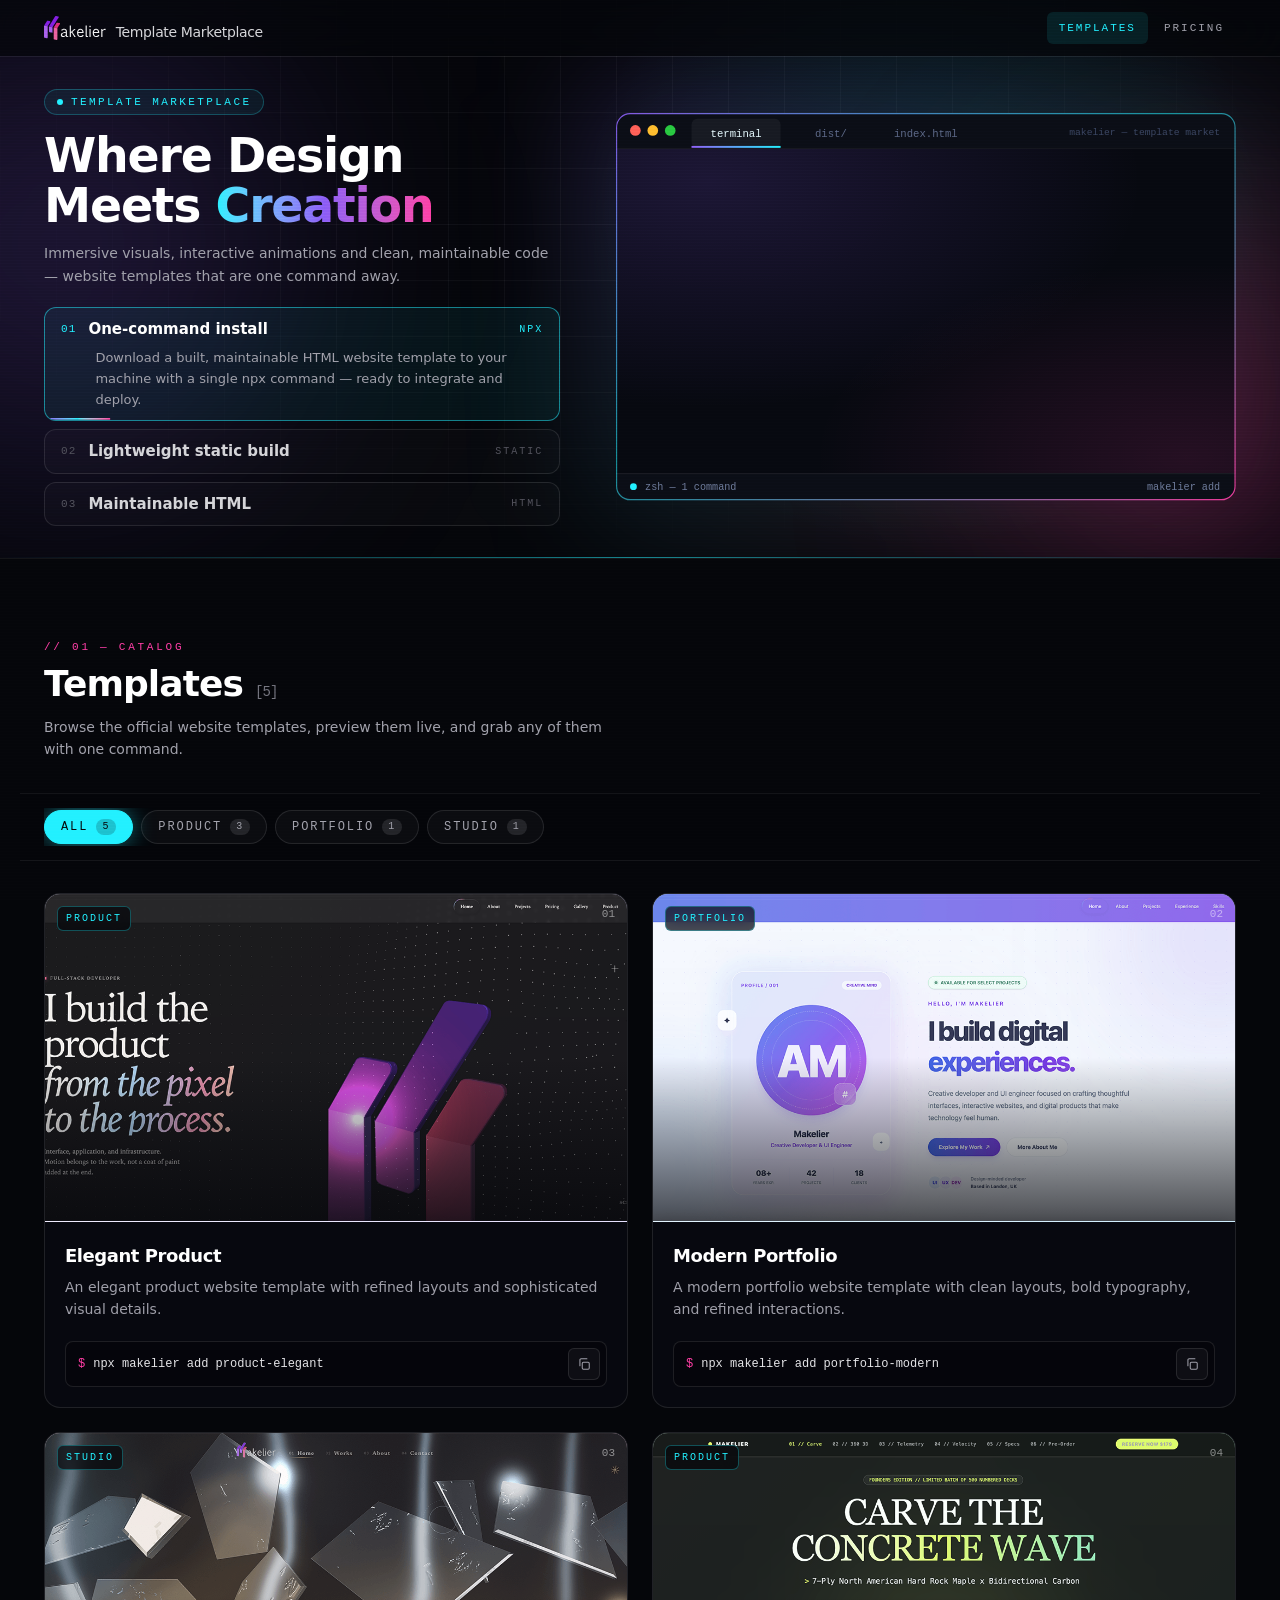
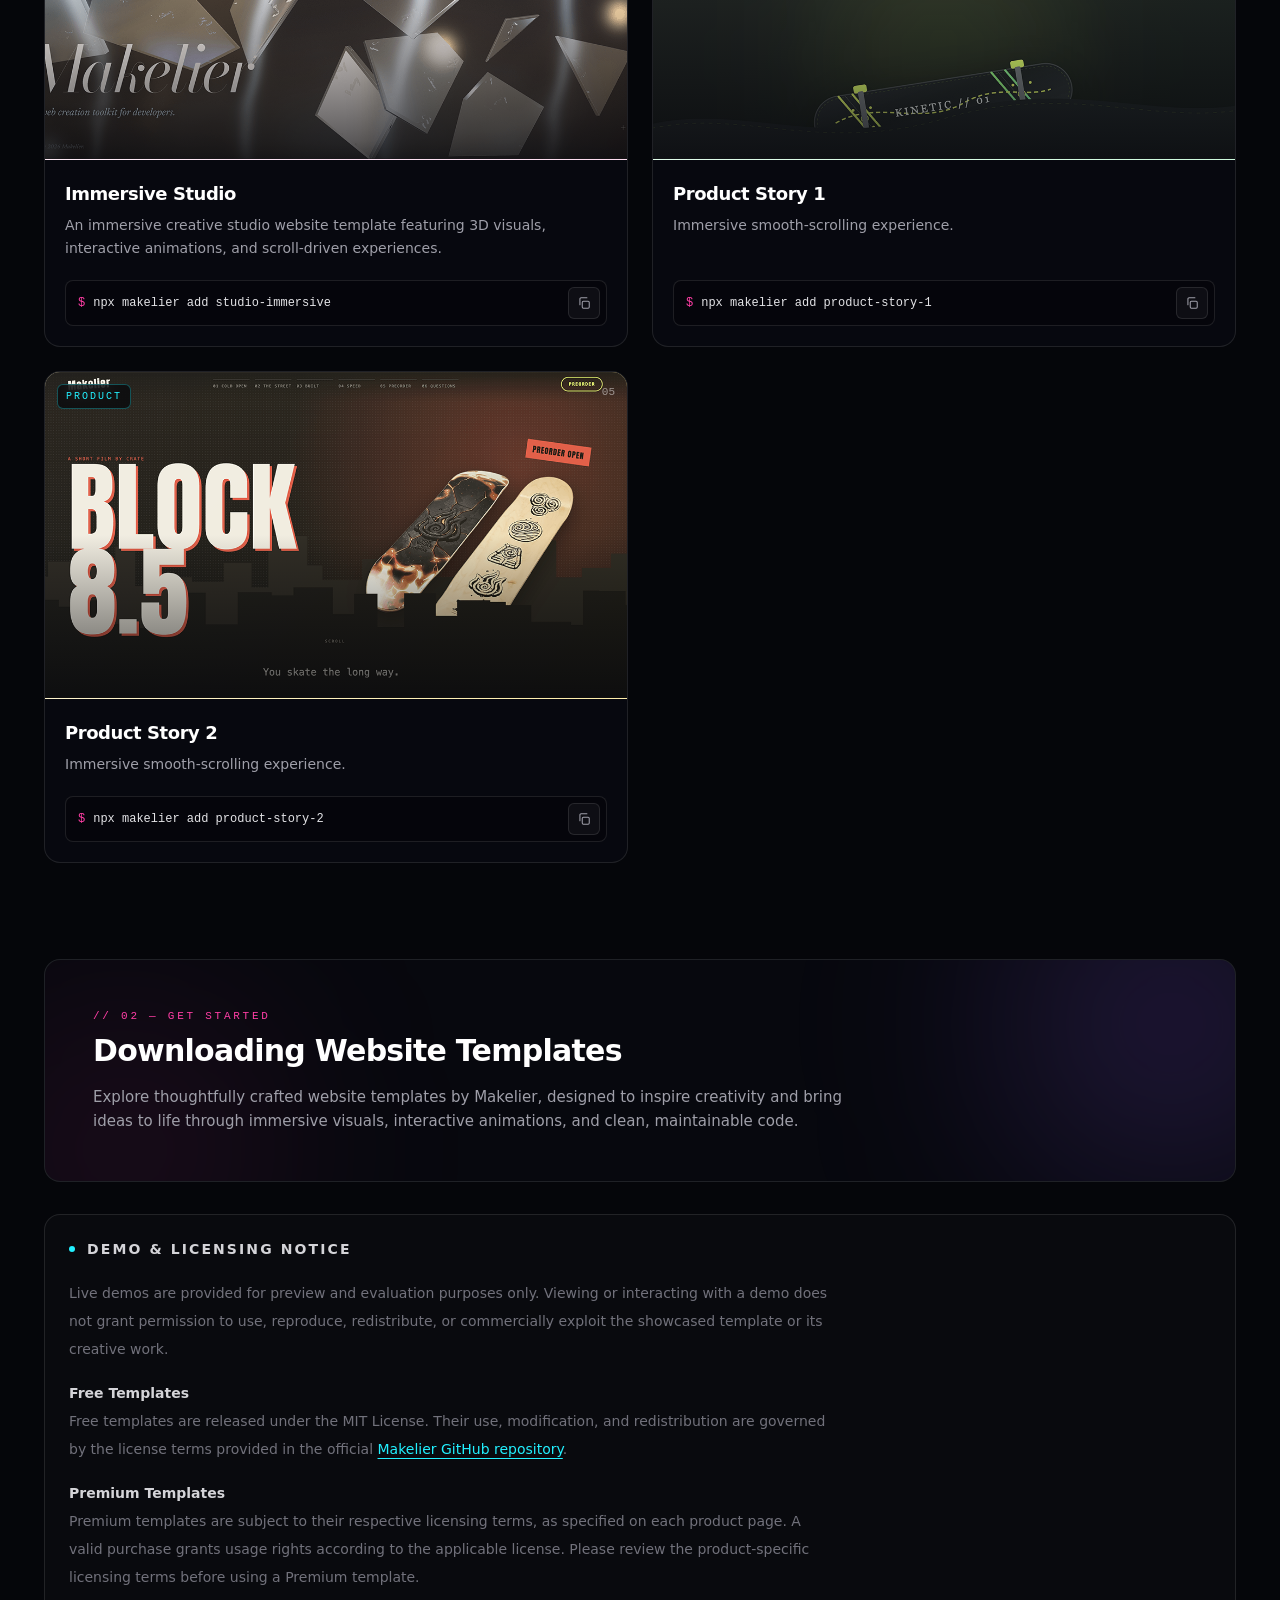
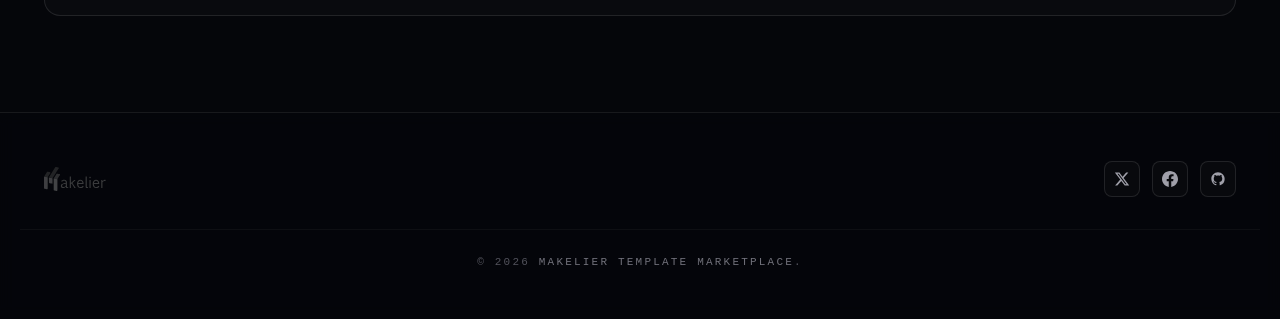
==== commit b2dbe7bc: "update" ====
--- a/index.html
+++ b/index.html
@@ -6,7 +6,7 @@
         <meta name="description" content="Where Design Meets Creation.">
         <title>Makelier Template Marketplace</title>
         <link rel="stylesheet" href="./assets/home-CZGFvpOu.css">
-        <link rel="stylesheet" href="./assets/preload-helper-BotgWChS.css">
+        <link rel="stylesheet" href="./assets/preload-helper-DAhXUq3U.css">
     </head>
     <body class="mkl-page mkl-page--home">
         <div
@@ -90,13 +90,7 @@
                         aria-current="page"
                         class="mkl:rounded-md mkl:bg-neon-cyan/10 mkl:px-2.5 mkl:py-2 mkl:text-neon-cyan mkl:transition-colors mkl:hover:text-neon-cyan mkl:sm:px-3">Templates</a><a
                         href="./pricing.html"
-                        class="mkl:rounded-md mkl:px-2.5 mkl:py-2 mkl:text-zinc-400 mkl:transition-colors mkl:hover:text-neon-cyan mkl:sm:px-3">Pricing</a><a
-                        href="https://github.com/xizon/Makelier"
-                        target="_blank"
-                        rel="noopener noreferrer"
-                        aria-label="GitHub"
-                        class="mkl:ml-1 mkl:inline-flex mkl:size-9 mkl:items-center mkl:justify-center mkl:rounded-md mkl:border mkl:border-white/10 mkl:text-zinc-300 mkl:transition-colors mkl:hover:border-neon-cyan/50 mkl:hover:text-neon-cyan mkl:hover:shadow-[0_0_18px_-4px_rgba(34,240,255,.6)] mkl:focus-visible:outline-2 mkl:focus-visible:outline-neon-cyan"><svg width="20" class="mkl:size-[18px]" viewBox="0 0 16 16" fill="currentColor" aria-hidden="true"><path
-                        d="M8 0C3.58 0 0 3.58 0 8c0 3.54 2.29 6.53 5.47 7.59.4.07.55-.17.55-.38 0-.19-.01-.82-.01-1.49-2.01.37-2.53-.49-2.69-.94-.09-.23-.48-.94-.82-1.13-.28-.15-.68-.52-.01-.53.63-.01 1.08.58 1.23.82.72 1.21 1.87.87 2.33.66.07-.52.28-.87.51-1.07-1.78-.2-3.64-.89-3.64-3.95 0-.87.31-1.59.82-2.15-.08-.2-.36-1.02.08-2.12 0 0 .67-.21 2.2.82.64-.18 1.32-.27 2-.27.68 0 1.36.09 2 .27 1.53-1.04 2.2-.82 2.2-.82.44 1.1.16 1.92.08 2.12.51.56.82 1.27.82 2.15 0 3.07-1.87 3.75-3.65 3.95.29.25.54.73.54 1.48 0 1.07-.01 1.93-.01 2.2 0 .21.15.46.55.38A8.013 8.013 0 0016 8c0-4.42-3.58-8-8-8z"></path></svg></a></div>
+                        class="mkl:rounded-md mkl:px-2.5 mkl:py-2 mkl:text-zinc-400 mkl:transition-colors mkl:hover:text-neon-cyan mkl:sm:px-3">Pricing</a></div>
                     <button
                         type="button"
                         data-nav-toggle="true"
@@ -124,17 +118,6 @@
                         <li><a
                             href="./pricing.html"
                             class="mkl:flex mkl:items-center mkl:gap-4 mkl:border-b mkl:border-white/[0.06] mkl:px-6 mkl:py-5 mkl:font-mono mkl:text-sm mkl:uppercase mkl:tracking-[.18em] mkl:transition-colors mkl:active:bg-white/[0.06] mkl:focus-visible:outline-2 mkl:focus-visible:-outline-offset-2 mkl:focus-visible:outline-neon-cyan mkl:text-zinc-300 mkl:hover:text-neon-cyan"><span class="mkl:text-[11px] mkl:tracking-widest mkl:text-zinc-600">02</span><span>Pricing</span><span aria-hidden="true" class="mkl:ml-auto mkl:text-zinc-600">→</span></a></li>
-                        <li><a
-                            href="https://github.com/xizon/Makelier"
-                            target="_blank"
-                            rel="noopener noreferrer"
-                            class="mkl:flex mkl:items-center mkl:gap-4 mkl:border-b mkl:border-white/[0.06] mkl:px-6 mkl:py-5 mkl:font-mono mkl:text-sm mkl:uppercase mkl:tracking-[.18em] mkl:transition-colors mkl:active:bg-white/[0.06] mkl:focus-visible:outline-2 mkl:focus-visible:-outline-offset-2 mkl:focus-visible:outline-neon-cyan mkl:text-zinc-300 mkl:hover:text-neon-cyan"><span class="mkl:text-[11px] mkl:tracking-widest mkl:text-zinc-600">03</span><span class="mkl:inline-flex mkl:shrink-0 mkl:items-center"><svg
-                            width="20"
-                            class="mkl:size-[18px]"
-                            viewBox="0 0 16 16"
-                            fill="currentColor"
-                            aria-hidden="true"><path
-                            d="M8 0C3.58 0 0 3.58 0 8c0 3.54 2.29 6.53 5.47 7.59.4.07.55-.17.55-.38 0-.19-.01-.82-.01-1.49-2.01.37-2.53-.49-2.69-.94-.09-.23-.48-.94-.82-1.13-.28-.15-.68-.52-.01-.53.63-.01 1.08.58 1.23.82.72 1.21 1.87.87 2.33.66.07-.52.28-.87.51-1.07-1.78-.2-3.64-.89-3.64-3.95 0-.87.31-1.59.82-2.15-.08-.2-.36-1.02.08-2.12 0 0 .67-.21 2.2.82.64-.18 1.32-.27 2-.27.68 0 1.36.09 2 .27 1.53-1.04 2.2-.82 2.2-.82.44 1.1.16 1.92.08 2.12.51.56.82 1.27.82 2.15 0 3.07-1.87 3.75-3.65 3.95.29.25.54.73.54 1.48 0 1.07-.01 1.93-.01 2.2 0 .21.15.46.55.38A8.013 8.013 0 0016 8c0-4.42-3.58-8-8-8z"></path></svg></span><span>GitHub</span><span aria-hidden="true" class="mkl:ml-auto mkl:text-zinc-600">↗</span></a></li>
                     </ul>
                 </div>
             </nav>
@@ -773,7 +756,7 @@
                 <section
                     data-component="usage-guide"
                     id="get-started"
-                    class="mkl:mx-auto mkl:w-full mkl:max-w-[1240px] mkl:px-6 mkl:pb-24"
+                    class="mkl:mx-auto mkl:w-full mkl:max-w-[1240px] mkl:px-6"
                     aria-labelledby="mkl-guide-title">
                     <div
                         class="mkl:relative mkl:overflow-hidden mkl:rounded-2xl mkl:border mkl:border-white/10 mkl:bg-ink-900/60 mkl:p-8 mkl:sm:p-12">
@@ -790,6 +773,26 @@
                                 id="mkl-guide-title"
                                 class="mkl:mt-2 mkl:text-2xl mkl:font-bold mkl:tracking-tight mkl:text-white mkl:sm:text-3xl">Downloading Website Templates</h2>
                             <p class="mkl:mt-4 mkl:max-w-3xl mkl:text-[15px] mkl:leading-relaxed mkl:text-zinc-400">Explore thoughtfully crafted website templates by Makelier, designed to inspire creativity and bring ideas to life through immersive visuals, interactive animations, and clean, maintainable code.</p>
+                        </div>
+                    </div>
+                </section>
+                <section
+                    data-component="notice"
+                    class="mkl:relative mkl:mx-auto mkl:w-full mkl:max-w-[1240px] mkl:px-6 mkl:pb-24 mkl:pt-8 lg:mkl:px-12">
+                    <div class="mkl:rounded-2xl mkl:border mkl:border-white/10 mkl:bg-white/[.02] mkl:p-6 md:mkl:p-8">
+                        <div class="mkl:mb-5 mkl:flex mkl:items-center mkl:gap-3">
+                            <span class="mkl:h-1.5 mkl:w-1.5 mkl:rounded-full mkl:bg-neon-cyan"></span>
+                            <h2
+                                class="mkl:text-sm mkl:font-semibold mkl:uppercase mkl:tracking-[.15em] mkl:text-zinc-300">Demo &amp; Licensing Notice</h2>
+                        </div>
+                        <div class="mkl:max-w-3xl mkl:space-y-4 mkl:text-sm mkl:leading-7 mkl:text-zinc-500">
+                            <p>Live demos are provided for preview and evaluation purposes only. Viewing or interacting with a demo does not grant permission to use, reproduce, redistribute, or commercially exploit the showcased template or its creative work.</p>
+                            <p><strong class="mkl:text-zinc-300">Free Templates</strong><br>Free templates are released under the MIT License. Their use, modification, and redistribution are governed by the license terms provided in the official <a
+                                href="https://github.com/xizon/Makelier"
+                                target="_blank"
+                                rel="noopener noreferrer"
+                                class="mkl:text-neon-cyan mkl:underline mkl:underline-offset-4 mkl:transition-colors mkl:hover:text-white">Makelier GitHub repository</a>.</p>
+                            <p><strong class="mkl:text-zinc-300">Premium Templates</strong><br>Premium templates are subject to their respective licensing terms, as specified on each product page. A valid purchase grants usage rights according to the applicable license. Please review the product-specific licensing terms before using a Premium template.</p>
                         </div>
                     </div>
                 </section>
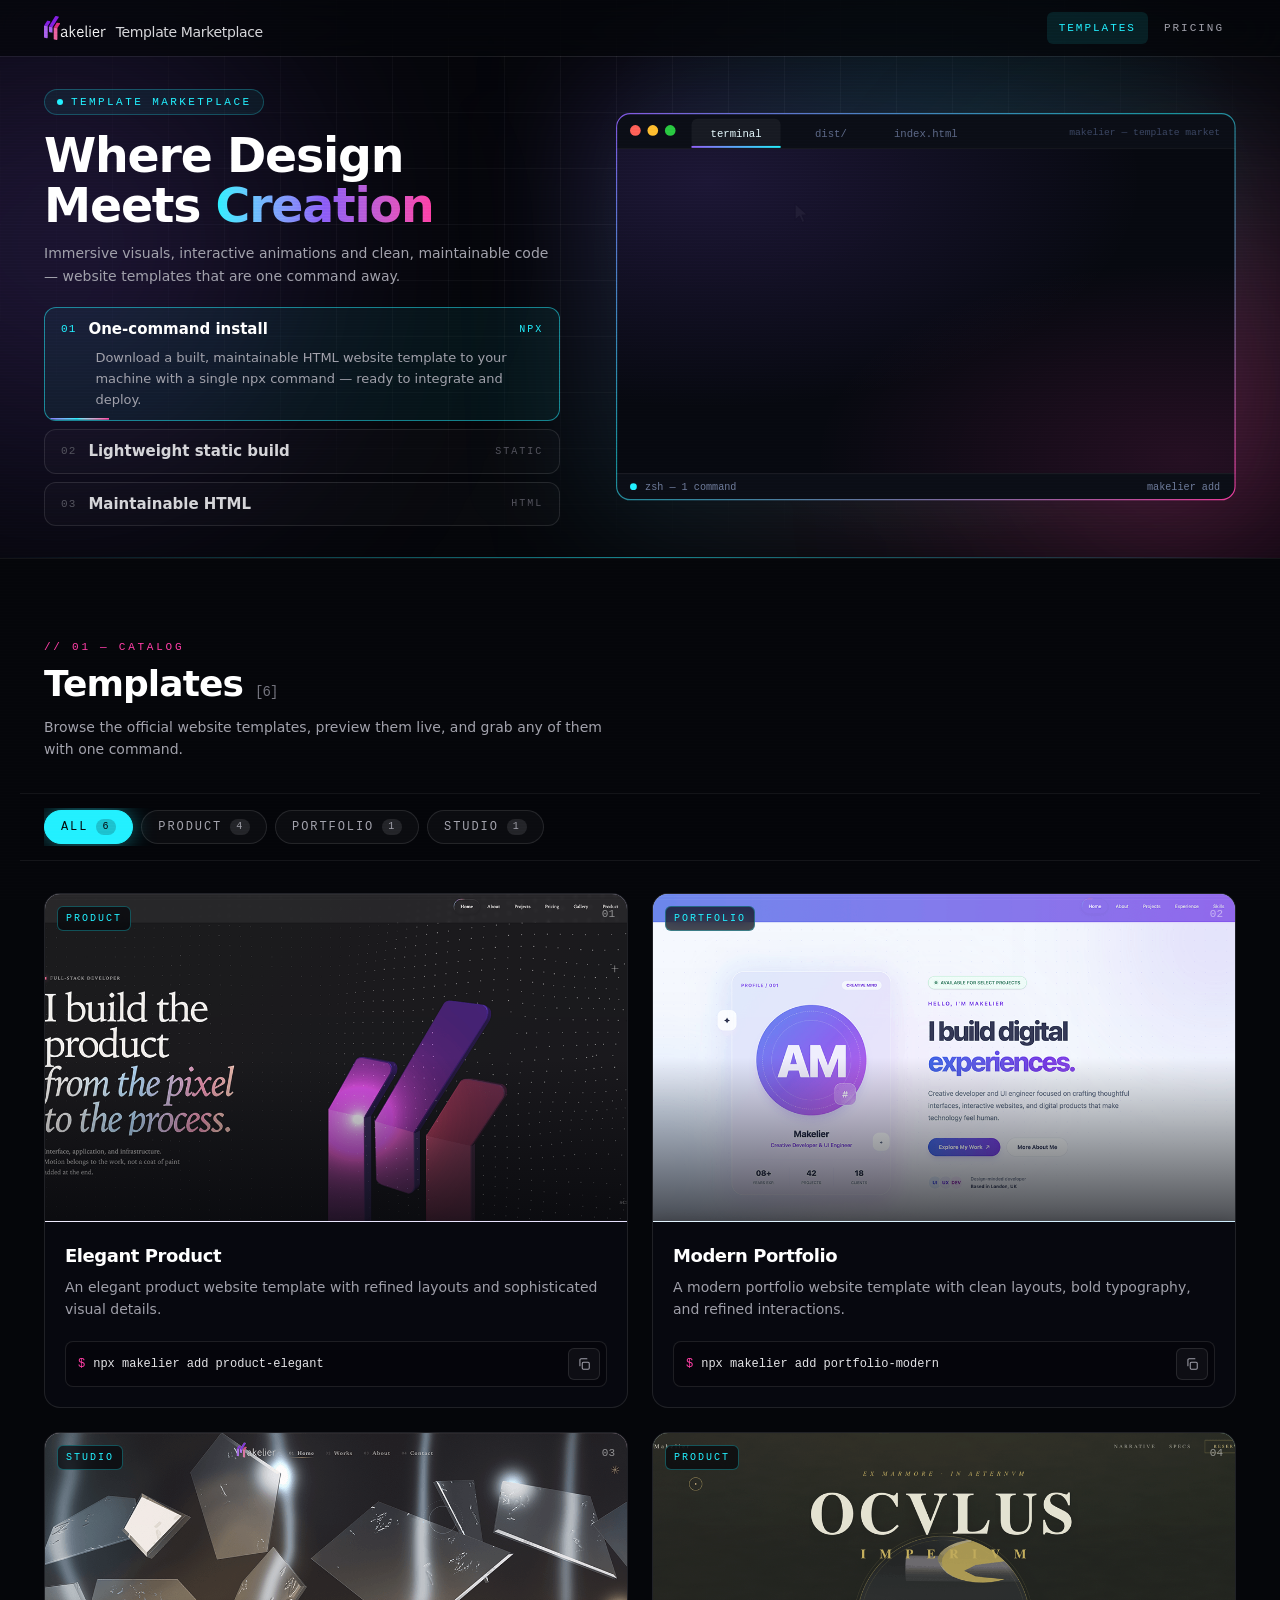
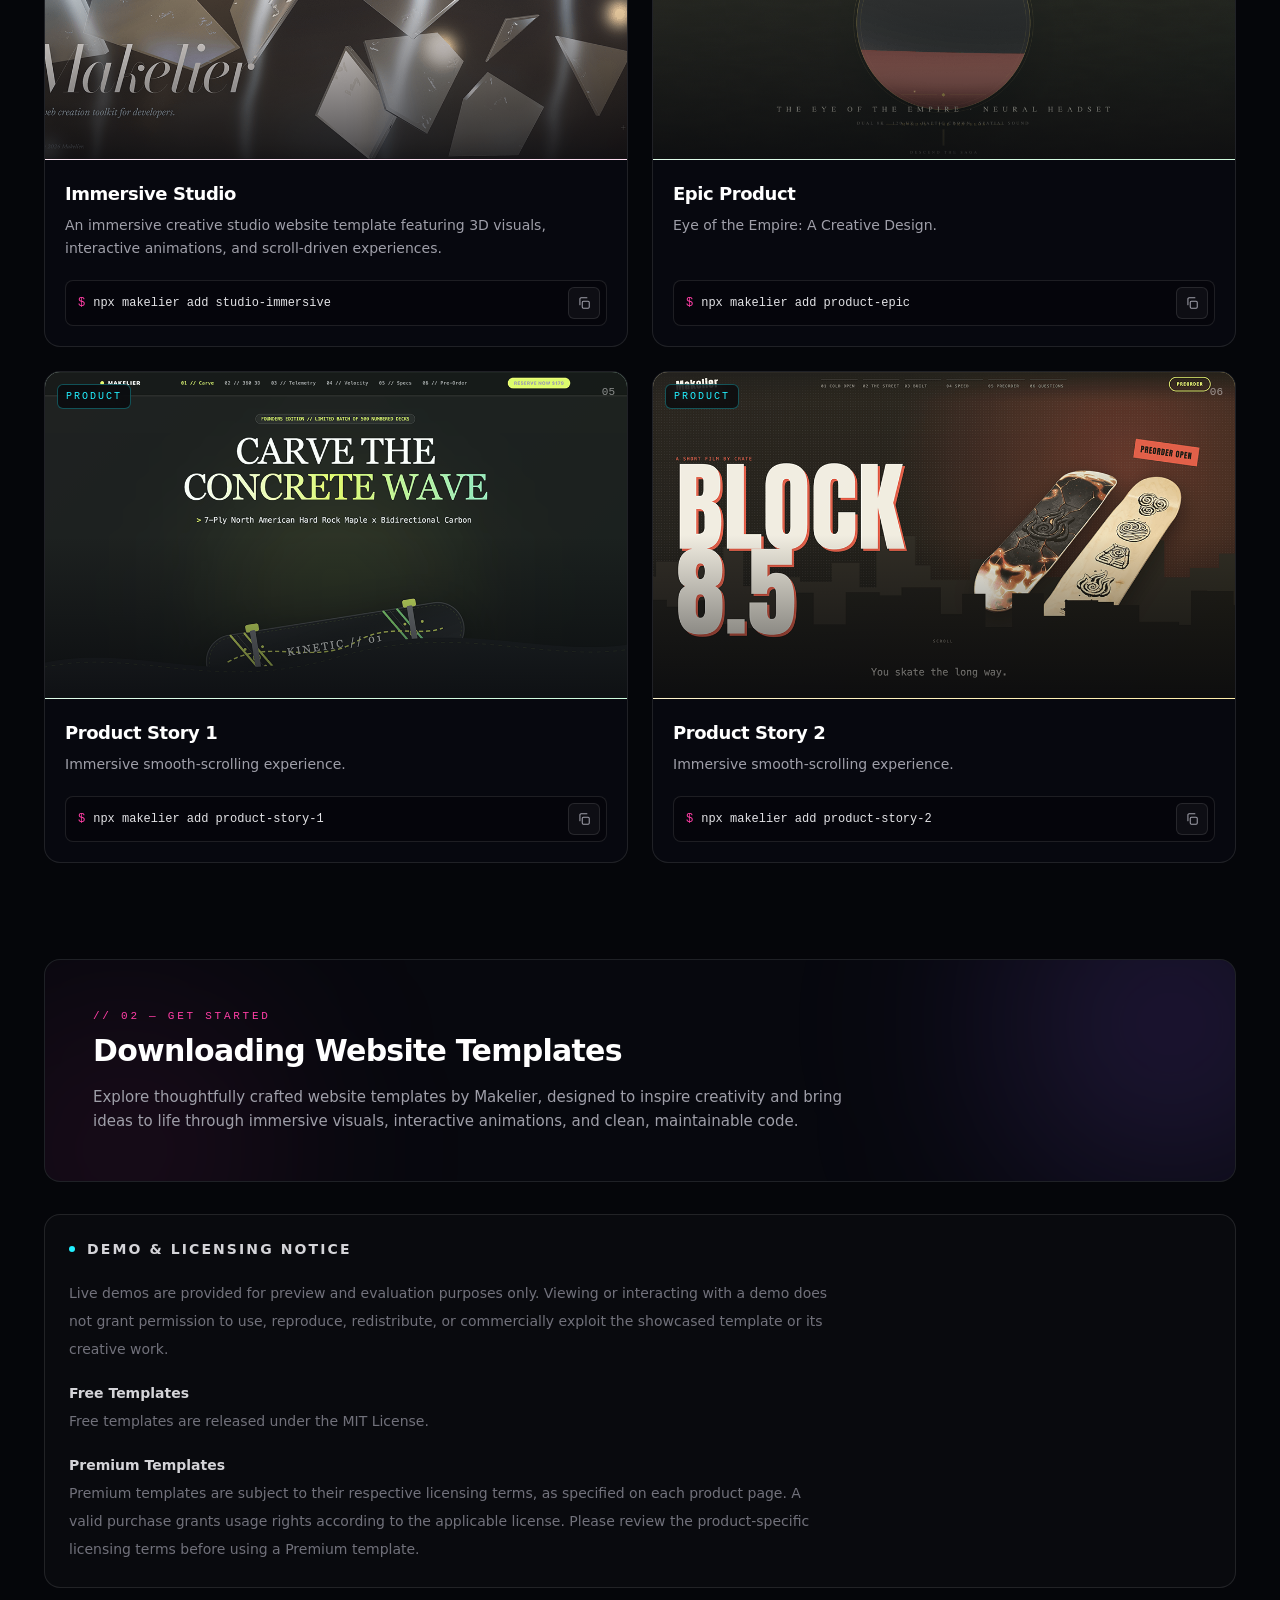
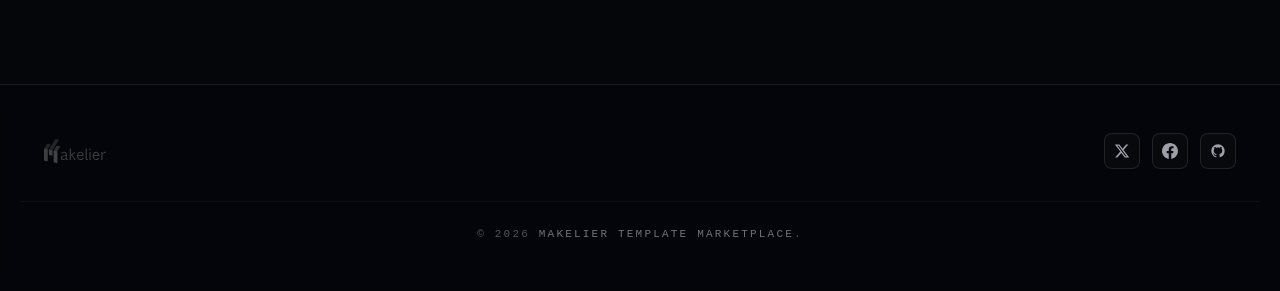
==== commit 8e353f45: "update" ====
--- a/index.html
+++ b/index.html
@@ -6,7 +6,7 @@
         <meta name="description" content="Where Design Meets Creation.">
         <title>Makelier Template Marketplace</title>
         <link rel="stylesheet" href="./assets/home-CZGFvpOu.css">
-        <link rel="stylesheet" href="./assets/preload-helper-DAhXUq3U.css">
+        <link rel="stylesheet" href="./assets/preload-helper-pTkv70Gq.css">
     </head>
     <body class="mkl-page mkl-page--home">
         <div
@@ -392,7 +392,7 @@
                         <p class="mkl:font-mono mkl:text-[11px] mkl:uppercase mkl:tracking-[.25em] mkl:text-neon-pink">// 01 — Catalog</p>
                         <h2
                             id="mkl-catalog-pages-title"
-                            class="mkl:mt-2 mkl:flex mkl:items-baseline mkl:gap-3 mkl:text-3xl mkl:font-bold mkl:tracking-tight mkl:text-white mkl:sm:text-4xl">Templates<span class="mkl:font-mono mkl:text-sm mkl:font-normal mkl:text-zinc-500" aria-live="polite">[<span id="mkl-shown">5</span>]</span></h2>
+                            class="mkl:mt-2 mkl:flex mkl:items-baseline mkl:gap-3 mkl:text-3xl mkl:font-bold mkl:tracking-tight mkl:text-white mkl:sm:text-4xl">Templates<span class="mkl:font-mono mkl:text-sm mkl:font-normal mkl:text-zinc-500" aria-live="polite">[<span id="mkl-shown">6</span>]</span></h2>
                         <p class="mkl:mt-3 mkl:max-w-xl mkl:text-sm mkl:leading-relaxed mkl:text-zinc-400">Browse the official website templates, preview them live, and grab any of them with one command.</p>
                     </div>
                     <div
@@ -406,13 +406,13 @@
                                 data-filter="all"
                                 aria-pressed="true"
                                 class="mkl:group mkl:inline-flex mkl:shrink-0 mkl:cursor-pointer mkl:items-center mkl:gap-2 mkl:rounded-full mkl:border mkl:border-white/10 mkl:bg-white/[0.03] mkl:px-4 mkl:py-2 mkl:font-mono mkl:text-xs mkl:uppercase mkl:tracking-[.16em] mkl:text-zinc-400 mkl:transition-[color,background-color,border-color,box-shadow] mkl:duration-300 mkl:hover:border-white/20 mkl:hover:text-white mkl:focus-visible:outline-2 mkl:focus-visible:outline-offset-2 mkl:focus-visible:outline-neon-cyan mkl:aria-pressed:border-neon-cyan mkl:aria-pressed:bg-neon-cyan mkl:aria-pressed:text-ink-950 mkl:aria-pressed:shadow-[0_0_26px_-4px_rgba(34,240,255,.7)]">All<span
-                                class="mkl:rounded-full mkl:bg-white/10 mkl:px-1.5 mkl:py-px mkl:text-[10px] mkl:group-aria-pressed:bg-ink-950/20">5</span></button>
+                                class="mkl:rounded-full mkl:bg-white/10 mkl:px-1.5 mkl:py-px mkl:text-[10px] mkl:group-aria-pressed:bg-ink-950/20">6</span></button>
                             <button
                                 type="button"
                                 data-filter="product"
                                 aria-pressed="false"
                                 class="mkl:group mkl:inline-flex mkl:shrink-0 mkl:cursor-pointer mkl:items-center mkl:gap-2 mkl:rounded-full mkl:border mkl:border-white/10 mkl:bg-white/[0.03] mkl:px-4 mkl:py-2 mkl:font-mono mkl:text-xs mkl:uppercase mkl:tracking-[.16em] mkl:text-zinc-400 mkl:transition-[color,background-color,border-color,box-shadow] mkl:duration-300 mkl:hover:border-white/20 mkl:hover:text-white mkl:focus-visible:outline-2 mkl:focus-visible:outline-offset-2 mkl:focus-visible:outline-neon-cyan mkl:aria-pressed:border-neon-cyan mkl:aria-pressed:bg-neon-cyan mkl:aria-pressed:text-ink-950 mkl:aria-pressed:shadow-[0_0_26px_-4px_rgba(34,240,255,.7)]">Product<span
-                                class="mkl:rounded-full mkl:bg-white/10 mkl:px-1.5 mkl:py-px mkl:text-[10px] mkl:group-aria-pressed:bg-ink-950/20">3</span></button>
+                                class="mkl:rounded-full mkl:bg-white/10 mkl:px-1.5 mkl:py-px mkl:text-[10px] mkl:group-aria-pressed:bg-ink-950/20">4</span></button>
                             <button
                                 type="button"
                                 data-filter="portfolio"
@@ -623,6 +623,70 @@
                         <article
                             class="mkl-card categories-product mkl:group mkl:relative mkl:flex mkl:flex-col mkl:overflow-hidden mkl:rounded-2xl mkl:border mkl:border-white/10 mkl:bg-ink-900/70 mkl:transition-[border-color,box-shadow] mkl:duration-300 mkl:hover:border-neon-cyan/40 mkl:hover:shadow-[0_0_48px_-14px_rgba(34,240,255,.45)]"
                             data-category="product"
+                            data-name="product-epic">
+                            <span
+                                aria-hidden="true"
+                                class="mkl:pointer-events-none mkl:absolute mkl:inset-0 mkl:z-10 mkl:opacity-0 mkl:transition-opacity mkl:duration-300 mkl:group-hover:opacity-100 mkl:bg-[radial-gradient(340px_circle_at_var(--mx,50%)_var(--my,0%),rgba(34,240,255,.10),transparent_60%)]"></span>
+                            <a
+                                class="mkl:group/preview mkl:relative mkl:block mkl:aspect-video mkl:overflow-hidden mkl:border-b mkl:border-white/10 mkl:bg-[linear-gradient(135deg,var(--from),var(--to))]"
+                                href="https://uiux.cc/Makelier/sites/product-epic/dist/home.html"
+                                target="_blank"
+                                rel="noopener"
+                                title="Epic Product"
+                                style="--from:#dcfce7;--to:#bbf7d0;">
+                                <img
+                                    class="mkl:absolute mkl:inset-0 mkl:size-full mkl:object-cover mkl:opacity-90 mkl:saturate-[.9] mkl:transition mkl:duration-700 mkl:group-hover/preview:scale-[1.05] mkl:group-hover/preview:opacity-100 mkl:group-hover/preview:saturate-100"
+                                    src="./assets/images/preview/product-epic.png"
+                                    alt="Epic Product"
+                                    loading="lazy">
+                                <span
+                                    aria-hidden="true"
+                                    class="mkl:absolute mkl:inset-0 mkl:bg-linear-to-t mkl:from-ink-950/70 mkl:via-transparent mkl:to-transparent"></span>
+                                <span
+                                    class="mkl:absolute mkl:left-3 mkl:top-3 mkl:rounded-md mkl:border mkl:border-neon-cyan/30 mkl:bg-ink-950/70 mkl:px-2 mkl:py-1 mkl:font-mono mkl:text-[10px] mkl:uppercase mkl:tracking-[.2em] mkl:text-neon-cyan mkl:backdrop-blur">Product</span>
+                                <span
+                                    class="mkl:absolute mkl:right-3 mkl:top-3 mkl:font-mono mkl:text-[11px] mkl:text-white/50">04</span>
+                                <div
+                                    aria-hidden="true"
+                                    class="mkl:pointer-events-none mkl:absolute mkl:inset-0 mkl:flex mkl:items-center mkl:justify-center mkl:bg-ink-950/45 mkl:opacity-0 mkl:backdrop-blur-[2px] mkl:transition-all mkl:duration-300 mkl:group-hover/preview:opacity-100"><span
+                                    class="mkl:inline-flex mkl:items-center mkl:gap-1.5 mkl:rounded-full mkl:border mkl:border-neon-cyan/60 mkl:bg-ink-950/85 mkl:px-4 mkl:py-2 mkl:font-mono mkl:text-xs mkl:uppercase mkl:tracking-[.18em] mkl:text-neon-cyan mkl:shadow-[0_0_24px_-4px_rgba(34,240,255,0.6)] mkl:backdrop-blur-md mkl:transition-transform mkl:duration-300 mkl:scale-95 mkl:group-hover/preview:scale-100">Live Preview <span aria-hidden="true">↗</span></span></div>
+                            </a>
+                            <div class="mkl:flex mkl:flex-1 mkl:flex-col mkl:gap-5 mkl:p-5">
+                                <div>
+                                    <h3 class="mkl:text-lg mkl:font-semibold mkl:tracking-tight mkl:text-white">Epic Product</h3>
+                                    <p class="mkl:mt-1.5 mkl:text-sm mkl:leading-relaxed mkl:text-zinc-400">Eye of the Empire: A Creative Design.</p>
+                                </div>
+                                <div class="mkl:mt-auto">
+                                    <div
+                                        class="mkl:flex mkl:items-center mkl:gap-2 mkl:rounded-lg mkl:border mkl:border-white/10 mkl:bg-ink-950/80 mkl:py-1.5 mkl:pl-3 mkl:pr-1.5 mkl:font-mono mkl:text-[12px]">
+                                        <span class="mkl:select-none mkl:text-neon-pink" aria-hidden="true">$</span>
+                                        <code
+                                            class="mkl:min-w-0 mkl:flex-1 mkl:overflow-x-auto mkl:whitespace-nowrap mkl:text-zinc-200 mkl:[scrollbar-width:none] mkl:[&amp;::-webkit-scrollbar]:hidden">npx makelier add product-epic</code>
+                                        <button
+                                            type="button"
+                                            data-copy="npx makelier add product-epic"
+                                            class="mkl:inline-flex mkl:shrink-0 mkl:cursor-pointer mkl:items-center mkl:gap-1.5 mkl:rounded-md mkl:border mkl:border-white/10 mkl:bg-white/[0.04] mkl:p-2 mkl:font-sans mkl:text-[11px] mkl:text-zinc-400 mkl:transition-colors mkl:hover:border-neon-cyan/50 mkl:hover:text-neon-cyan mkl:focus-visible:outline-2 mkl:focus-visible:outline-neon-cyan mkl:data-[copied=true]:border-neon-lime/60 mkl:data-[copied=true]:text-neon-lime">
+                                            <svg
+                                                class="mkl:size-3.5"
+                                                viewBox="0 0 24 24"
+                                                fill="none"
+                                                stroke="currentColor"
+                                                stroke-width="1.8"
+                                                stroke-linecap="round"
+                                                stroke-linejoin="round"
+                                                aria-hidden="true">
+                                                <rect x="9" y="9" width="12" height="12" rx="2"></rect>
+                                                <path d="M5 15V5a2 2 0 0 1 2-2h10"></path>
+                                            </svg>
+                                            <span class="mkl-copy__label mkl:sr-only" data-label="Copy">Copy</span>
+                                        </button>
+                                    </div>
+                                </div>
+                            </div>
+                        </article>
+                        <article
+                            class="mkl-card categories-product mkl:group mkl:relative mkl:flex mkl:flex-col mkl:overflow-hidden mkl:rounded-2xl mkl:border mkl:border-white/10 mkl:bg-ink-900/70 mkl:transition-[border-color,box-shadow] mkl:duration-300 mkl:hover:border-neon-cyan/40 mkl:hover:shadow-[0_0_48px_-14px_rgba(34,240,255,.45)]"
+                            data-category="product"
                             data-name="product-story-1">
                             <span
                                 aria-hidden="true"
@@ -645,7 +709,7 @@
                                 <span
                                     class="mkl:absolute mkl:left-3 mkl:top-3 mkl:rounded-md mkl:border mkl:border-neon-cyan/30 mkl:bg-ink-950/70 mkl:px-2 mkl:py-1 mkl:font-mono mkl:text-[10px] mkl:uppercase mkl:tracking-[.2em] mkl:text-neon-cyan mkl:backdrop-blur">Product</span>
                                 <span
-                                    class="mkl:absolute mkl:right-3 mkl:top-3 mkl:font-mono mkl:text-[11px] mkl:text-white/50">04</span>
+                                    class="mkl:absolute mkl:right-3 mkl:top-3 mkl:font-mono mkl:text-[11px] mkl:text-white/50">05</span>
                                 <div
                                     aria-hidden="true"
                                     class="mkl:pointer-events-none mkl:absolute mkl:inset-0 mkl:flex mkl:items-center mkl:justify-center mkl:bg-ink-950/45 mkl:opacity-0 mkl:backdrop-blur-[2px] mkl:transition-all mkl:duration-300 mkl:group-hover/preview:opacity-100"><span
@@ -709,7 +773,7 @@
                                 <span
                                     class="mkl:absolute mkl:left-3 mkl:top-3 mkl:rounded-md mkl:border mkl:border-neon-cyan/30 mkl:bg-ink-950/70 mkl:px-2 mkl:py-1 mkl:font-mono mkl:text-[10px] mkl:uppercase mkl:tracking-[.2em] mkl:text-neon-cyan mkl:backdrop-blur">Product</span>
                                 <span
-                                    class="mkl:absolute mkl:right-3 mkl:top-3 mkl:font-mono mkl:text-[11px] mkl:text-white/50">05</span>
+                                    class="mkl:absolute mkl:right-3 mkl:top-3 mkl:font-mono mkl:text-[11px] mkl:text-white/50">06</span>
                                 <div
                                     aria-hidden="true"
                                     class="mkl:pointer-events-none mkl:absolute mkl:inset-0 mkl:flex mkl:items-center mkl:justify-center mkl:bg-ink-950/45 mkl:opacity-0 mkl:backdrop-blur-[2px] mkl:transition-all mkl:duration-300 mkl:group-hover/preview:opacity-100"><span
@@ -787,11 +851,7 @@
                         </div>
                         <div class="mkl:max-w-3xl mkl:space-y-4 mkl:text-sm mkl:leading-7 mkl:text-zinc-500">
                             <p>Live demos are provided for preview and evaluation purposes only. Viewing or interacting with a demo does not grant permission to use, reproduce, redistribute, or commercially exploit the showcased template or its creative work.</p>
-                            <p><strong class="mkl:text-zinc-300">Free Templates</strong><br>Free templates are released under the MIT License. Their use, modification, and redistribution are governed by the license terms provided in the official <a
-                                href="https://github.com/xizon/Makelier"
-                                target="_blank"
-                                rel="noopener noreferrer"
-                                class="mkl:text-neon-cyan mkl:underline mkl:underline-offset-4 mkl:transition-colors mkl:hover:text-white">Makelier GitHub repository</a>.</p>
+                            <p><strong class="mkl:text-zinc-300">Free Templates</strong><br>Free templates are released under the MIT License.</p>
                             <p><strong class="mkl:text-zinc-300">Premium Templates</strong><br>Premium templates are subject to their respective licensing terms, as specified on each product page. A valid purchase grants usage rights according to the applicable license. Please review the product-specific licensing terms before using a Premium template.</p>
                         </div>
                     </div>
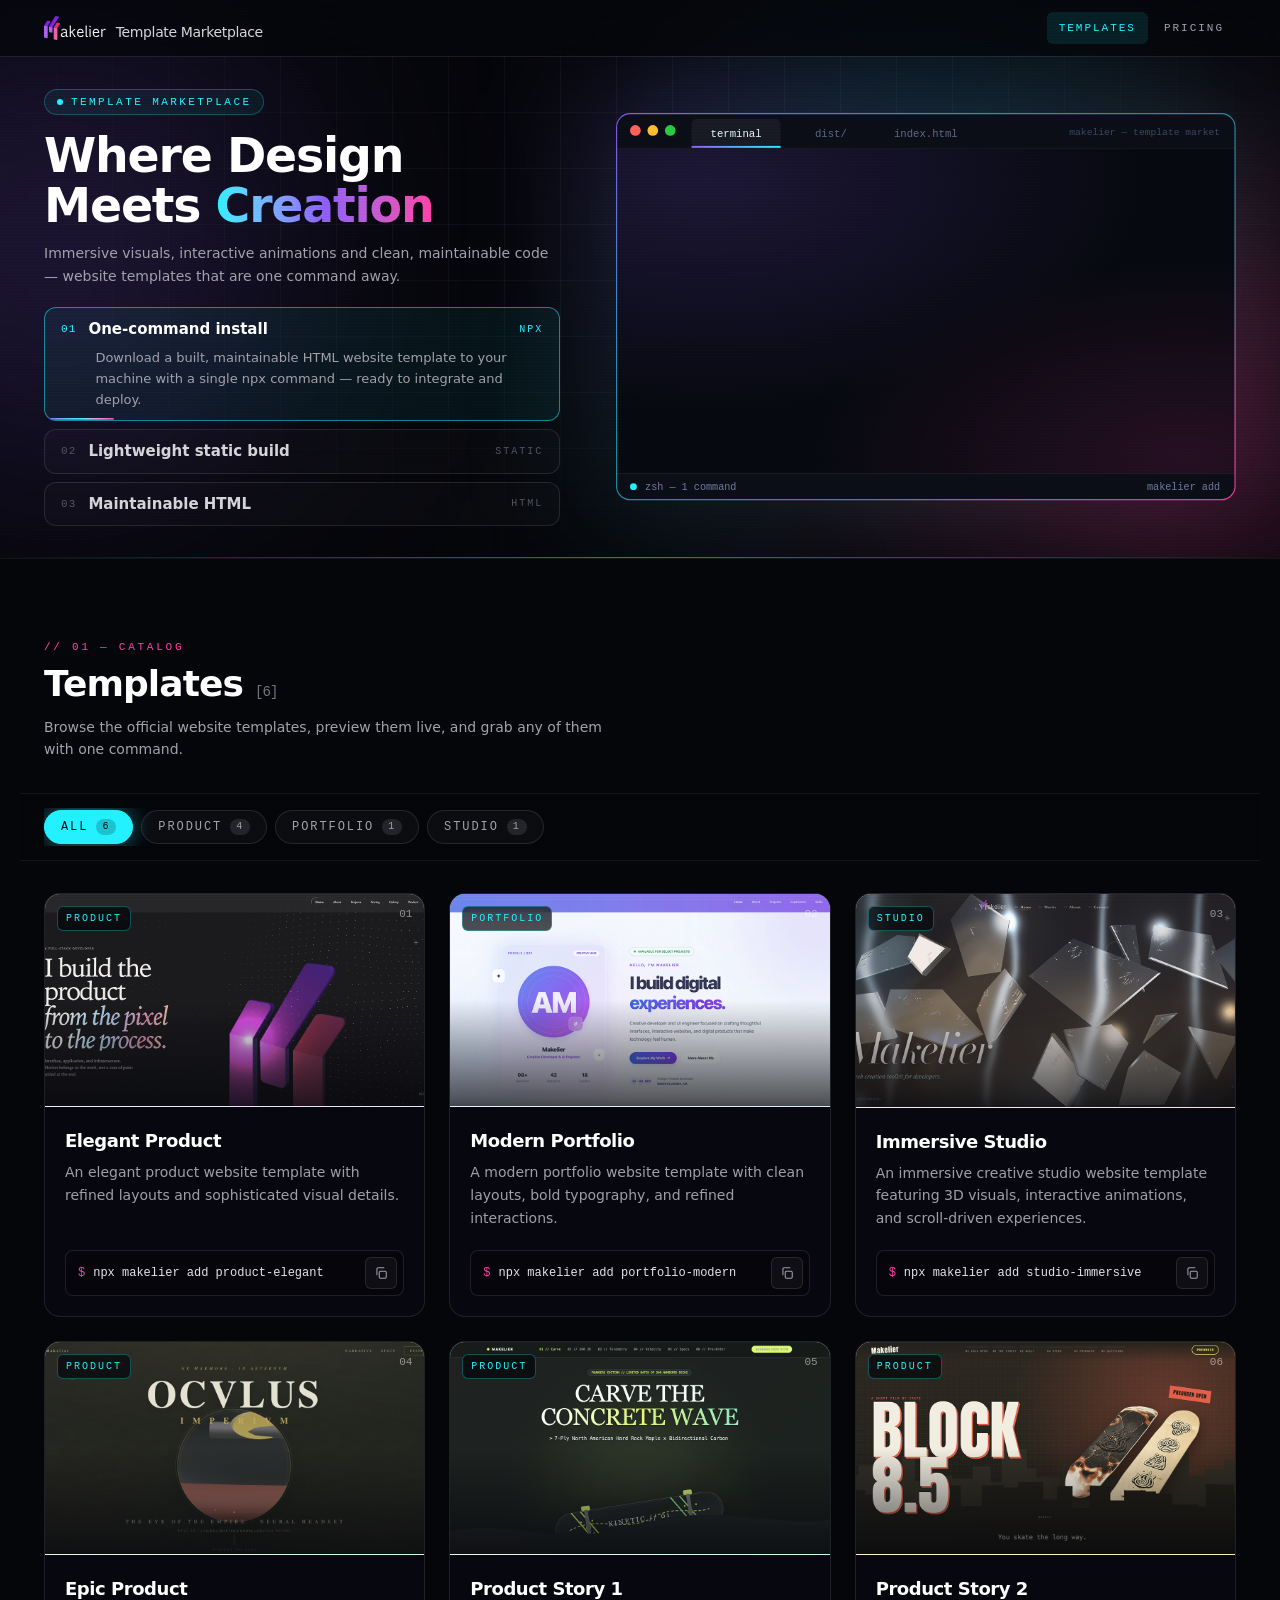
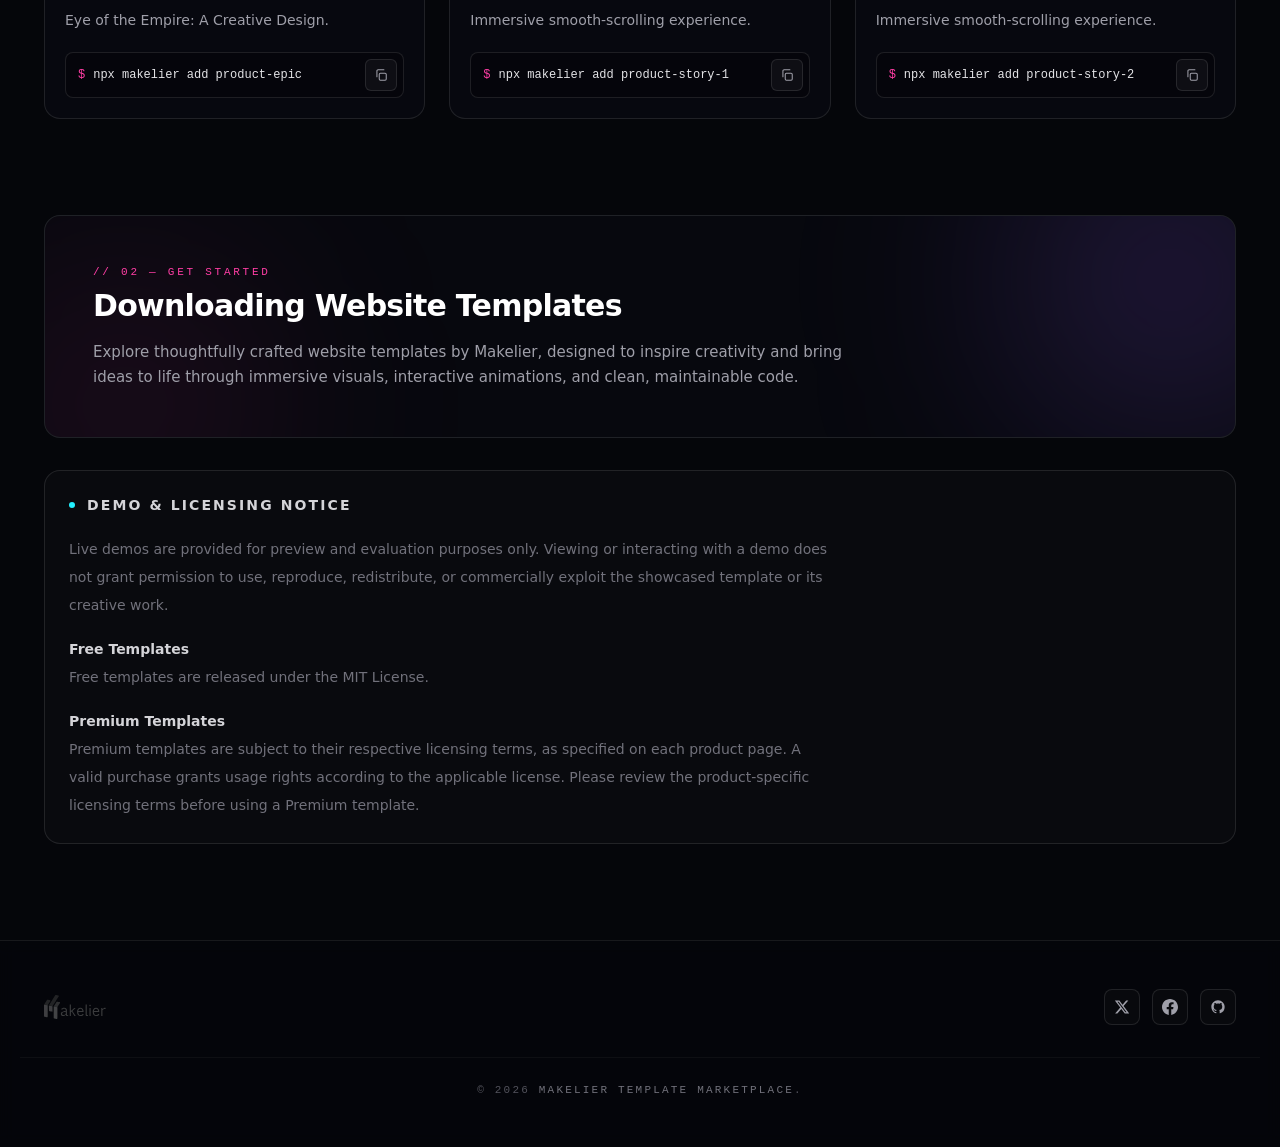
==== commit 9b0a5899: "update" ====
--- a/index.html
+++ b/index.html
@@ -6,7 +6,7 @@
         <meta name="description" content="Where Design Meets Creation.">
         <title>Makelier Template Marketplace</title>
         <link rel="stylesheet" href="./assets/home-CZGFvpOu.css">
-        <link rel="stylesheet" href="./assets/preload-helper-pTkv70Gq.css">
+        <link rel="stylesheet" href="./assets/preload-helper-CRirQCN9.css">
     </head>
     <body class="mkl-page mkl-page--home">
         <div
@@ -427,7 +427,7 @@
                                 class="mkl:rounded-full mkl:bg-white/10 mkl:px-1.5 mkl:py-px mkl:text-[10px] mkl:group-aria-pressed:bg-ink-950/20">1</span></button>
                         </div>
                     </div>
-                    <div id="mkl-grid" class="mkl:grid mkl:gap-6 mkl:md:grid-cols-2">
+                    <div id="mkl-grid" class="mkl:grid mkl:gap-6 mkl:md:grid-cols-3">
                         <article
                             class="mkl-card categories-product mkl:group mkl:relative mkl:flex mkl:flex-col mkl:overflow-hidden mkl:rounded-2xl mkl:border mkl:border-white/10 mkl:bg-ink-900/70 mkl:transition-[border-color,box-shadow] mkl:duration-300 mkl:hover:border-neon-cyan/40 mkl:hover:shadow-[0_0_48px_-14px_rgba(34,240,255,.45)]"
                             data-category="product"
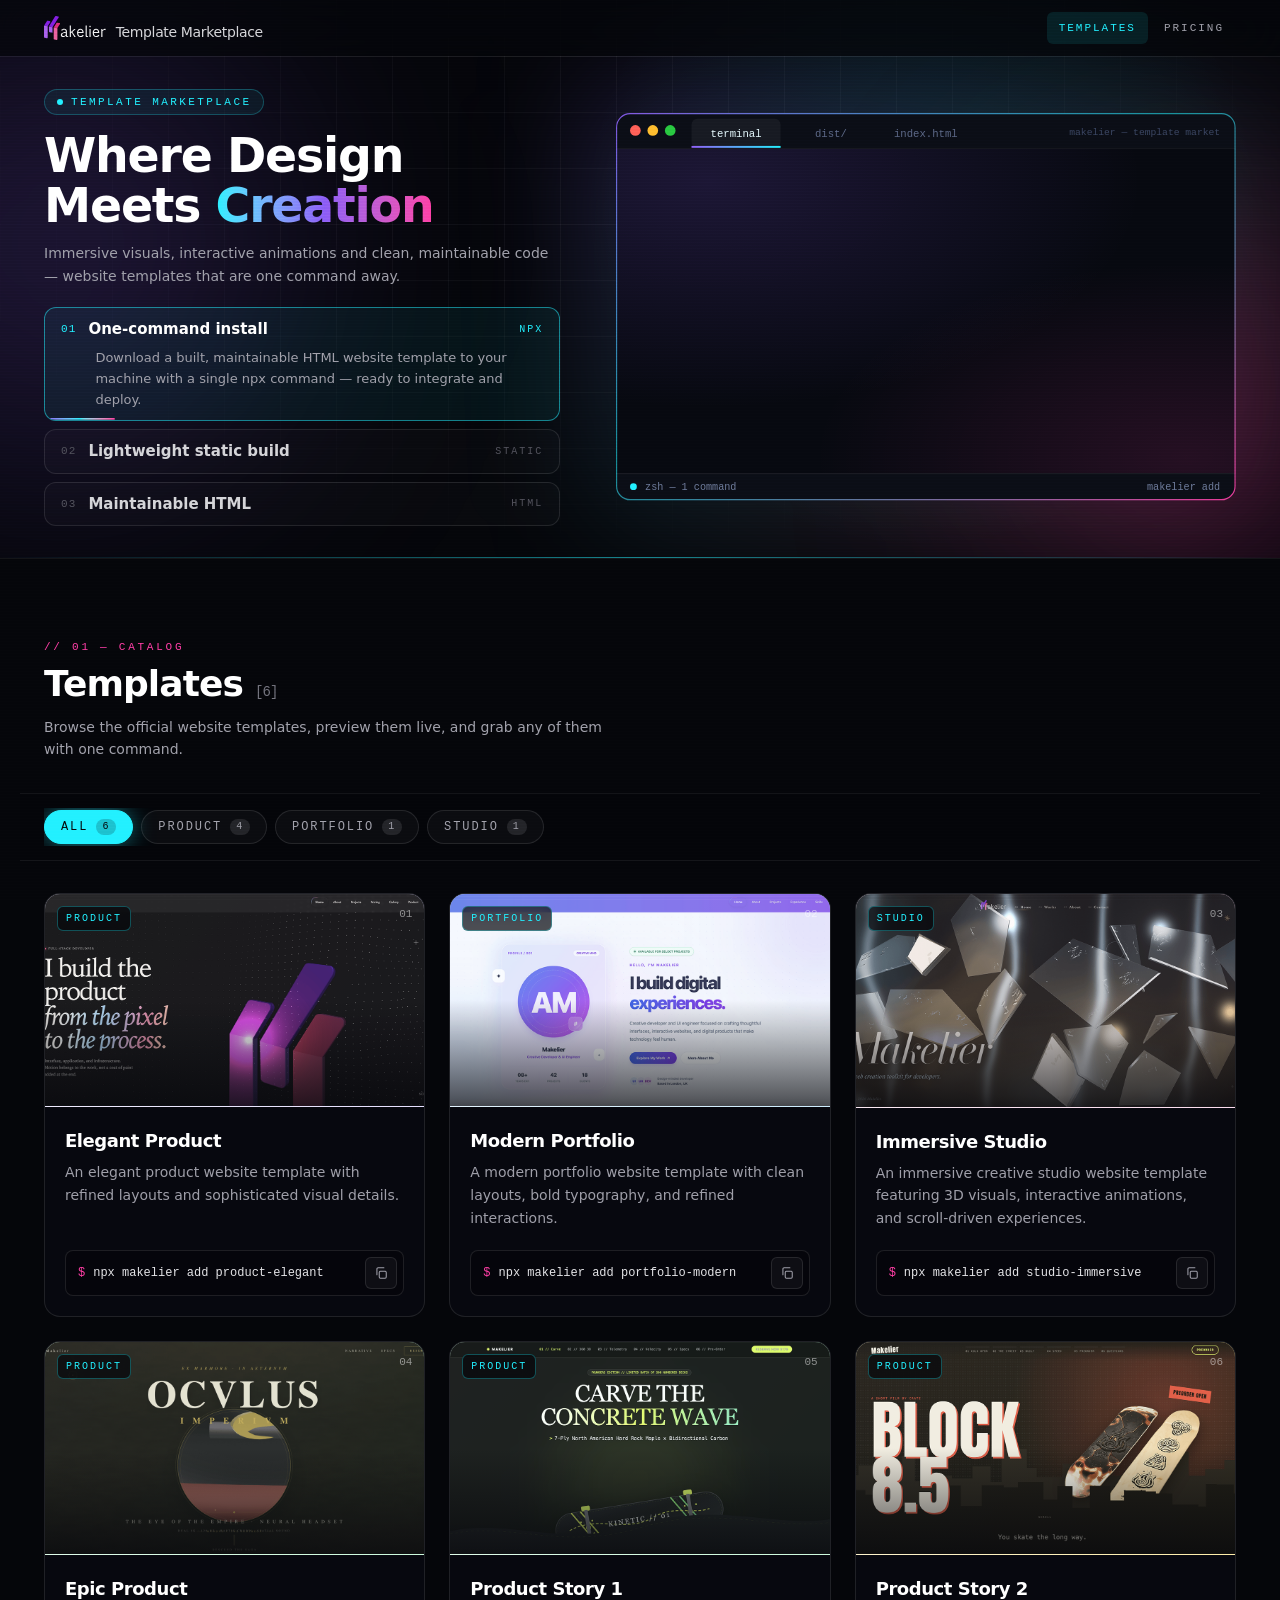
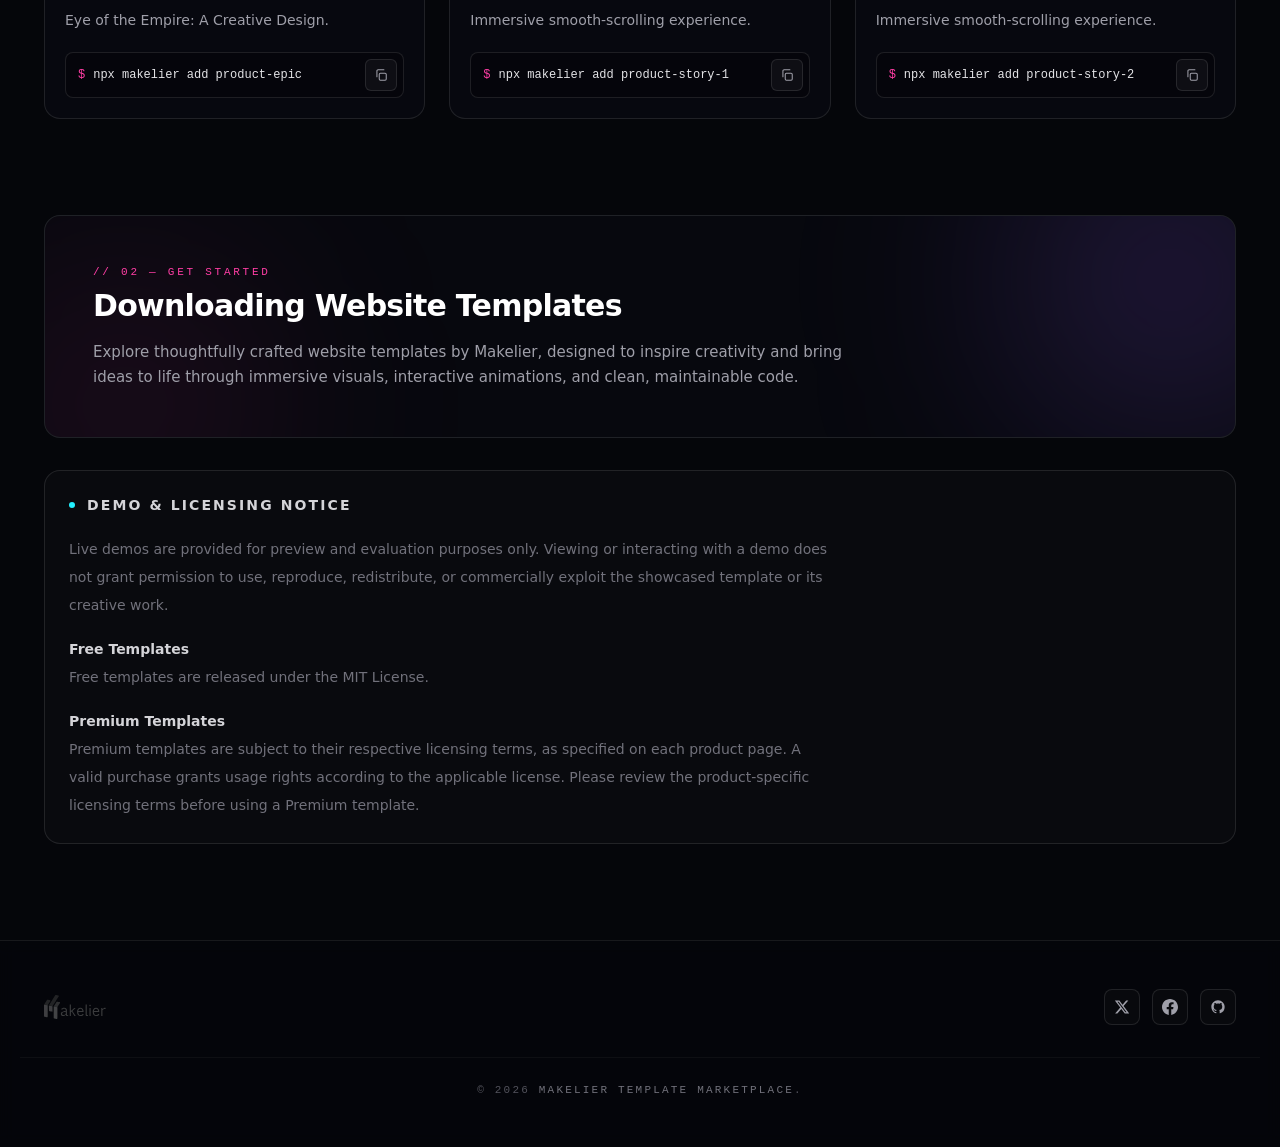
==== commit 7b594b2b: "update" ====
--- a/index.html
+++ b/index.html
@@ -6,7 +6,7 @@
         <meta name="description" content="Where Design Meets Creation.">
         <title>Makelier Template Marketplace</title>
         <link rel="stylesheet" href="./assets/home-CZGFvpOu.css">
-        <link rel="stylesheet" href="./assets/preload-helper-CRirQCN9.css">
+        <link rel="stylesheet" href="./assets/preload-helper-fKOXsXaS.css">
     </head>
     <body class="mkl-page mkl-page--home">
         <div
@@ -386,12 +386,10 @@
                 <section
                     data-component="template-catalog"
                     id="templates"
-                    class="mkl:mx-auto mkl:w-full mkl:max-w-[1240px] mkl:scroll-mt-20 mkl:px-6 mkl:pb-24 mkl:pt-20"
-                    aria-labelledby="mkl-catalog-pages-title">
+                    class="mkl:mx-auto mkl:w-full mkl:max-w-[1240px] mkl:scroll-mt-20 mkl:px-6 mkl:pb-24 mkl:pt-20">
                     <div class="mkl:mb-8">
                         <p class="mkl:font-mono mkl:text-[11px] mkl:uppercase mkl:tracking-[.25em] mkl:text-neon-pink">// 01 — Catalog</p>
                         <h2
-                            id="mkl-catalog-pages-title"
                             class="mkl:mt-2 mkl:flex mkl:items-baseline mkl:gap-3 mkl:text-3xl mkl:font-bold mkl:tracking-tight mkl:text-white mkl:sm:text-4xl">Templates<span class="mkl:font-mono mkl:text-sm mkl:font-normal mkl:text-zinc-500" aria-live="polite">[<span id="mkl-shown">6</span>]</span></h2>
                         <p class="mkl:mt-3 mkl:max-w-xl mkl:text-sm mkl:leading-relaxed mkl:text-zinc-400">Browse the official website templates, preview them live, and grab any of them with one command.</p>
                     </div>
@@ -820,8 +818,7 @@
                 <section
                     data-component="usage-guide"
                     id="get-started"
-                    class="mkl:mx-auto mkl:w-full mkl:max-w-[1240px] mkl:px-6"
-                    aria-labelledby="mkl-guide-title">
+                    class="mkl:mx-auto mkl:w-full mkl:max-w-[1240px] mkl:px-6">
                     <div
                         class="mkl:relative mkl:overflow-hidden mkl:rounded-2xl mkl:border mkl:border-white/10 mkl:bg-ink-900/60 mkl:p-8 mkl:sm:p-12">
                         <div
@@ -834,7 +831,6 @@
                             <p
                                 class="mkl:font-mono mkl:text-[11px] mkl:uppercase mkl:tracking-[.25em] mkl:text-neon-pink">// 02 — Get started</p>
                             <h2
-                                id="mkl-guide-title"
                                 class="mkl:mt-2 mkl:text-2xl mkl:font-bold mkl:tracking-tight mkl:text-white mkl:sm:text-3xl">Downloading Website Templates</h2>
                             <p class="mkl:mt-4 mkl:max-w-3xl mkl:text-[15px] mkl:leading-relaxed mkl:text-zinc-400">Explore thoughtfully crafted website templates by Makelier, designed to inspire creativity and bring ideas to life through immersive visuals, interactive animations, and clean, maintainable code.</p>
                         </div>
